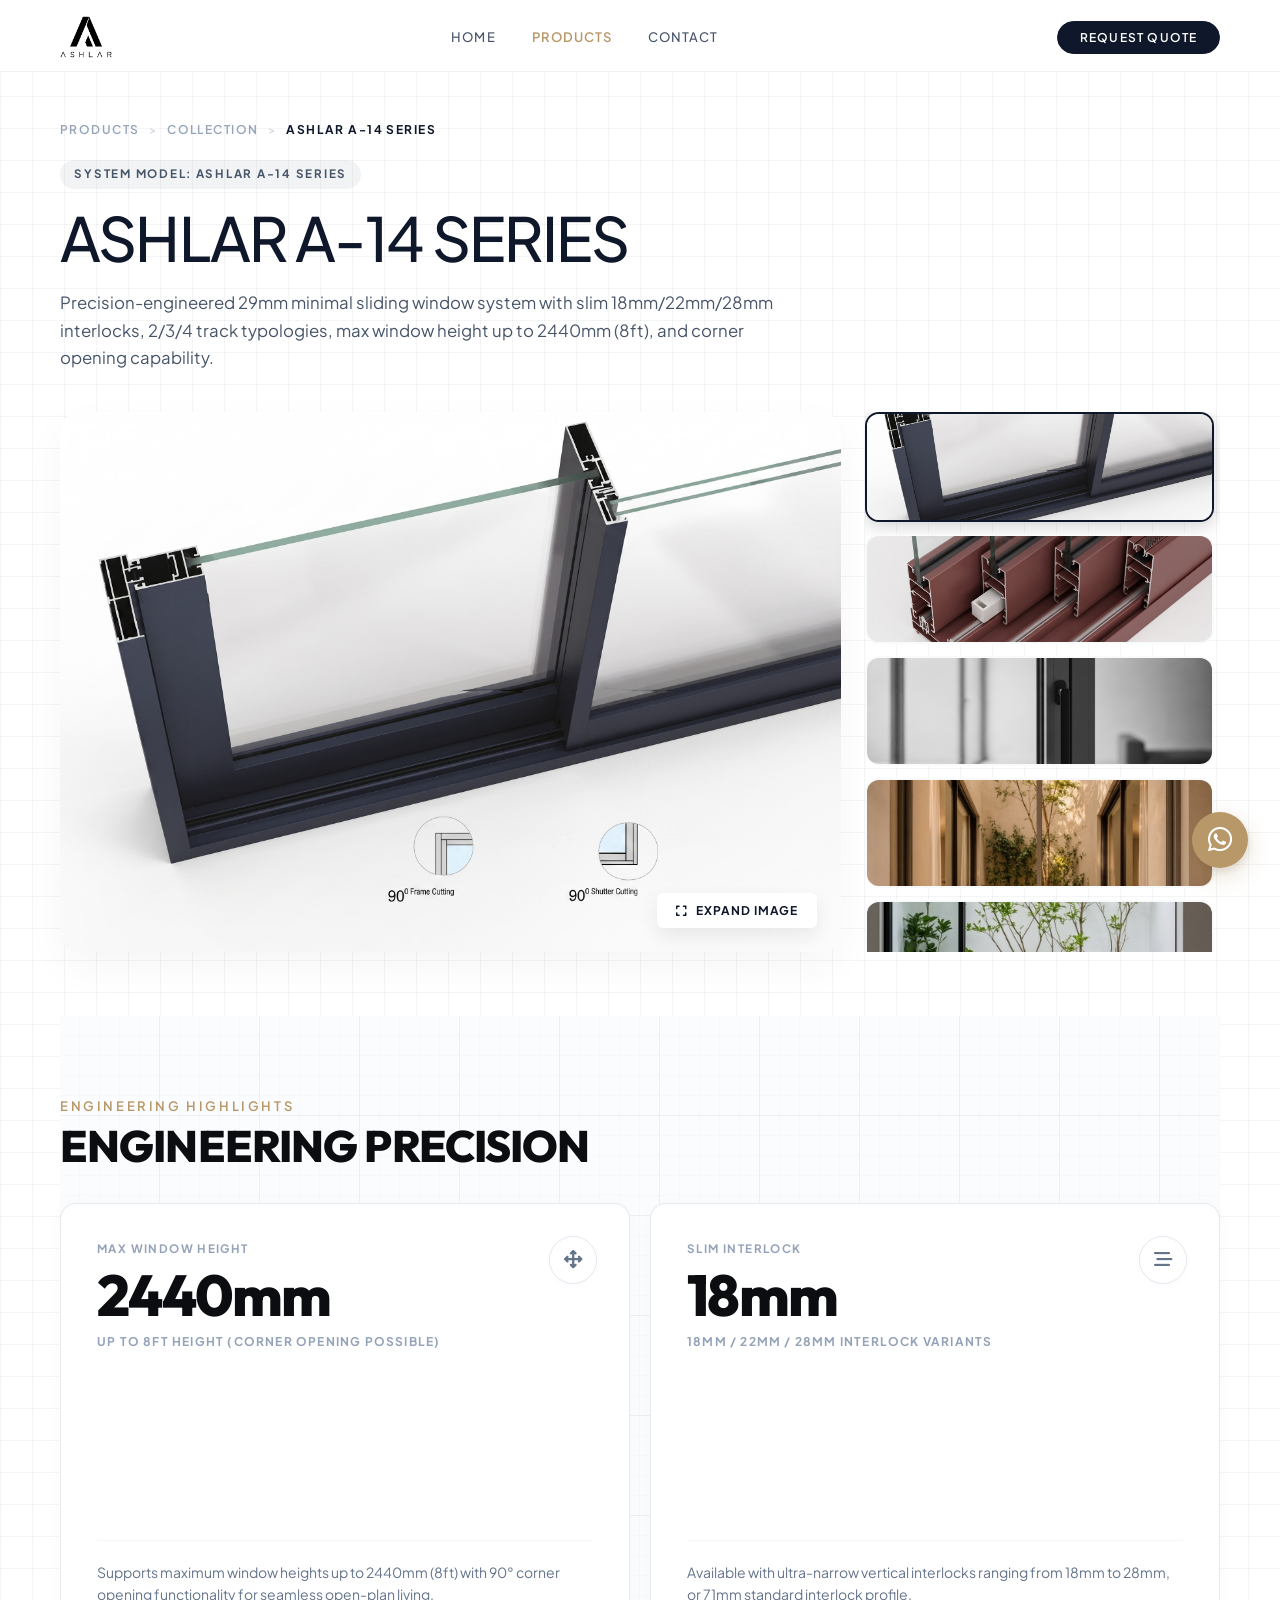
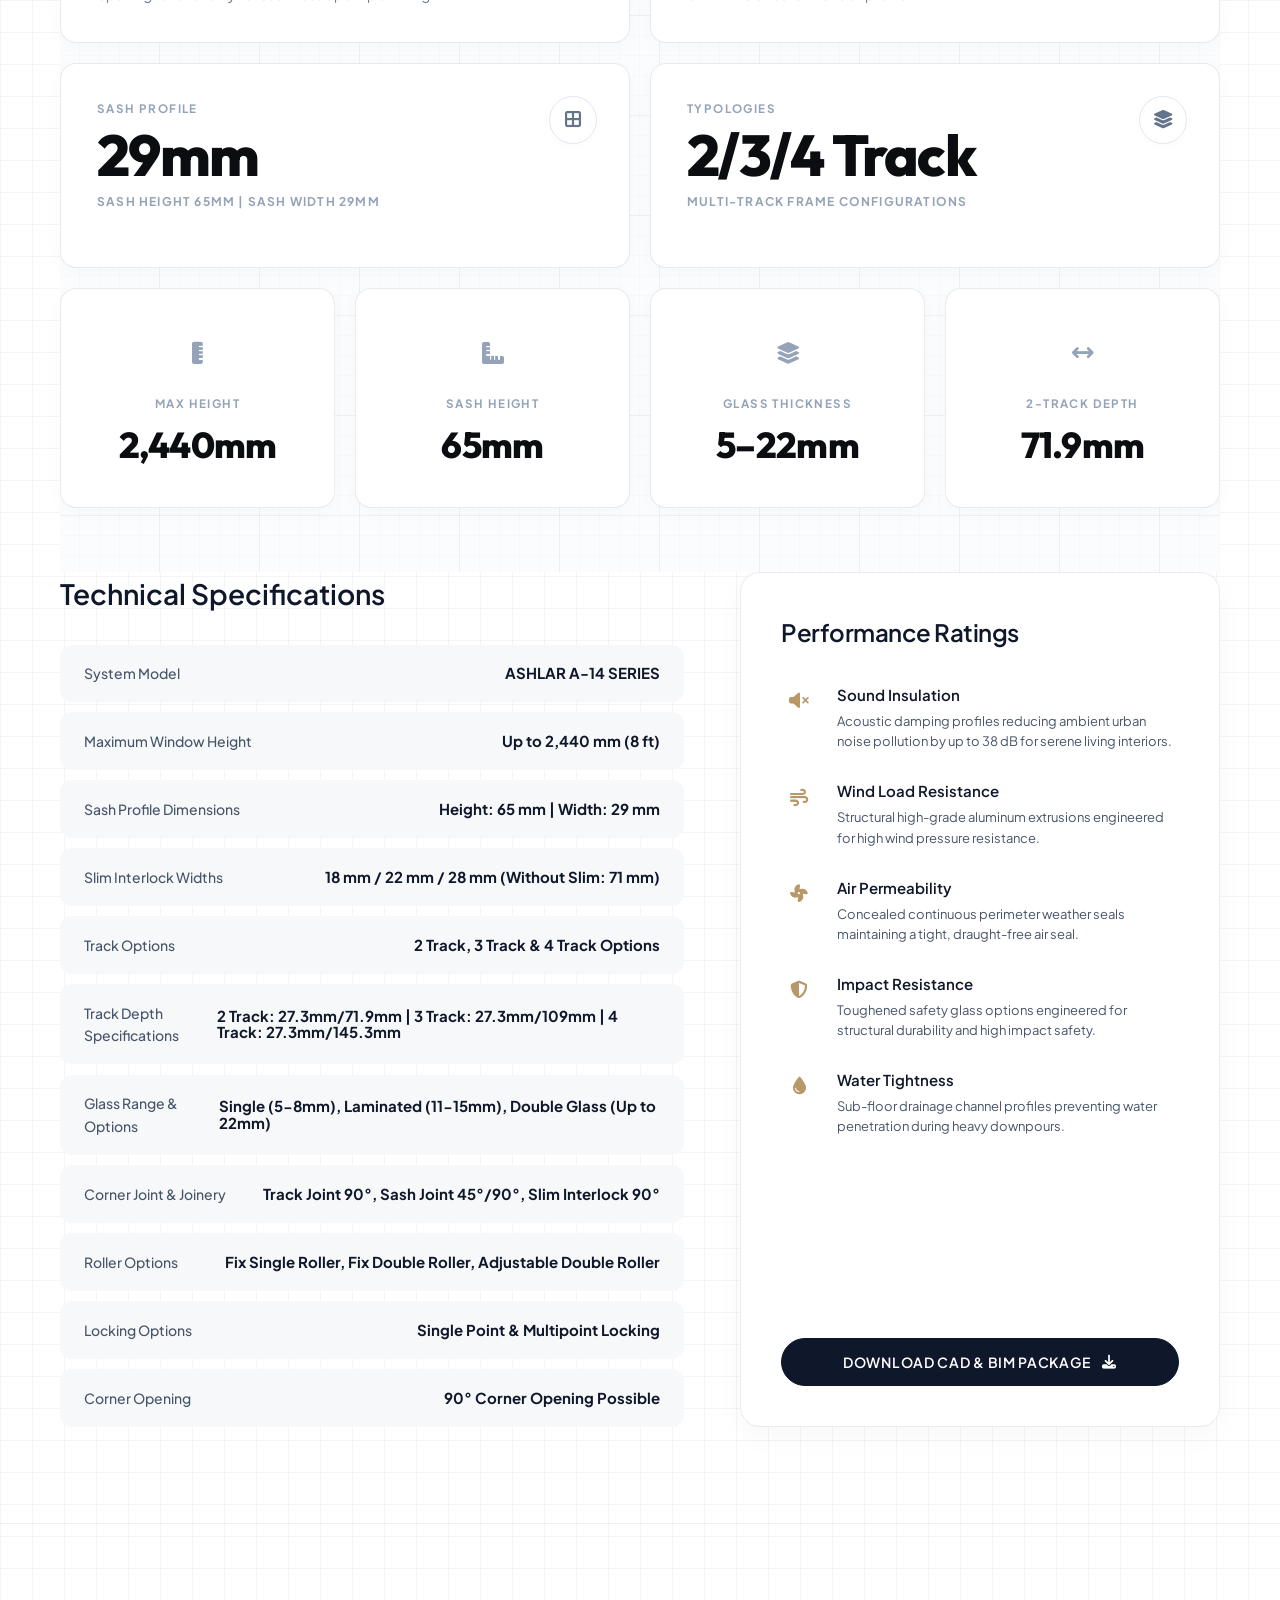
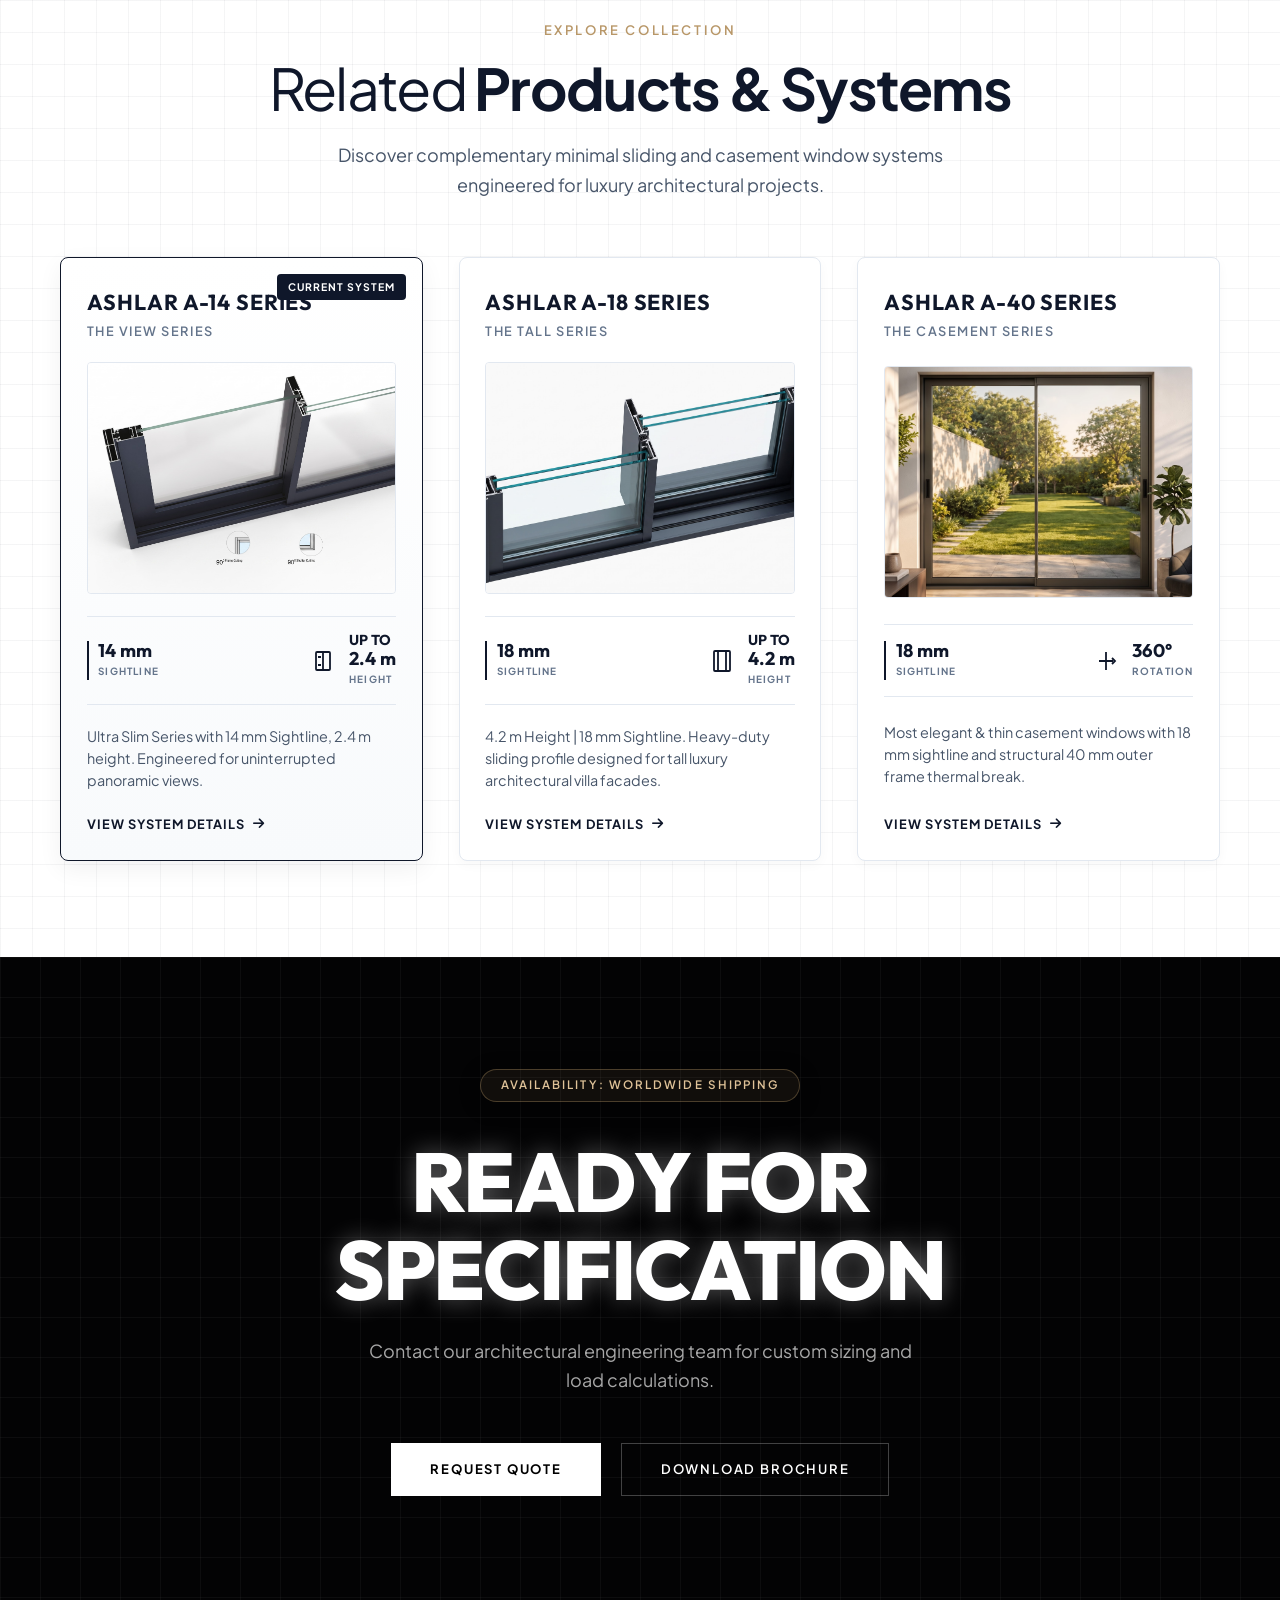
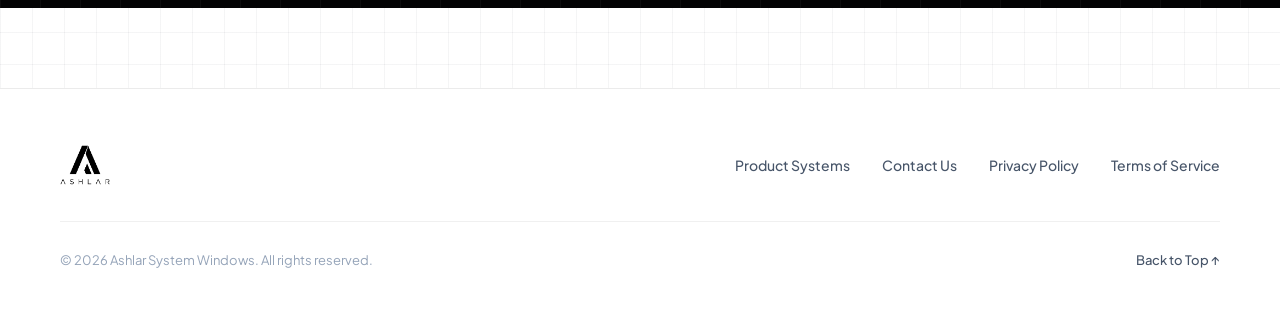
==== ashlar-a14-series.html @ 7fc57462 "More fixes" ====
<!DOCTYPE html>
<html lang="en">
<head>
  <meta charset="UTF-8">
  <meta name="viewport" content="width=device-width, initial-scale=1.0">
  <title>ASHLAR A-14 SERIES — Minimal Sliding Windows Technical Specifications</title>
  <meta name="description" content="Technical specifications, dimensions, glass options, track depths, and performance ratings for Ashlar A-14 Series minimal sliding windows.">
  <meta name="keywords" content="Ashlar A-14 Series, A14 series glass, 29mm sliding window, 18mm interlock, 2440mm max height, 2 track 3 track 4 track">
  <meta name="robots" content="index, follow, max-snippet:-1, max-image-preview:large, max-video-preview:-1">
  <link rel="canonical" href="https://ashlar.com/ashlar-a14-series.html">
  
  <!-- Open Graph / Facebook -->
  <meta property="og:type" content="product">
  <meta property="og:site_name" content="Ashlar System Windows">
  <meta property="og:url" content="https://ashlar.com/ashlar-a14-series.html">
  <meta property="og:title" content="ASHLAR A-14 SERIES — Minimal Sliding Windows Specifications">
  <meta property="og:description" content="Minimalist sliding window system engineered with slim 18mm interlocks, 2/3/4 tracks, up to 2440mm height, and single/double glazing up to 22mm.">
  <meta property="og:image" content="https://ashlar.com/aseets/a-14-frame.jpeg">

  <!-- Twitter -->
  <meta property="twitter:card" content="summary_large_image">
  <meta property="twitter:url" content="https://ashlar.com/ashlar-a14-series.html">
  <meta property="twitter:title" content="ASHLAR A-14 SERIES — Minimal Sliding Windows Specifications">
  <meta property="twitter:description" content="Minimalist sliding window system engineered with slim 18mm interlocks, 2/3/4 tracks, up to 2440mm height, and single/double glazing up to 22mm.">
  <meta property="twitter:image" content="https://ashlar.com/aseets/a-14-frame.jpeg">
  
  <!-- Structured Data (JSON-LD) -->
  <script type="application/ld+json">
  {
    "@context": "https://schema.org",
    "@graph": [
      {
        "@type": "BreadcrumbList",
        "itemListElement": [
          {
            "@type": "ListItem",
            "position": 1,
            "name": "Home",
            "item": "https://ashlar.com/index.html"
          },
          {
            "@type": "ListItem",
            "position": 2,
            "name": "Products",
            "item": "https://ashlar.com/products.html"
          },
          {
            "@type": "ListItem",
            "position": 3,
            "name": "ASHLAR A-14 SERIES",
            "item": "https://ashlar.com/ashlar-a14-series.html"
          }
        ]
      },
      {
        "@type": "Product",
        "name": "ASHLAR A-14 SERIES",
        "image": [
          "https://ashlar.com/aseets/a-14-frame.jpeg",
          "https://ashlar.com/aseets/a-14-frame-2.jpeg",
          "https://ashlar.com/aseets/glass-frame-7.png",
          "https://ashlar.com/aseets/glass-frame-1.jpg",
          "https://ashlar.com/aseets/glass-frame-14.jpeg",
          "https://ashlar.com/aseets/glass-frame-15.jpeg",
          "https://ashlar.com/aseets/glass-frame-16.jpeg"
        ],
        "description": "Minimalist sliding window system engineered with slim 18mm interlocks, 2/3/4 track typologies, 2440mm height capacity, and single, laminated & double glazing options.",
        "sku": "ASW-A14-SERIES",
        "brand": {
          "@type": "Brand",
          "name": "Ashlar System Windows"
        }
      }
    ]
  }
  </script>

  <!-- Google Fonts & FontAwesome -->
  <link rel="preconnect" href="https://fonts.googleapis.com">
  <link rel="preconnect" href="https://fonts.gstatic.com" crossorigin>
  <link href="https://fonts.googleapis.com/css2?family=Cinzel:wght@400;500;600&family=Plus+Jakarta+Sans:ital,wght@0,300;0,400;0,500;0,600;0,700;1,400&family=Syne:wght@400;500;600;700;800&display=swap" rel="stylesheet">
  <link rel="stylesheet" href="https://cdnjs.cloudflare.com/ajax/libs/font-awesome/6.4.0/css/all.min.css">
  
  <!-- Lenis & GSAP Libraries -->
  <script src="https://cdn.jsdelivr.net/npm/@studio-freight/lenis@1.0.39/dist/lenis.min.js"></script>
  <script src="https://cdnjs.cloudflare.com/ajax/libs/gsap/3.12.2/gsap.min.js"></script>
  <script src="https://cdnjs.cloudflare.com/ajax/libs/gsap/3.12.2/ScrollTrigger.min.js"></script>
  
  <!-- Favicon -->
  <link rel="icon" type="image/png" href="aseets/favicon.png">

  <!-- Stylesheets -->
  <link rel="stylesheet" href="css/styles.css">
</head>
<body class="pdp-grid-bg">

  <!-- PRELOADER -->
  <div id="preloader" class="preloader" aria-label="Loading Ashlar System Windows">
    <div class="preloader-backdrop"></div>
    <div class="preloader-content">
      <div class="preloader-logo-card">
        <div class="preloader-logo-wrapper">
          <img src="aseets/preloader.png" alt="Ashlar System Windows Logo" class="preloader-logo">
          <div class="glass-shine-sweep"></div>
        </div>
      </div>
      <div class="preloader-line-track">
        <div class="preloader-line-fill"></div>
      </div>
    </div>
  </div>

  <!-- NAVIGATION HEADER -->
  <header class="header">
    <div class="container container-wide">
      <div class="header-inner">
        <a href="index.html" class="logo" aria-label="Ashlar System Windows Logo">
          <img src="aseets/logo.png" alt="Ashlar System Windows Logo" class="logo-img">
        </a>

        <nav class="nav-menu">
          <a href="index.html" class="nav-link">Home</a>
          <a href="products.html" class="nav-link active">Products</a>
          <a href="contact.html" class="nav-link">Contact</a>
        </nav>

        <div class="header-actions">
          <button class="btn-header-clean" onclick="openQuoteModal()">Request Quote</button>
          <button class="mobile-toggle" aria-label="Toggle navigation menu">
            <span></span>
            <span></span>
            <span></span>
          </button>
        </div>
      </div>
    </div>
  </header>

  <!-- MOBILE NAVIGATION DRAWER -->
  <div class="mobile-drawer" id="mobile-drawer">
    <div class="mobile-drawer-header">
      <a href="index.html" class="logo" aria-label="Ashlar System Windows Logo">
        <img src="aseets/logo.png" alt="Ashlar System Windows Logo" class="logo-img">
      </a>
      <button class="mobile-drawer-close" aria-label="Close navigation menu">
        <i class="fa-solid fa-xmark"></i>
      </button>
    </div>

    <div class="mobile-nav-links">
      <a href="index.html" class="mobile-nav-item">
        <span class="num">01</span>
        <span class="label">Home</span>
      </a>
      <a href="products.html" class="mobile-nav-item active">
        <span class="num">02</span>
        <span class="label">Products & Systems</span>
      </a>
      <a href="contact.html" class="mobile-nav-item">
        <span class="num">03</span>
        <span class="label">Contact Us</span>
      </a>
    </div>

    <div class="mobile-drawer-footer">
      <button class="btn btn-bw-minimal" style="width: 100%; margin-bottom: 1.5rem;" onclick="openQuoteModal()">
        Request Specification <i class="fa-solid fa-arrow-right"></i>
      </button>

      <div class="mobile-drawer-contact">
        <div><i class="fa-solid fa-phone"></i> +91 98956 52725</div>
        <div><i class="fa-solid fa-envelope"></i> info@ashlar.com</div>
      </div>
    </div>
  </div>

  <!-- MAIN PRODUCT SECTION -->
  <main style="padding-top: 120px;">
    <div class="container">
      
      <!-- BREADCRUMB TRAIL -->
      <div class="breadcrumb-trail reveal-up">
        <a href="products.html">PRODUCTS</a>
        <span class="sep">></span>
        <a href="products.html">COLLECTION</a>
        <span class="sep">></span>
        <span class="active">ASHLAR A-14 SERIES</span>
      </div>

      <!-- TITLE & SUBTITLE -->
      <div style="margin-bottom: 2.5rem;" class="reveal-up">
        <div style="display: inline-flex; align-items: center; gap: 0.5rem; background: rgba(15,23,42,0.05); padding: 0.35rem 0.9rem; border-radius: var(--radius-pill); font-size: 0.725rem; font-weight: 700; letter-spacing: 0.15em; text-text-transform: uppercase; color: var(--text-secondary); margin-bottom: 0.85rem; max-width: 100%; flex-wrap: wrap;">
          SYSTEM MODEL: ASHLAR A-14 SERIES
        </div>
        <h1 class="section-title" style="font-size: clamp(1.85rem, 5vw, 3.8rem); font-weight: 500; margin-bottom: 1rem; color: var(--text-primary); line-height: 1.15;">ASHLAR A-14 SERIES</h1>
        <p class="section-desc" style="max-width: 720px; font-size: clamp(0.95rem, 1.8vw, 1.05rem); color: var(--text-secondary); line-height: 1.65;">
          Precision-engineered 29mm minimal sliding window system with slim 18mm/22mm/28mm interlocks, 2/3/4 track typologies, max window height up to 2440mm (8ft), and corner opening capability.
        </p>
      </div>

      <!-- ASYMMETRIC GALLERY GRID -->
      <div class="gallery-asymmetric reveal-up">
        <!-- Main Feature Image -->
        <div class="gallery-main-container">
          <img src="aseets/a-14-frame.jpeg" alt="Ashlar A-14 Series Slim Sliding Frame" id="main-gallery-img" fetchpriority="high">
          <button class="gallery-expand-floating trigger-lightbox" data-img="aseets/a-14-frame.jpeg">
            <i class="fa-solid fa-expand"></i> Expand Image
          </button>
        </div>

        <!-- Vertical Thumbnail Column -->
        <div class="gallery-thumb-col" data-lenis-prevent="true">
          <div class="gallery-thumb-card active" data-fullsrc="aseets/a-14-frame.jpeg" title="Ashlar A-14 Series Profile View">
            <img src="aseets/a-14-frame.jpeg" alt="Ashlar A-14 Series Profile View">
          </div>
          <div class="gallery-thumb-card" data-fullsrc="aseets/a-14-frame-2.jpeg" title="Ashlar A-14 Series Architectural View">
            <img src="aseets/a-14-frame-2.jpeg" alt="Ashlar A-14 Series Architectural View">
          </div>
          <div class="gallery-thumb-card" data-fullsrc="aseets/glass-frame-7.png" title="Ashlar A-14 Series Installed Villa View">
            <img src="aseets/glass-frame-7.png" alt="Ashlar A-14 Series Installed Villa View">
          </div>
          <div class="gallery-thumb-card" data-fullsrc="aseets/glass-frame-1.jpg" title="A-14 Slim Interlock Detail">
            <img src="aseets/glass-frame-1.jpg" alt="A-14 Slim Interlock Detail">
          </div>
          <div class="gallery-thumb-card" data-fullsrc="aseets/glass-frame-3.jpg" title="A-14 Multi-Track Sub-Floor Frame">
            <img src="aseets/glass-frame-3.jpg" alt="A-14 Multi-Track Sub-Floor Frame">
          </div>
          <div class="gallery-thumb-card" data-fullsrc="aseets/glass-frame-5.jpg" title="A-14 Glass Corner Joint">
            <img src="aseets/glass-frame-5.jpg" alt="A-14 Glass Corner Joint">
          </div>
          <div class="gallery-thumb-card" data-fullsrc="aseets/glass-frame-9.jpg" title="A-14 Interlock Edge View">
            <img src="aseets/glass-frame-9.jpg" alt="A-14 Interlock Edge View">
          </div>
          <div class="gallery-thumb-card" data-fullsrc="aseets/glass-frame-10.jpg" title="A-14 Flush Track Detail">
            <img src="aseets/glass-frame-10.jpg" alt="A-14 Flush Track Detail">
          </div>
          <div class="gallery-thumb-card" data-fullsrc="aseets/glass-frame-14.jpeg" title="A-14 Gasket & Corner Seal Detail">
            <img src="aseets/glass-frame-14.jpeg" alt="A-14 Gasket & Corner Seal Detail">
          </div>
          <div class="gallery-thumb-card" data-fullsrc="aseets/glass-frame-15.jpeg" title="A-14 Glazing Pocket Profile">
            <img src="aseets/glass-frame-15.jpeg" alt="A-14 Glazing Pocket Profile">
          </div>
          <div class="gallery-thumb-card" data-fullsrc="aseets/glass-frame-16.jpeg" title="A-14 Thermal Break & Interlock Core">
            <img src="aseets/glass-frame-16.jpeg" alt="A-14 Thermal Break & Interlock Core">
          </div>
        </div>
      </div>

      <!-- SYSTEMS & ENGINEERING BENTO SECTION -->
      <section class="eng-bento-section" id="featured">
        <div class="">
          <!-- Section Header -->
          <div class="eng-bento-header reveal-up">
            <div class="eng-bento-title-wrap">
              <span class="section-tag" style="margin-bottom: 0.35rem;">ENGINEERING HIGHLIGHTS</span>
              <h2 class="eng-bento-section-title">ENGINEERING PRECISION</h2>
            </div>
          </div>

          <!-- Upper Bento Grid -->
          <div class="eng-bento-grid reveal-up">
            <!-- Card 1: Structural Integrity -->
            <div class="eng-card eng-card-tall">
              <div class="eng-circle-badge">
                <i class="fa-solid fa-arrows-up-down-left-right"></i>
              </div>
              <div>
                <span class="eng-card-tag">MAX WINDOW HEIGHT</span>
                <div class="eng-hero-val">2440mm</div>
                <div class="eng-hero-val-sub">UP TO 8FT HEIGHT (CORNER OPENING POSSIBLE)</div>
              </div>
              <div class="eng-card-desc-wrap">
                <p class="eng-card-desc">
                  Supports maximum window heights up to 2440mm (8ft) with 90° corner opening functionality for seamless open-plan living.
                </p>
              </div>
            </div>

            <!-- Card 2: Sash Performance -->
            <div class="eng-card eng-card-tall">
              <div class="eng-circle-badge">
                <i class="fa-solid fa-bars-staggered"></i>
              </div>
              <div>
                <span class="eng-card-tag">SLIM INTERLOCK</span>
                <div class="eng-hero-val">18mm</div>
                <div class="eng-hero-val-sub">18MM / 22MM / 28MM INTERLOCK VARIANTS</div>
              </div>
              <div class="eng-card-desc-wrap">
                <p class="eng-card-desc">
                  Available with ultra-narrow vertical interlocks ranging from 18mm to 28mm, or 71mm standard interlock profile.
                </p>
              </div>
            </div>

            <!-- Card 3: Profile Precision -->
            <div class="eng-card eng-card-wide">
              <div class="eng-circle-badge">
                <i class="fa-solid fa-border-all"></i>
              </div>
              <div>
                <span class="eng-card-tag">SASH PROFILE</span>
                <div class="eng-hero-val">29mm</div>
                <div class="eng-hero-val-sub">SASH HEIGHT 65MM | SASH WIDTH 29MM</div>
              </div>
            </div>

            <!-- Card 4: Track Options -->
            <div class="eng-card eng-card-wide">
              <div class="eng-circle-badge">
                <i class="fa-solid fa-layer-group"></i>
              </div>
              <div>
                <span class="eng-card-tag">TYPOLOGIES</span>
                <div class="eng-hero-val">2/3/4 Track</div>
                <div class="eng-hero-val-sub">MULTI-TRACK FRAME CONFIGURATIONS</div>
              </div>
            </div>

            <!-- Card 5: Max Height -->
            <div class="eng-card eng-card-square">
              <div class="eng-square-icon-wrap">
                <i class="fa-solid fa-ruler-vertical"></i>
              </div>
              <span class="eng-card-tag">MAX HEIGHT</span>
              <div class="eng-square-val">2,440mm</div>
            </div>

            <!-- Card 6: Sash Height -->
            <div class="eng-card eng-card-square">
              <div class="eng-square-icon-wrap">
                <i class="fa-solid fa-ruler-combined"></i>
              </div>
              <span class="eng-card-tag">SASH HEIGHT</span>
              <div class="eng-square-val">65mm</div>
            </div>

            <!-- Card 7: Glass Range -->
            <div class="eng-card eng-card-square">
              <div class="eng-square-icon-wrap">
                <i class="fa-solid fa-layer-group"></i>
              </div>
              <span class="eng-card-tag">GLASS THICKNESS</span>
              <div class="eng-square-val">5–22mm</div>
            </div>

            <!-- Card 8: Track Depth -->
            <div class="eng-card eng-card-square">
              <div class="eng-square-icon-wrap">
                <i class="fa-solid fa-arrows-left-right"></i>
              </div>
              <span class="eng-card-tag">2-TRACK DEPTH</span>
              <div class="eng-square-val">71.9mm</div>
            </div>
          </div>

        </div>
      </section>

    </div>
  </main>

  <!-- TECHNICAL SPECIFICATIONS & CERTIFIED PERFORMANCE SECTION -->
  <section class="section-padding" style="padding-top: 0;">
    <div class="container">
      <div class="specs-advantages-grid reveal-up">
        <!-- Left: Technical Specifications Table -->
        <div>
          <h2 style="font-size: 1.75rem; font-weight: 600; margin-bottom: 1.75rem; color: var(--text-primary);">Technical Specifications</h2>
          <div class="spec-pill-table">
            <div class="spec-pill-row">
              <span class="spec-name">System Model</span>
              <span class="spec-val">ASHLAR A-14 SERIES</span>
            </div>
            <div class="spec-pill-row">
              <span class="spec-name">Maximum Window Height</span>
              <span class="spec-val">Up to 2,440 mm (8 ft)</span>
            </div>
            <div class="spec-pill-row">
              <span class="spec-name">Sash Profile Dimensions</span>
              <span class="spec-val">Height: 65 mm | Width: 29 mm</span>
            </div>
            <div class="spec-pill-row">
              <span class="spec-name">Slim Interlock Widths</span>
              <span class="spec-val">18 mm / 22 mm / 28 mm (Without Slim: 71 mm)</span>
            </div>
            <div class="spec-pill-row">
              <span class="spec-name">Track Options</span>
              <span class="spec-val">2 Track, 3 Track & 4 Track Options</span>
            </div>
            <div class="spec-pill-row">
              <span class="spec-name">Track Depth Specifications</span>
              <span class="spec-val">2 Track: 27.3mm/71.9mm | 3 Track: 27.3mm/109mm | 4 Track: 27.3mm/145.3mm</span>
            </div>
            <div class="spec-pill-row">
              <span class="spec-name">Glass Range & Options</span>
              <span class="spec-val">Single (5-8mm), Laminated (11-15mm), Double Glass (Up to 22mm)</span>
            </div>
            <div class="spec-pill-row">
              <span class="spec-name">Corner Joint & Joinery</span>
              <span class="spec-val">Track Joint 90°, Sash Joint 45°/90°, Slim Interlock 90°</span>
            </div>
            <div class="spec-pill-row">
              <span class="spec-name">Roller Options</span>
              <span class="spec-val">Fix Single Roller, Fix Double Roller, Adjustable Double Roller</span>
            </div>
            <div class="spec-pill-row">
              <span class="spec-name">Locking Options</span>
              <span class="spec-val">Single Point & Multipoint Locking</span>
            </div>
            <div class="spec-pill-row">
              <span class="spec-name">Corner Opening</span>
              <span class="spec-val">90° Corner Opening Possible</span>
            </div>
          </div>
        </div>

        <!-- Right: Certified Performance Card -->
        <div class="advantages-card" style="background: #ffffff; border: 1px solid rgba(15,23,42,0.08); box-shadow: 0 10px 30px rgba(0,0,0,0.03);">
          <div>
            <h3 class="advantages-card-title" style="color: var(--text-primary);">Performance Ratings</h3>
            <div class="advantage-list">
              <div class="advantage-item">
                <div class="advantage-icon">
                  <i class="fa-solid fa-volume-xmark"></i>
                </div>
                <div class="advantage-text">
                  <strong>Sound Insulation</strong>
                  <p>Acoustic damping profiles reducing ambient urban noise pollution by up to 38 dB for serene living interiors.</p>
                </div>
              </div>

              <div class="advantage-item">
                <div class="advantage-icon">
                  <i class="fa-solid fa-wind"></i>
                </div>
                <div class="advantage-text">
                  <strong>Wind Load Resistance</strong>
                  <p>Structural high-grade aluminum extrusions engineered for high wind pressure resistance.</p>
                </div>
              </div>

              <div class="advantage-item">
                <div class="advantage-icon">
                  <i class="fa-solid fa-fan"></i>
                </div>
                <div class="advantage-text">
                  <strong>Air Permeability</strong>
                  <p>Concealed continuous perimeter weather seals maintaining a tight, draught-free air seal.</p>
                </div>
              </div>

              <div class="advantage-item">
                <div class="advantage-icon">
                  <i class="fa-solid fa-shield-halved"></i>
                </div>
                <div class="advantage-text">
                  <strong>Impact Resistance</strong>
                  <p>Toughened safety glass options engineered for structural durability and high impact safety.</p>
                </div>
              </div>

              <div class="advantage-item">
                <div class="advantage-icon">
                  <i class="fa-solid fa-droplet"></i>
                </div>
                <div class="advantage-text">
                  <strong>Water Tightness</strong>
                  <p>Sub-floor drainage channel profiles preventing water penetration during heavy downpours.</p>
                </div>
              </div>
            </div>
          </div>
          <button class="btn btn-primary" style="width: 100%; margin-top: 1.5rem;" onclick="openQuoteModal('Hello Ashlar, I would like to request CAD DWG sections and specifications for Ashlar A-14 Series.')">
            Download CAD & BIM Package <i class="fa-solid fa-download"></i>
          </button>
        </div>
      </div>
    </div>
  </section>

  <!-- RELATED PRODUCTS SECTION -->
  <section class="section-padding related-products-section" style="border-top: 1px solid rgba(15,23,42,0.06);">
    <div class="container">
      <div style="margin-bottom: 3.5rem; text-align: center;" class="reveal-up">
        <span class="section-tag">EXPLORE COLLECTION</span>
        <h2 class="section-title">Related <strong>Products & Systems</strong></h2>
        <p class="section-desc" style="margin: 0 auto; max-width: 640px;">
          Discover complementary minimal sliding and casement window systems engineered for luxury architectural projects.
        </p>
      </div>

      <div class="related-products-grid reveal-up">

        <!-- PRODUCT CARD 1: ASHLAR A-14 SERIES (CURRENT) -->
        <a href="ashlar-a14-series.html" class="product-card-ref current-product">
          <span class="current-product-badge">Current System</span>
          <div class="card-ref-header">
            <h3 class="card-ref-title">ASHLAR A-14 SERIES</h3>
            <div class="card-ref-subtitle">THE VIEW SERIES</div>
          </div>

          <div class="card-ref-img-wrapper">
            <img src="aseets/a-14-frame.jpeg" alt="Ashlar A-14 Series minimal sliding glass window system" loading="lazy">
          </div>

          <div class="card-ref-specs">
            <div class="card-ref-spec-item sightline-spec">
              <div class="spec-val-box">
                <span class="spec-val">14 mm</span>
                <span class="spec-lbl">SIGHTLINE</span>
              </div>
            </div>

            <div class="card-ref-spec-item">
              <div class="spec-diagram-icon">
                <svg width="24" height="24" viewBox="0 0 24 24" fill="none" stroke="currentColor" stroke-width="1.8">
                  <rect x="5" y="3" width="14" height="18" rx="1"/>
                  <line x1="12" y1="3" x2="12" y2="21"/>
                  <path d="M7 8h3M7 16h3"/>
                </svg>
              </div>
              <div class="spec-val-box">
                <span class="spec-val" style="font-size: 0.9rem;">UP TO</span>
                <span class="spec-val">2.4 m</span>
                <span class="spec-lbl">HEIGHT</span>
              </div>
            </div>
          </div>

          <p class="card-ref-desc">
            Ultra Slim Series with 14 mm Sightline, 2.4 m height. Engineered for uninterrupted panoramic views.
          </p>

          <div class="card-ref-cta">
            View System Details <i class="fa-solid fa-arrow-right"></i>
          </div>
        </a>

        <!-- PRODUCT CARD 2: ASHLAR A-18 SERIES -->
        <a href="ashlar-a18-series.html" class="product-card-ref">
          <div class="card-ref-header">
            <h3 class="card-ref-title">ASHLAR A-18 SERIES</h3>
            <div class="card-ref-subtitle">THE TALL SERIES</div>
          </div>

          <div class="card-ref-img-wrapper">
            <img src="aseets/a-18-frame-1.jpeg" alt="Ashlar A-18 Series high floor to ceiling sliding doors" loading="lazy">
          </div>

          <div class="card-ref-specs">
            <div class="card-ref-spec-item sightline-spec">
              <div class="spec-val-box">
                <span class="spec-val">18 mm</span>
                <span class="spec-lbl">SIGHTLINE</span>
              </div>
            </div>

            <div class="card-ref-spec-item">
              <div class="spec-diagram-icon">
                <svg width="24" height="24" viewBox="0 0 24 24" fill="none" stroke="currentColor" stroke-width="1.8">
                  <rect x="4" y="2" width="16" height="20" rx="1"/>
                  <line x1="8" y1="2" x2="8" y2="22"/>
                  <line x1="16" y1="2" x2="16" y2="22"/>
                </svg>
              </div>
              <div class="spec-val-box">
                <span class="spec-val" style="font-size: 0.9rem;">UP TO</span>
                <span class="spec-val">4.2 m</span>
                <span class="spec-lbl">HEIGHT</span>
              </div>
            </div>
          </div>

          <p class="card-ref-desc">
            4.2 m Height | 18 mm Sightline. Heavy-duty sliding profile designed for tall luxury architectural villa facades.
          </p>

          <div class="card-ref-cta">
            View System Details <i class="fa-solid fa-arrow-right"></i>
          </div>
        </a>

        <!-- PRODUCT CARD 3: ASHLAR A-40 SERIES -->
        <a href="ashlar-a40-series.html" class="product-card-ref">
          <div class="card-ref-header">
            <h3 class="card-ref-title">ASHLAR A-40 SERIES</h3>
            <div class="card-ref-subtitle">THE CASEMENT SERIES</div>
          </div>

          <div class="card-ref-img-wrapper">
            <img src="aseets/glass-frame-17.jpeg" alt="Ashlar A-40 Series elegant casement and window systems" loading="lazy">
          </div>

          <div class="card-ref-specs">
            <div class="card-ref-spec-item sightline-spec">
              <div class="spec-val-box">
                <span class="spec-val">18 mm</span>
                <span class="spec-lbl">SIGHTLINE</span>
              </div>
            </div>

            <div class="card-ref-spec-item">
              <div class="spec-diagram-icon">
                <svg width="24" height="24" viewBox="0 0 24 24" fill="none" stroke="currentColor" stroke-width="1.8">
                  <path d="M12 3v18M5 12h14"/>
                  <path d="M18 9l3 3-3 3"/>
                </svg>
              </div>
              <div class="spec-val-box">
                <span class="spec-val">360°</span>
                <span class="spec-lbl">ROTATION</span>
              </div>
            </div>
          </div>

          <p class="card-ref-desc">
            Most elegant & thin casement windows with 18 mm sightline and structural 40 mm outer frame thermal break.
          </p>

          <div class="card-ref-cta">
            View System Details <i class="fa-solid fa-arrow-right"></i>
          </div>
        </a>

      </div>
    </div>
  </section>

  <!-- READY FOR SPECIFICATION SECTION -->
  <section class="spec-cta-section">
    <div class="spec-cta-container reveal-up">
      <div class="spec-cta-pill">AVAILABILITY: WORLDWIDE SHIPPING</div>
      <h2 class="spec-cta-title">
        READY FOR<br>
        SPECIFICATION
      </h2>
      <p class="spec-cta-desc">
        Contact our architectural engineering team for custom sizing and load calculations.
      </p>
      <div class="spec-cta-actions">
        <button class="btn-spec-primary" onclick="openQuoteModal('Hello Ashlar, I would like to request a specification quote for Ashlar A-14 Series.')">
          REQUEST QUOTE
        </button>
        <button class="btn-spec-outline" onclick="downloadBrochure()">
          DOWNLOAD BROCHURE
        </button>
      </div>
    </div>
  </section>

  <!-- MINIMAL CLEAN FOOTER -->
  <footer class="site-footer-minimal-clean">
    <div class="container">
      <div class="footer-minimal-top">
        <a href="index.html" class="footer-minimal-logo" aria-label="Ashlar System Windows Logo">
          <img src="aseets/logo.png" alt="Ashlar System Windows Logo" class="footer-logo-img">
        </a>
        <div class="footer-minimal-links">
          <a href="products.html">Product Systems</a>
          <a href="contact.html">Contact Us</a>
          <a href="#">Privacy Policy</a>
          <a href="#">Terms of Service</a>
        </div>
      </div>
      <div class="footer-minimal-bottom">
        <div>© 2026 Ashlar System Windows. All rights reserved.</div>
        <button type="button" class="footer-back-to-top-minimal" aria-label="Back to Top">
          <span>Back to Top ↑</span>
        </button>
      </div>
    </div>
  </footer>

  <!-- LIGHTBOX MODAL -->
  <div class="modal" id="lightbox-modal">
    <button class="modal-close" aria-label="Close modal"><i class="fa-solid fa-xmark"></i></button>
    <div class="lightbox-img-container">
      <button class="lightbox-nav-btn lightbox-prev" aria-label="Previous Image"><i class="fa-solid fa-chevron-left"></i></button>
      <img id="lightbox-img" src="" alt="Architectural Glass Full Screen Preview">
      <button class="lightbox-nav-btn lightbox-next" aria-label="Next Image"><i class="fa-solid fa-chevron-right"></i></button>
      <div class="lightbox-caption"></div>
    </div>
  </div>

  <!-- Floating WhatsApp Button -->
  <a href="https://wa.me/919895652725?text=Hello%20Ashlar%2C%20I%20would%20like%20to%20request%20a%20quote%20for%20Ashlar%20A-14%20Series." class="floating-whatsapp" target="_blank" onclick="if(typeof openQuoteModal === 'function') { openQuoteModal('Ashlar A-14 Series Inquiry'); return false; }" aria-label="Chat on WhatsApp">
    <i class="fa-brands fa-whatsapp"></i>
  </a>

  <!-- Scripts -->
  <script src="js/main.js"></script>
</body>
</html>
---- css/styles.css ----
/* ==========================================================================
   ASHLAR ARCHITECTURAL GLASS SYSTEMS - CORE DESIGN SYSTEM & STYLES
   ========================================================================== */

@import url('https://fonts.googleapis.com/css2?family=Cormorant+Garamond:ital,wght@0,400;0,600;1,400;1,600&family=Outfit:wght@300;400;500;600;700;800;900&family=Plus+Jakarta+Sans:ital,wght@0,300;0,400;0,500;0,600;0,700;1,400&display=swap');

:root {
  /* Color Palette - Ultra Light Modern Minimalist */
  --bg-main: #ffffff;
  --bg-surface: #ffffff;
  --bg-subtle: #f8fafc;
  --bg-card: #f8fafc;
  --bg-dark: #0f172a;
  
  --text-primary: #0f172a;
  --text-secondary: #475569;
  --text-muted: #94a3b8;
  --text-inverse: #ffffff;
  
  --accent-bronze: #b89768;
  --accent-bronze-light: #dfc298;
  --accent-hover: #9c7c4f;
  
  --border-light: rgba(15, 23, 42, 0.08);
  --border-medium: rgba(15, 23, 42, 0.15);
  --border-dark: rgba(255, 255, 255, 0.12);
  
  --radius-sm: 8px;
  --radius-md: 16px;
  --radius-lg: 24px;
  --radius-xl: 32px;
  --radius-pill: 9999px;
  
  --glass-bg: rgba(255, 255, 255, 0.85);
  --glass-border: rgba(15, 23, 42, 0.08);
  --glass-shadow: 0 30px 60px rgba(0, 0, 0, 0.06);
  --card-shadow: 0 10px 30px rgba(0, 0, 0, 0.03);
  --hover-shadow: 0 20px 40px rgba(0, 0, 0, 0.08);
  
  /* Typography */
  --font-sans: 'Plus Jakarta Sans', -apple-system, BlinkMacSystemFont, sans-serif;
  --font-display: 'Outfit', 'Plus Jakarta Sans', sans-serif;
  --font-serif: 'Cormorant Garamond', serif;
  
  /* Transitions */
  --ease-out-expo: cubic-bezier(0.16, 1, 0.3, 1);
  --ease-in-out-smooth: cubic-bezier(0.4, 0, 0.2, 1);
  --transition-fast: 0.2s var(--ease-in-out-smooth);
  --transition-normal: 0.4s var(--ease-out-expo);
  --transition-slow: 0.8s var(--ease-out-expo);
  
  /* Spacing */
  --container-width: 1440px;
  --container-padding: 2rem;
  --header-height: 72px;
  --radius-sm: 6px;
  --radius-md: 12px;
  --radius-lg: 24px;
  --radius-pill: 9999px;
}

/* Base & Reset */
*, *::before, *::after {
  box-sizing: border-box;
  margin: 0;
  padding: 0;
}

html {
  font-size: 16px;
  scroll-behavior: auto; /* Lenis handles smooth scrolling */
  -webkit-font-smoothing: antialiased;
  -moz-osx-font-smoothing: grayscale;
}

body {
  font-family: var(--font-sans);
  background-color: var(--bg-main);
  color: var(--text-primary);
  line-height: 1.6;
  overflow-x: hidden;
  selection-background-color: #111;
  selection-color: #fff;
}

::selection {
  background: var(--text-primary);
  color: var(--bg-main);
}

img, video {
  max-width: 100%;
  height: auto;
  display: block;
}

a {
  color: inherit;
  text-decoration: none;
  transition: var(--transition-fast);
}

button, input, textarea, select {
  font-family: inherit;
  font-size: inherit;
  border: none;
  outline: none;
  background: none;
}

button {
  cursor: pointer;
}

ul, ol {
  list-style: none;
}

/* Custom Scrollbar */
::-webkit-scrollbar {
  width: 8px;
}

::-webkit-scrollbar-track {
  background: var(--bg-main);
}

::-webkit-scrollbar-thumb {
  background: #d0d4dc;
  border-radius: 4px;
}

::-webkit-scrollbar-thumb:hover {
  background: #a0a6b5;
}

/* Layout Container */
.container {
  width: 100%;
  max-width: var(--container-width);
  margin: 0 auto;
  padding: 0 var(--container-padding);
}

.container-wide {
  width: 100%;
  max-width: 1700px;
  margin: 0 auto;
  padding: 0 var(--container-padding);
}

@media (max-width: 640px) {
  :root {
    --container-padding: 1.25rem;
  }
}

@media (min-width: 1024px) {
  :root {
    --container-padding: 3rem;
  }
}

@media (min-width: 1280px) {
  :root {
    --container-padding: 3.75rem;
  }
}

@media (min-width: 1536px) {
  :root {
    --container-padding: 4.5rem;
  }
}

/* Header & Navigation */
.header {
  position: fixed;
  top: 0;
  left: 0;
  width: 100%;
  height: var(--header-height);
  z-index: 1000;
  transition: background 0.3s ease, border-color 0.3s ease, box-shadow 0.3s ease;
  border-bottom: 1px solid rgba(0, 0, 0, 0.05);
  background: rgba(255, 255, 255, 0.88);
  backdrop-filter: blur(16px);
  -webkit-backdrop-filter: blur(16px);
}

.header.scrolled {
  background: rgba(255, 255, 255, 0.95);
  border-bottom: 1px solid rgba(0, 0, 0, 0.08);
  box-shadow: 0 4px 20px rgba(0, 0, 0, 0.03);
}

/* Dark Hero Page Header Contrast (e.g. index.html) */
body.has-dark-hero .header:not(.scrolled) {
  background: rgba(8, 9, 11, 0.35);
  border-bottom-color: rgba(255, 255, 255, 0.1);
}

body.has-dark-hero .header:not(.scrolled) .logo-img {
  filter: brightness(0) invert(1);
}

body.has-dark-hero .header:not(.scrolled) .nav-link {
  color: rgba(255, 255, 255, 0.75);
}

body.has-dark-hero .header:not(.scrolled) .nav-link:hover,
body.has-dark-hero .header:not(.scrolled) .nav-link.active {
  color: #ffffff;
}

body.has-dark-hero .header:not(.scrolled) .btn-header-clean {
  background: #ffffff;
  color: #0b0c0e;
  border-color: #ffffff;
}

body.has-dark-hero .header:not(.scrolled) .btn-header-clean:hover {
  background: rgba(255, 255, 255, 0.85);
}

body.has-dark-hero .header:not(.scrolled) .mobile-toggle span {
  background-color: #ffffff;
}

.header-inner {
  display: flex;
  align-items: center;
  justify-content: space-between;
  height: 100%;
  padding-top: 1rem;
}

.logo {
  display: inline-flex;
  align-items: center;
  text-decoration: none;
  transition: opacity 0.25s ease, transform 0.25s ease;
}

.logo:hover {
  opacity: 0.85;
  transform: translateY(-1px);
}

.logo-img {
  height: 42px;
  width: auto;
  max-width: 100%;
  object-fit: contain;
  display: block;
  transition: filter 0.3s ease, opacity 0.3s ease;
}

.nav-menu {
  display: flex;
  align-items: center;
  gap: 2.25rem;
}

.nav-link {
  font-size: 0.8125rem;
  font-weight: 500;
  letter-spacing: 0.08em;
  text-transform: uppercase;
  color: var(--text-secondary);
  position: relative;
  padding: 0.4rem 0;
  transition: color 0.25s ease;
}

.nav-link:hover,
.nav-link.active {
  color: var(--accent-bronze);
  font-weight: 600;
}

.header-actions {
  display: flex;
  align-items: center;
  gap: 1.25rem;
}

.btn-header-clean {
  background: var(--text-primary);
  color: #ffffff;
  border: 1px solid var(--text-primary);
  border-radius: var(--radius-pill);
  padding: 0.5rem 1.35rem;
  font-size: 0.75rem;
  font-weight: 600;
  letter-spacing: 0.1em;
  text-transform: uppercase;
  cursor: pointer;
  transition: all 0.25s ease;
}

.btn-header-clean:hover {
  background: var(--bg-dark);
  border-color: var(--accent-bronze);
  color: var(--accent-bronze-light);
  transform: translateY(-1px);
}

.header-actions {
  display: flex;
  align-items: center;
  gap: 1.5rem;
}

/* Modern Minimalist Buttons */
.btn {
  display: inline-flex;
  align-items: center;
  justify-content: center;
  gap: 0.75rem;
  padding: 0.85rem 1.8rem;
  border-radius: var(--radius-pill);
  font-size: 0.875rem;
  font-weight: 600;
  letter-spacing: 0.05em;
  text-transform: uppercase;
  transition: all var(--transition-normal);
  position: relative;
  overflow: hidden;
  z-index: 1;
}

.btn-primary {
  background-color: var(--text-primary);
  color: var(--bg-surface);
  border: 1px solid var(--text-primary);
}

.btn-primary:hover {
  background-color: var(--accent-hover);
  border-color: var(--accent-hover);
  transform: translateY(-2px);
  box-shadow: 0 10px 25px rgba(0, 0, 0, 0.15);
}

.btn-secondary {
  background-color: transparent;
  color: var(--text-primary);
  border: 1px solid var(--border-medium);
}

.btn-secondary:hover {
  background-color: var(--text-primary);
  color: var(--bg-surface);
  border-color: var(--accent-bronze);
  transform: translateY(-2px);
}

.btn-glass {
  background: var(--glass-bg);
  backdrop-filter: blur(12px);
  -webkit-backdrop-filter: blur(12px);
  border: 1px solid var(--glass-border);
  color: var(--text-primary);
}

.btn-glass:hover {
  background: #ffffff;
  box-shadow: 0 15px 30px rgba(0, 0, 0, 0.08);
  transform: translateY(-2px);
}

.btn-icon-circle {
  width: 44px;
  height: 44px;
  border-radius: 50%;
  display: grid;
  place-items: center;
  border: 1px solid var(--border-medium);
  transition: var(--transition-normal);
}

.btn-icon-circle:hover {
  background: var(--text-primary);
  color: var(--accent-bronze-light);
  border-color: var(--accent-bronze);
}

/* Responsive Header Controls */
@media (max-width: 992px) {
  .nav-menu {
    display: none !important;
  }
  .mobile-toggle {
    display: flex !important;
  }
}

/* Mobile Toggle Icon & Animations */
.mobile-toggle {
  display: none;
  flex-direction: column;
  justify-content: center;
  gap: 6px;
  width: 32px;
  height: 32px;
  background: none;
  border: none;
  cursor: pointer;
  z-index: 1100;
  padding: 4px;
}

.mobile-toggle span {
  width: 100%;
  height: 2px;
  background-color: var(--text-primary);
  border-radius: 2px;
  transition: transform 0.35s var(--ease-out-expo), opacity 0.25s ease, background-color 0.3s ease;
  transform-origin: center;
}

.mobile-toggle.active span:nth-child(1) {
  transform: translateY(8px) rotate(45deg);
  background-color: #ffffff;
}

.mobile-toggle.active span:nth-child(2) {
  opacity: 0;
}

.mobile-toggle.active span:nth-child(3) {
  transform: translateY(-8px) rotate(-45deg);
  background-color: #ffffff;
}

/* Mobile Drawer Overlay - Minimalist Black & White Theme */
.mobile-drawer {
  position: fixed;
  inset: 0;
  width: 100vw;
  height: 100vh;
  background: #000000;
  color: #ffffff;
  z-index: 1050;
  padding: 2rem 2rem 2.5rem 2.5rem;
  display: flex;
  flex-direction: column;
  justify-content: space-between;
  opacity: 0;
  visibility: hidden;
  transform: translateY(-10px);
  transition: opacity 0.35s ease, visibility 0.35s ease, transform 0.35s cubic-bezier(0.16, 1, 0.3, 1);
  overflow-y: auto;
}

.mobile-drawer.open {
  opacity: 1;
  visibility: visible;
  transform: translateY(0);
}

.mobile-drawer-header {
  display: flex;
  justify-content: space-between;
  align-items: center;
  padding-bottom: 1.5rem;
  border-bottom: 1px solid rgba(255, 255, 255, 0.12);
}

.mobile-drawer-header .logo {
  text-decoration: none;
}

.mobile-drawer-header .logo-img {
  height: 38px;
  filter: brightness(0) invert(1);
}

.mobile-drawer-close {
  background: rgba(255, 255, 255, 0.05);
  border: 1px solid rgba(255, 255, 255, 0.2);
  color: #ffffff;
  width: 44px;
  height: 44px;
  border-radius: 50%;
  display: flex;
  align-items: center;
  justify-content: center;
  font-size: 1.15rem;
  cursor: pointer;
  transition: all 0.3s cubic-bezier(0.16, 1, 0.3, 1);
}

.mobile-drawer-close:hover,
.mobile-drawer-close:focus-visible {
  background: #ffffff;
  color: #000000;
  border-color: #ffffff;
  transform: rotate(90deg) scale(1.05);
}

.mobile-nav-links {
  display: flex;
  flex-direction: column;
  gap: 0.75rem;
  margin: 2.5rem 0;
}

.mobile-nav-item {
  display: flex;
  align-items: center;
  gap: 1.25rem;
  padding: 1.1rem 1.25rem;
  text-decoration: none;
  border-radius: 8px;
  border-bottom: 1px solid rgba(255, 255, 255, 0.06);
  background: transparent;
  transition: all 0.3s ease;
}

.mobile-nav-item .num {
  font-family: var(--font-body, monospace, sans-serif);
  font-size: 0.8rem;
  font-weight: 600;
  letter-spacing: 0.15em;
  color: #a1a1aa;
  transition: color 0.3s ease;
}

.mobile-nav-item .label {
  font-family: var(--font-display, 'Syne', sans-serif);
  font-size: clamp(1.6rem, 4.5vw, 2.1rem);
  font-weight: 600;
  color: #ffffff;
  letter-spacing: -0.02em;
  transition: transform 0.3s ease, color 0.3s ease;
}

.mobile-nav-item:hover,
.mobile-nav-item:focus-visible {
  background: rgba(255, 255, 255, 0.06);
  transform: translateX(6px);
}

.mobile-nav-item:hover .num,
.mobile-nav-item.active .num {
  color: var(--accent-bronze);
}

.mobile-nav-item:hover .label,
.mobile-nav-item.active .label {
  color: var(--accent-bronze-light);
}

.mobile-drawer-footer {
  border-top: 1px solid rgba(255, 255, 255, 0.12);
  padding-top: 2rem;
}

/* High contrast Black & White minimal button */
.btn-bw-minimal {
  display: inline-flex;
  align-items: center;
  justify-content: center;
  gap: 0.75rem;
  background: #ffffff;
  color: #000000;
  border: 1px solid #ffffff;
  font-weight: 600;
  font-size: 0.9375rem;
  padding: 0.9rem 1.5rem;
  border-radius: 8px;
  cursor: pointer;
  transition: all 0.3s cubic-bezier(0.16, 1, 0.3, 1);
  text-decoration: none;
}

.btn-bw-minimal:hover {
  background: #000000;
  color: #ffffff;
  border-color: #ffffff;
  box-shadow: 0 0 20px rgba(255, 255, 255, 0.15);
  transform: translateY(-2px);
}

.mobile-drawer-contact {
  display: flex;
  gap: 1.5rem;
  font-size: 0.85rem;
  color: #a1a1aa;
  flex-wrap: wrap;
}

.mobile-drawer-contact div {
  display: flex;
  align-items: center;
  gap: 0.5rem;
  transition: color 0.3s ease;
}

.mobile-drawer-contact div i {
  color: var(--accent-bronze);
}

.mobile-drawer-contact div:hover {
  color: #ffffff;
}

/* Badge & Category Pills */
.badge {
  display: inline-flex;
  align-items: center;
  gap: 0.5rem;
  padding: 0.4rem 1rem;
  border-radius: var(--radius-pill);
  background: rgba(184, 151, 104, 0.06);
  border: 1px solid rgba(184, 151, 104, 0.25);
  font-size: 0.75rem;
  font-weight: 600;
  letter-spacing: 0.12em;
  text-transform: uppercase;
  color: var(--text-secondary);
}

.badge-dot {
  width: 6px;
  height: 6px;
  border-radius: 50%;
  background-color: var(--accent-bronze);
}

/* Section Header Typography */
.section-tag {
  font-size: 0.8125rem;
  font-weight: 600;
  letter-spacing: 0.2em;
  text-transform: uppercase;
  color: var(--accent-bronze);
  margin-bottom: 1rem;
  display: block;
}

.section-title {
  font-size: clamp(2.25rem, 4.5vw, 3.75rem);
  font-weight: 400;
  line-height: 1.1;
  letter-spacing: -0.03em;
  color: var(--text-primary);
  margin-bottom: 1.25rem;
}

.section-title strong,
.section-title span.bold {
  font-weight: 700;
}

.section-desc {
  font-size: 1.125rem;
  color: var(--text-secondary);
  max-width: 620px;
  font-weight: 400;
  line-height: 1.7;
}

.text-gradient {
  background: linear-gradient(135deg, #111111 0%, #666666 100%);
  -webkit-background-clip: text;
  -webkit-text-fill-color: transparent;
}

/* Dynamic Grid Systems */
.grid-2 {
  display: grid;
  grid-template-columns: repeat(2, 1fr);
  gap: 3rem;
}

.grid-3 {
  display: grid;
  grid-template-columns: repeat(3, 1fr);
  gap: 2.5rem;
}

.grid-4 {
  display: grid;
  grid-template-columns: repeat(4, 1fr);
  gap: 2rem;
}

.grid-12 {
  display: grid;
  grid-template-columns: repeat(12, 1fr);
  gap: 2rem;
}

/* Section Layout Base */
.section-padding {
  padding: 6rem 0;
}

.section-padding-sm {
  padding: 5rem 0;
}

/* ==========================================================================
   PAGE SPECIFIC: HOME HERO SECTION
   ========================================================================== */
.hero {
  position: relative;
  width: 100%;
  height: 100vh;
  min-height: 750px;
  display: flex;
  align-items: center;
  justify-content: center;
  overflow: hidden;
  background: #08090b;
}

.hero-media {
  position: absolute;
  top: 0;
  left: 0;
  width: 100%;
  height: 100%;
  z-index: 1;
}

.hero-video {
  width: 100%;
  height: 100%;
  object-fit: cover;
  opacity: 0.72;
  filter: brightness(0.92) contrast(1.08) saturate(1.05);
  transform: scale(1.03);
  transition: transform 12s cubic-bezier(0.25, 1, 0.5, 1);
}

.hero:hover .hero-video {
  transform: scale(1.06);
}

.hero-editorial-overlay {
  position: absolute;
  top: 0;
  left: 0;
  width: 100%;
  height: 100%;
  background: 
    linear-gradient(180deg, rgba(8, 9, 11, 0.4) 0%, rgba(8, 9, 11, 0.2) 40%, rgba(8, 9, 11, 0.85) 100%),
    radial-gradient(ellipse at center, rgba(8, 9, 11, 0.1) 0%, rgba(8, 9, 11, 0.6) 100%);
  z-index: 2;
}

.hero-editorial-content {
  max-width: 1100px;
  margin-top: -2rem;
}

.hero-editorial-badge {
  display: inline-flex;
  align-items: center;
  gap: 0.75rem;
  padding: 0.5rem 1.4rem;
  border-radius: var(--radius-pill);
  background: rgba(255, 255, 255, 0.1);
  backdrop-filter: blur(16px);
  -webkit-backdrop-filter: blur(16px);
  border: 1px solid rgba(255, 255, 255, 0.2);
  font-size: 0.725rem;
  font-weight: 600;
  letter-spacing: 0.24em;
  text-transform: uppercase;
  color: rgba(255, 255, 255, 0.92);
  margin-bottom: 2.25rem;
  box-shadow: 0 4px 20px rgba(0, 0, 0, 0.15);
}

.hero-editorial-title {
  font-family: var(--font-display);
  font-size: clamp(3.5rem, 7.8vw, 6.5rem);
  font-weight: 800;
  line-height: 1.02;
  letter-spacing: -0.035em;
  text-transform: uppercase;
  color: #ffffff;
  margin-bottom: 1.75rem;
  text-shadow: 0 10px 40px rgba(0, 0, 0, 0.3);
}

.hero-editorial-subtitle {
  font-size: clamp(1.05rem, 1.8vw, 1.25rem);
  font-weight: 400;
  color: rgba(255, 255, 255, 0.85);
  max-width: 640px;
  line-height: 1.65;
  margin-bottom: 2.75rem;
  letter-spacing: 0.01em;
}

.hero-editorial-actions {
  display: flex;
  align-items: center;
  gap: 1.25rem;
}

.btn-editorial-primary {
  display: inline-flex;
  align-items: center;
  gap: 0.85rem;
  background: #ffffff;
  color: #0b0c0e;
  border-radius: var(--radius-pill);
  padding: 1.05rem 2.25rem;
  font-size: 0.875rem;
  font-weight: 700;
  letter-spacing: 0.08em;
  text-transform: uppercase;
  text-decoration: none;
  box-shadow: 0 10px 30px rgba(255, 255, 255, 0.2);
  transition: all 0.3s var(--ease-out-expo);
}

.btn-editorial-primary:hover {
  background: #f0f2f5;
  transform: translateY(-2px);
  box-shadow: 0 14px 40px rgba(255, 255, 255, 0.3);
  color: #0b0c0e;
}

.btn-editorial-secondary {
  display: inline-flex;
  align-items: center;
  gap: 0.75rem;
  background: rgba(255, 255, 255, 0.12);
  backdrop-filter: blur(16px);
  -webkit-backdrop-filter: blur(16px);
  color: #ffffff;
  border: 1px solid rgba(255, 255, 255, 0.3);
  border-radius: var(--radius-pill);
  padding: 1.05rem 2.25rem;
  font-size: 0.875rem;
  font-weight: 600;
  letter-spacing: 0.08em;
  text-transform: uppercase;
  cursor: pointer;
  transition: all 0.3s var(--ease-out-expo);
}

.btn-editorial-secondary:hover {
  background: rgba(255, 255, 255, 0.25);
  border-color: rgba(255, 255, 255, 0.5);
  transform: translateY(-2px);
}

.hero-content {
  position: relative;
  z-index: 10;
  color: #ffffff;
  text-align: center;
  max-width: 1080px;
  padding: 0 1.5rem;
  margin-top: 1rem;
  display: flex;
  flex-direction: column;
  align-items: center;
}

.hero-badge {
  display: inline-flex;
  align-items: center;
  gap: 0.65rem;
  padding: 0.45rem 1.35rem;
  border-radius: var(--radius-pill);
  background: rgba(255, 255, 255, 0.08);
  backdrop-filter: blur(16px);
  -webkit-backdrop-filter: blur(16px);
  border: 1px solid rgba(255, 255, 255, 0.18);
  font-size: 0.725rem;
  font-weight: 600;
  letter-spacing: 0.22em;
  text-transform: uppercase;
  color: rgba(255, 255, 255, 0.95);
  margin-bottom: 2rem;
  box-shadow: 0 4px 20px rgba(0, 0, 0, 0.15);
  transition: all 0.3s ease;
}

.hero-badge:hover {
  background: rgba(255, 255, 255, 0.14);
  border-color: rgba(255, 255, 255, 0.35);
  transform: translateY(-1px);
}

.badge-dot {
  width: 7px;
  height: 7px;
  border-radius: 50%;
  background-color: #34d399;
  box-shadow: 0 0 10px #34d399;
}

.hero-title {
  font-family: var(--font-display);
  font-size: clamp(3rem, 6.8vw, 5.8rem);
  font-weight: 700;
  line-height: 1.02;
  letter-spacing: -0.035em;
  margin-bottom: 1.75rem;
  text-transform: uppercase;
  background: linear-gradient(180deg, #FFFFFF 0%, rgba(255, 255, 255, 0.9) 100%);
  -webkit-background-clip: text;
  -webkit-text-fill-color: transparent;
  text-shadow: 0 10px 40px rgba(0, 0, 0, 0.35);
}

.hero-title-sub {
  font-family: var(--font-sans);
  font-weight: 300;
  font-style: normal;
  display: block;
  font-size: clamp(2.2rem, 5.2vw, 4.2rem);
  letter-spacing: -0.025em;
  text-transform: none;
  background: linear-gradient(180deg, rgba(255, 255, 255, 0.92) 0%, rgba(255, 255, 255, 0.65) 100%);
  -webkit-background-clip: text;
  -webkit-text-fill-color: transparent;
  margin-top: 0.3rem;
}

.hero-subtitle {
  font-size: clamp(1.05rem, 1.8vw, 1.25rem);
  font-weight: 300;
  color: rgba(255, 255, 255, 0.78);
  max-width: 660px;
  margin: 0 auto 2.5rem;
  line-height: 1.65;
  letter-spacing: -0.01em;
}

.hero-actions {
  display: flex;
  align-items: center;
  justify-content: center;
  gap: 1.25rem;
}

.hero-actions .btn-primary {
  background: #ffffff;
  color: #08090b;
  border-color: #ffffff;
  font-weight: 600;
  letter-spacing: 0.08em;
  box-shadow: 0 10px 30px rgba(255, 255, 255, 0.15);
  transition: all 0.3s var(--ease-out-expo);
}

.hero-actions .btn-primary:hover {
  background: #f0f0f4;
  border-color: #f0f0f4;
  transform: translateY(-3px) scale(1.02);
  box-shadow: 0 15px 35px rgba(255, 255, 255, 0.25);
}

.hero-actions .btn-primary i {
  transition: transform 0.3s ease;
}

.hero-actions .btn-primary:hover i {
  transform: translateX(5px);
}

.hero-actions .btn-secondary {
  color: #ffffff;
  background: rgba(255, 255, 255, 0.06);
  backdrop-filter: blur(12px);
  -webkit-backdrop-filter: blur(12px);
  border: 1px solid rgba(255, 255, 255, 0.22);
  font-weight: 500;
  letter-spacing: 0.08em;
  transition: all 0.3s var(--ease-out-expo);
}

.hero-actions .btn-secondary:hover {
  background: rgba(255, 255, 255, 0.95);
  color: #08090b;
  border-color: #ffffff;
  transform: translateY(-3px) scale(1.02);
  box-shadow: 0 15px 35px rgba(0, 0, 0, 0.2);
}

/* Metrics & Performance Section */
.metrics-section {
  background: var(--bg-surface);
  padding: 4rem 0;
  border-bottom: 1px solid rgba(0, 0, 0, 0.05);
}

.metrics-grid {
  display: grid;
  grid-template-columns: repeat(4, 1fr);
  gap: 1.5rem;
}

@media (max-width: 900px) {
  .metrics-grid {
    grid-template-columns: repeat(2, 1fr);
  }
}

@media (max-width: 500px) {
  .metrics-grid {
    grid-template-columns: 1fr;
  }
}

.metric-card {
  background: var(--bg-subtle);
  padding: 2rem;
  border-radius: 16px;
  display: flex;
  align-items: center;
  gap: 1.5rem;
  transition: transform 0.3s ease, box-shadow 0.3s ease;
  border: 1px solid rgba(0, 0, 0, 0.04);
}

.metric-card:hover {
  transform: translateY(-4px);
  box-shadow: 0 12px 24px rgba(0, 0, 0, 0.06);
}

.metric-icon {
  width: 54px;
  height: 54px;
  background: var(--text-primary);
  color: #fff;
  border-radius: 50%;
  display: flex;
  align-items: center;
  justify-content: center;
  font-size: 1.25rem;
  flex-shrink: 0;
}

.stat-number {
  font-family: var(--font-display);
  font-size: clamp(1.75rem, 2.5vw, 2.25rem);
  font-weight: 700;
  color: var(--text-primary);
  letter-spacing: -0.02em;
  line-height: 1.1;
}

.stat-label {
  font-size: 0.75rem;
  font-weight: 600;
  letter-spacing: 0.1em;
  text-transform: uppercase;
  color: var(--text-secondary);
  margin-top: 0.2rem;
}

/* Scroll Indicator */
.scroll-indicator {
  position: absolute;
  bottom: 6.2rem;
  left: 50%;
  transform: translateX(-50%);
  z-index: 10;
  display: flex;
  flex-direction: column;
  align-items: center;
  gap: 0.6rem;
  color: rgba(255, 255, 255, 0.6);
  font-size: 0.7rem;
  letter-spacing: 0.22em;
  text-transform: uppercase;
  font-weight: 500;
  pointer-events: none;
}

.scroll-line {
  width: 1px;
  height: 36px;
  background: rgba(255, 255, 255, 0.2);
  position: relative;
  overflow: hidden;
}

.scroll-line::after {
  content: '';
  position: absolute;
  top: 0;
  left: 0;
  width: 100%;
  height: 50%;
  background: #ffffff;
  animation: scrollAnim 2s infinite ease-in-out;
}

@keyframes scrollAnim {
  0% { transform: translateY(-100%); }
  100% { transform: translateY(200%); }
}

@keyframes scrollAnim {
  0% { transform: translateY(-100%); }
  100% { transform: translateY(200%); }
}

/* ==========================================================================
   FEATURED PRODUCT SHOWCASE
   ========================================================================== */
.showcase-card {
  background: var(--bg-surface);
  border-radius: var(--radius-lg);
  border: 1px solid var(--border-light);
  overflow: hidden;
  box-shadow: var(--glass-shadow);
  transition: transform 0.5s var(--ease-out-expo), box-shadow 0.5s var(--ease-out-expo);
}

.showcase-grid {
  display: grid;
  grid-template-columns: 1.2fr 1fr;
  align-items: center;
}

.showcase-media {
  position: relative;
  overflow: hidden;
  height: 100%;
  min-height: 520px;
}

.showcase-img {
  width: 100%;
  height: 100%;
  object-fit: cover;
  transition: transform 0.8s var(--ease-out-expo);
}

.showcase-card:hover .showcase-img {
  transform: scale(1.04);
}

.showcase-info {
  padding: 4rem 3.5rem;
}

@media (max-width: 992px) {
  .showcase-grid {
    grid-template-columns: 1fr;
  }
  .showcase-media {
    min-height: 320px;
  }
  .showcase-info {
    padding: 2.5rem 1.5rem;
  }
}

.showcase-pills {
  display: flex;
  flex-wrap: wrap;
  gap: 0.5rem;
  margin: 1.5rem 0 2rem;
}

.pill {
  padding: 0.35rem 0.85rem;
  border-radius: var(--radius-pill);
  background: var(--bg-subtle);
  font-size: 0.8125rem;
  font-weight: 500;
  color: var(--text-secondary);
}

.spec-highlights {
  display: grid;
  grid-template-columns: repeat(2, 1fr);
  gap: 1.5rem;
  margin-bottom: 2.5rem;
  padding: 1.5rem;
  background: var(--bg-subtle);
  border-radius: var(--radius-md);
}

.spec-box .val {
  font-size: 1.5rem;
  font-weight: 700;
  color: var(--text-primary);
}

.spec-box .lbl {
  font-size: 0.8125rem;
  color: var(--text-muted);
}

/* Hotspot Overlay Markers */
.hotspot {
  position: absolute;
  width: 24px;
  height: 24px;
  border-radius: 50%;
  background: rgba(255, 255, 255, 0.85);
  border: 2px solid #ffffff;
  box-shadow: 0 0 0 6px rgba(0, 0, 0, 0.15);
  cursor: pointer;
  z-index: 5;
  transition: transform 0.3s ease;
}

.hotspot::after {
  content: '';
  position: absolute;
  top: 50%;
  left: 50%;
  transform: translate(-50%, -50%);
  width: 8px;
  height: 8px;
  border-radius: 50%;
  background: var(--text-primary);
}

.hotspot:hover {
  transform: scale(1.2);
}

.hotspot-tooltip {
  position: absolute;
  bottom: 35px;
  left: 50%;
  transform: translateX(-50%) translateY(10px);
  background: var(--text-primary);
  color: #ffffff;
  padding: 0.6rem 1rem;
  border-radius: var(--radius-sm);
  font-size: 0.75rem;
  white-space: nowrap;
  opacity: 0;
  pointer-events: none;
  transition: all 0.3s var(--ease-out-expo);
  box-shadow: 0 10px 20px rgba(0,0,0,0.2);
}

.hotspot:hover .hotspot-tooltip {
  opacity: 1;
  transform: translateX(-50%) translateY(0);
}

/* ==========================================================================
   APPLICATIONS & ARCHITECTURAL TYPOLOGIES
   ========================================================================== */
.app-card {
  position: relative;
  border-radius: var(--radius-md);
  overflow: hidden;
  height: 480px;
  background: #000;
  cursor: pointer;
}

.app-img {
  width: 100%;
  height: 100%;
  object-fit: cover;
  opacity: 0.82;
  transition: transform 0.8s var(--ease-out-expo), opacity 0.8s ease;
}

.app-card:hover .app-img {
  transform: scale(1.06);
  opacity: 0.95;
}

.app-overlay {
  position: absolute;
  inset: 0;
  background: linear-gradient(180deg, rgba(0, 0, 0, 0) 40%, rgba(0, 0, 0, 0.85) 100%);
  display: flex;
  flex-direction: column;
  justify-content: flex-end;
  padding: 2.5rem 2rem;
  color: #ffffff;
  transition: var(--transition-normal);
}

.app-cat {
  font-size: 0.75rem;
  font-weight: 600;
  letter-spacing: 0.15em;
  text-transform: uppercase;
  color: rgba(255, 255, 255, 0.7);
  margin-bottom: 0.5rem;
}

.app-title {
  font-size: 1.75rem;
  font-weight: 600;
  line-height: 1.2;
}

.app-arrow {
  margin-top: 1rem;
  display: inline-flex;
  align-items: center;
  gap: 0.5rem;
  font-size: 0.875rem;
  font-weight: 600;
  color: #ffffff;
  opacity: 0;
  transform: translateY(10px);
  transition: all 0.4s var(--ease-out-expo);
}

.app-card:hover .app-arrow {
  opacity: 1;
  transform: translateY(0);
}

/* ==========================================================================
   CRAFTSMANSHIP & PROCESS TIMELINE
   ========================================================================== */
.craft-grid {
  display: grid;
  grid-template-columns: 1fr 1fr;
  gap: 5rem;
  align-items: center;
}

.feature-list {
  display: flex;
  flex-direction: column;
  gap: 2rem;
  margin-top: 2.5rem;
}

.feature-item {
  display: flex;
  gap: 1.5rem;
}

.feature-num {
  font-size: 1.25rem;
  font-weight: 700;
  font-family: var(--font-sans);
  color: var(--text-primary);
  width: 44px;
  height: 44px;
  border-radius: 50%;
  background: var(--bg-subtle);
  display: grid;
  place-items: center;
  flex-shrink: 0;
}

.feature-item h4 {
  font-size: 1.25rem;
  font-weight: 600;
  margin-bottom: 0.4rem;
}

.feature-item p {
  color: var(--text-secondary);
  font-size: 0.95rem;
}

/* Process Horizontal / Grid */
.process-grid {
  display: grid;
  grid-template-columns: repeat(4, 1fr);
  gap: 2rem;
  position: relative;
}

.process-card {
  background: var(--bg-surface);
  padding: 2.5rem 2rem;
  border-radius: var(--radius-md);
  border: 1px solid var(--border-light);
  box-shadow: var(--card-shadow);
  position: relative;
  transition: transform 0.4s var(--ease-out-expo), border-color 0.4s ease;
}

.process-card:hover {
  transform: translateY(-8px);
  border-color: var(--border-medium);
  box-shadow: var(--hover-shadow);
}

.process-step-num {
  font-size: 3rem;
  font-weight: 300;
  color: var(--border-medium);
  line-height: 1;
  margin-bottom: 1.5rem;
  font-family: var(--font-sans);
}

.process-card h3 {
  font-size: 1.25rem;
  font-weight: 600;
  margin-bottom: 0.75rem;
}

.process-card p {
  font-size: 0.9375rem;
  color: var(--text-secondary);
  line-height: 1.6;
}

/* ==========================================================================
   FAQ ACCORDION
   ========================================================================== */
.faq-container {
  max-width: 900px;
  margin: 0 auto;
}

.accordion-item {
  border-bottom: 1px solid var(--border-light);
}

.accordion-header {
  width: 100%;
  padding: 1.8rem 0;
  display: flex;
  align-items: center;
  justify-content: space-between;
  text-align: left;
  font-size: 1.25rem;
  font-weight: 600;
  color: var(--text-primary);
  transition: color 0.3s ease;
}

.accordion-header:hover {
  color: var(--accent-bronze);
}

.accordion-icon {
  width: 32px;
  height: 32px;
  border-radius: 50%;
  border: 1px solid var(--border-medium);
  display: grid;
  place-items: center;
  flex-shrink: 0;
  transition: transform 0.4s var(--ease-out-expo), background 0.3s ease, color 0.3s ease;
}

.accordion-item.active {
  /* border-left: 3px solid var(--accent-bronze); */
}

.accordion-item.active .accordion-icon {
  transform: rotate(45deg);
  background: var(--accent-bronze);
  color: #ffffff;
  border-color: var(--accent-bronze);
}

.accordion-body {
  max-height: 0;
  overflow: hidden;
  transition: max-height 0.4s var(--ease-out-expo);
}

.accordion-content {
  padding-bottom: 2rem;
  color: var(--text-secondary);
  font-size: 1.05rem;
  line-height: 1.7;
}

/* ==========================================================================
   CALL TO ACTION BANNER (FULL WIDTH LUXURY DARK / OFF WHITE)
   ========================================================================== */
.cta-banner {
  background: var(--bg-dark);
  color: #ffffff;
  border-radius: var(--radius-lg);
  padding: 6rem 4rem;
  text-align: center;
  position: relative;
  overflow: hidden;
}

.cta-banner::before {
  content: '';
  position: absolute;
  top: -50%;
  left: -50%;
  width: 200%;
  height: 200%;
  background: radial-gradient(circle, rgba(255,255,255,0.06) 0%, transparent 60%);
  pointer-events: none;
}

.cta-title {
  font-size: clamp(2.25rem, 5vw, 4rem);
  font-weight: 300;
  line-height: 1.1;
  margin-bottom: 1.5rem;
}

.cta-title span {
  font-weight: 700;
}

.cta-desc {
  font-size: 1.2rem;
  color: rgba(255, 255, 255, 0.7);
  max-width: 600px;
  margin: 0 auto 3rem;
}

.cta-banner .btn-primary {
  background: #ffffff;
  color: #0b0c0e;
  border-color: #ffffff;
  padding: 1.1rem 2.5rem;
  font-size: 0.95rem;
}

.cta-banner .btn-primary:hover {
  background: #e1e4ea;
}

/* ==========================================================================
   PAGE SPECIFIC: PRODUCT DETAILS
   ========================================================================== */
.product-hero {
  padding-top: calc(var(--header-height) + 4rem);
  padding-bottom: 4rem;
}

.product-gallery-container {
  position: relative;
}

.product-main-view {
  width: 100%;
  height: 580px;
  border-radius: var(--radius-lg);
  overflow: hidden;
  background: #eef0f4;
  position: relative;
  box-shadow: var(--glass-shadow);
}

.product-main-img {
  width: 100%;
  height: 100%;
  object-fit: cover;
  transition: opacity 0.4s ease, transform 0.6s var(--ease-out-expo);
}

.gallery-expand-btn {
  position: absolute;
  bottom: 1.5rem;
  right: 1.5rem;
  background: rgba(255, 255, 255, 0.85);
  backdrop-filter: blur(12px);
  -webkit-backdrop-filter: blur(12px);
  padding: 0.75rem 1.25rem;
  border-radius: var(--radius-pill);
  font-size: 0.8125rem;
  font-weight: 600;
  display: flex;
  align-items: center;
  gap: 0.5rem;
  box-shadow: 0 10px 20px rgba(0,0,0,0.1);
}

.product-thumbnails {
  display: flex;
  gap: 1rem;
  margin-top: 1.25rem;
}

.thumb-item {
  width: 110px;
  height: 80px;
  border-radius: var(--radius-md);
  overflow: hidden;
  cursor: pointer;
  border: 2px solid transparent;
  opacity: 0.6;
  transition: all 0.3s ease;
}

.thumb-item img {
  width: 100%;
  height: 100%;
  object-fit: cover;
}

.thumb-item.active,
.thumb-item:hover {
  opacity: 1;
  border-color: var(--text-primary);
}

/* Finish & Spec Configurator Tool */
.config-panel {
  background: var(--bg-surface);
  padding: 3rem;
  border-radius: var(--radius-lg);
  border: 1px solid var(--border-light);
  box-shadow: var(--card-shadow);
}

.finish-selector {
  margin: 2rem 0;
}

.finish-label {
  font-size: 0.875rem;
  font-weight: 600;
  letter-spacing: 0.1em;
  text-transform: uppercase;
  margin-bottom: 1rem;
  display: block;
}

.finish-options {
  display: flex;
  gap: 1rem;
  flex-wrap: wrap;
}

.swatch {
  width: 44px;
  height: 44px;
  border-radius: 50%;
  border: 2px solid var(--bg-surface);
  outline: 1px solid var(--border-medium);
  cursor: pointer;
  position: relative;
  transition: transform 0.2s ease, outline-color 0.2s ease;
}

.swatch:hover {
  transform: scale(1.1);
}

.swatch.active {
  outline: 2px solid var(--text-primary);
  outline-offset: 2px;
}

.swatch-black { background: #1a1a1a; }
.swatch-silver { background: #d0d4db; }
.swatch-bronze { background: #73593b; }
.swatch-champagne { background: #c5b497; }
.swatch-white { background: #f0f0f0; }

.finish-name {
  font-size: 0.9375rem;
  font-weight: 600;
  color: var(--text-primary);
  margin-top: 0.75rem;
}

/* Technical Specification Table */
.spec-table-container {
  background: var(--bg-surface);
  border-radius: var(--radius-lg);
  border: 1px solid var(--border-light);
  overflow: hidden;
  box-shadow: var(--card-shadow);
}

.spec-table {
  width: 100%;
  border-collapse: collapse;
}

.spec-table th,
.spec-table td {
  padding: 1.25rem 2rem;
  text-align: left;
  border-bottom: 1px solid var(--border-light);
}

.spec-table th {
  background: var(--bg-subtle);
  font-size: 0.8125rem;
  font-weight: 700;
  letter-spacing: 0.1em;
  text-transform: uppercase;
  color: var(--text-secondary);
}

.spec-table td:first-child {
  font-weight: 600;
  color: var(--text-primary);
  width: 35%;
}

.spec-table td:last-child {
  color: var(--text-secondary);
}

.spec-table tr:last-child td {
  border-bottom: none;
}

/* Architectural Schematic View */
.schematic-box {
  background: var(--bg-subtle);
  border-radius: var(--radius-lg);
  padding: 3.5rem;
  text-align: center;
  border: 1px dashed var(--border-medium);
  position: relative;
}

.schematic-diagram {
  max-width: 500px;
  margin: 0 auto 2rem;
}

/* ==========================================================================
   PAGE SPECIFIC: CONTACT US
   ========================================================================== */
.contact-hero {
  padding-top: calc(var(--header-height) + 4rem);
  padding-bottom: 3rem;
}

.contact-wrapper {
  display: grid;
  grid-template-columns: 1.1fr 1fr;
  gap: 5rem;
  align-items: start;
}

.contact-advisory-card {
  background: var(--bg-surface);
  border: 1px solid var(--border-light);
  padding: 3.5rem;
  border-radius: 20px;
  box-shadow: var(--card-shadow);
  height: 100%;
  display: flex;
  flex-direction: column;
  justify-content: space-between;
}

.badge-whatsapp {
  background: rgba(37, 211, 102, 0.1);
  color: #25D366;
  border-color: rgba(37, 211, 102, 0.3);
  margin-bottom: 1.25rem;
}

.contact-card-title {
  font-size: clamp(1.4rem, 3.5vw, 1.85rem);
  font-weight: 700;
  margin-bottom: 0.75rem;
  color: var(--text-primary);
  line-height: 1.25;
}

.contact-card-desc {
  color: var(--text-secondary);
  font-size: clamp(0.875rem, 2vw, 0.95rem);
  line-height: 1.65;
}

.contact-whatsapp-box {
  padding: 1.5rem;
  background: var(--bg-subtle);
  border-radius: 14px;
  margin-bottom: 2.5rem;
  display: flex;
  align-items: center;
  gap: 1.25rem;
}

.whatsapp-icon-circle {
  width: 52px;
  height: 52px;
  border-radius: 50%;
  background: #25D366;
  display: grid;
  place-items: center;
  color: #ffffff;
  font-size: 1.6rem;
  flex-shrink: 0;
  box-shadow: 0 6px 15px rgba(37, 211, 102, 0.3);
}

.whatsapp-box-label {
  font-size: 0.75rem;
  color: var(--text-muted);
  font-weight: 600;
  text-transform: uppercase;
  letter-spacing: 0.1em;
}

.whatsapp-box-number {
  font-size: clamp(1.1rem, 3.5vw, 1.25rem);
  font-weight: 700;
  color: var(--text-primary);
  margin-top: 0.15rem;
  word-break: break-word;
}

.btn-whatsapp-full {
  width: 100%;
  padding: 1.15rem;
  font-size: 0.9375rem;
}

.contact-studio-header {
  margin-bottom: 2rem;
}

.contact-studio-title {
  font-size: clamp(1.35rem, 3.2vw, 1.75rem);
  font-weight: 700;
  line-height: 1.3;
}

.contact-studio-desc {
  color: var(--text-secondary);
  font-size: 0.9375rem;
  margin-top: 0.5rem;
  line-height: 1.6;
}

.showroom-preview-box {
  border-radius: var(--radius-md);
  overflow: hidden;
  margin-bottom: 1.5rem;
  height: 180px;
  box-shadow: var(--card-shadow);
}

.showroom-preview-box img {
  width: 100%;
  height: 100%;
  object-fit: cover;
}

.location-city-name {
  font-size: 1.35rem;
  font-weight: 700;
}

.location-badge {
  font-size: 0.725rem;
  background: rgba(184, 151, 104, 0.08);
  border: 1px solid rgba(184, 151, 104, 0.25);
  color: var(--accent-bronze);
  padding: 0.25rem 0.75rem;
  border-radius: var(--radius-pill);
  font-weight: 600;
  white-space: nowrap;
}

.specifier-box-title {
  font-weight: 700;
  font-size: 1rem;
}

.specifier-box-desc {
  font-size: 0.875rem;
  color: var(--text-secondary);
}

.btn-specifier {
  background: var(--bg-surface);
  white-space: nowrap;
}

.contact-specifier-box {
  margin-top: 2rem;
  padding: 1.75rem;
  background: var(--bg-subtle);
  border-radius: var(--radius-md);
  display: flex;
  align-items: center;
  justify-content: space-between;
  gap: 1.25rem;
}

.contact-gallery-grid {
  display: grid;
  grid-template-columns: repeat(4, 1fr);
  gap: 1.25rem;
}

/* Contact Page Responsiveness */
@media (max-width: 992px) {
  .contact-wrapper {
    grid-template-columns: 1fr;
    gap: 2.5rem;
  }

  .contact-advisory-card {
    padding: 2.5rem 2rem;
  }

  .contact-gallery-grid {
    grid-template-columns: repeat(2, 1fr);
    gap: 1rem;
  }

  .location-card {
    padding: 2rem 1.5rem;
  }

  .map-box {
    height: 350px;
  }
}

@media (max-width: 640px) {
  .contact-hero {
    padding-top: calc(var(--header-height) + 2rem);
    padding-bottom: 1.5rem;
  }

  .contact-advisory-card {
    padding: 1.5rem 1.25rem;
    border-radius: 16px;
  }

  .contact-whatsapp-box {
    padding: 1.15rem;
    margin-bottom: 1.75rem;
    gap: 1rem;
  }

  .contact-studio-header {
    margin-bottom: 1.5rem;
  }

  .showroom-preview-box {
    height: 150px;
    margin-bottom: 1.25rem;
  }

  .location-card {
    padding: 1.5rem 1.25rem;
    margin-bottom: 1.25rem;
  }

  .location-city {
    flex-direction: column;
    align-items: flex-start;
    gap: 0.5rem;
  }

  .location-city-name {
    font-size: 1.2rem;
  }

  .map-box {
    height: 280px;
    border-radius: var(--radius-md);
  }

  .contact-specifier-box {
    flex-direction: column;
    align-items: stretch;
    padding: 1.25rem;
    gap: 1rem;
    margin-top: 1.5rem;
  }

  .contact-specifier-box .btn {
    width: 100%;
    text-align: center;
    justify-content: center;
  }

  .contact-gallery-grid {
    grid-template-columns: repeat(2, 1fr);
    gap: 0.75rem;
  }

  .cta-actions-group {
    flex-direction: column;
    width: 100%;
  }

  .cta-actions-group .btn {
    width: 100%;
  }
}

@media (max-width: 480px) {
  .contact-advisory-card {
    padding: 1.25rem 1rem;
  }

  .contact-whatsapp-box {
    padding: 1rem;
    gap: 0.85rem;
  }

  .whatsapp-icon-circle {
    width: 44px;
    height: 44px;
    font-size: 1.35rem;
  }

  .whatsapp-box-number {
    font-size: 1.05rem;
  }

  .btn-whatsapp-full {
    padding: 1rem;
    font-size: 0.875rem;
  }

  .location-card {
    padding: 1.25rem 1rem;
  }

  .map-box {
    height: 240px;
  }

  .spec-cta-section {
    padding: 4rem 1rem;
  }
}

.form-group {
  margin-bottom: 1.75rem;
  position: relative;
}

.form-label {
  display: block;
  font-size: 0.8125rem;
  font-weight: 600;
  letter-spacing: 0.08em;
  text-transform: uppercase;
  color: var(--text-secondary);
  margin-bottom: 0.5rem;
}

.form-control {
  width: 100%;
  padding: 1.1rem 1.25rem;
  background: var(--bg-surface);
  border: 1px solid var(--border-medium);
  border-radius: var(--radius-md);
  font-size: 1rem;
  color: var(--text-primary);
  transition: border-color 0.3s ease, box-shadow 0.3s ease;
}

.form-control:focus {
  border-color: var(--accent-bronze);
  box-shadow: 0 0 0 4px rgba(184, 151, 104, 0.15);
  outline: none;
}

textarea.form-control {
  resize: vertical;
  min-height: 140px;
}

/* Range Slider Input Styling */
.range-container {
  display: flex;
  align-items: center;
  gap: 1.5rem;
}

.range-slider {
  flex: 1;
  accent-color: var(--text-primary);
}

.range-val {
  font-weight: 700;
  font-size: 1.1rem;
  min-width: 70px;
}

/* Showroom Tabs */
.location-card {
  background: var(--bg-surface);
  padding: 2.5rem;
  border-radius: var(--radius-md);
  border: 1px solid var(--border-light);
  box-shadow: var(--card-shadow);
  margin-bottom: 1.5rem;
}

.location-city {
  font-size: 1.5rem;
  font-weight: 700;
  margin-bottom: 0.75rem;
  display: flex;
  align-items: center;
  justify-content: space-between;
}

.location-address {
  color: var(--text-secondary);
  line-height: 1.6;
  margin-bottom: 1rem;
}

.location-contact {
  font-size: 0.9375rem;
  font-weight: 500;
  display: flex;
  flex-direction: column;
  gap: 0.35rem;
}

/* Map Embed Container */
.map-box {
  width: 100%;
  height: 450px;
  border-radius: var(--radius-lg);
  overflow: hidden;
  border: 1px solid var(--border-light);
  box-shadow: var(--card-shadow);
}

.map-box iframe {
  width: 100%;
  height: 100%;
  border: 0;
  filter: grayscale(100%) invert(90%) contrast(1.2);
}

/* ==========================================================================
   FOOTER
   ========================================================================== */
.footer {
  background: var(--bg-dark);
  color: #ffffff;
  padding: 6rem 0 3rem;
  margin-top: 6rem;
  border-top: 1px solid var(--border-dark);
}

.footer-grid {
  display: grid;
  grid-template-columns: 2fr repeat(3, 1fr);
  gap: 4rem;
  padding-bottom: 4rem;
  border-bottom: 1px solid rgba(255, 255, 255, 0.1);
}

.footer-brand .logo {
  color: #ffffff;
}

.footer-brand .logo-mark {
  border-color: #ffffff;
}

.footer-brand .logo-mark::after {
  border-color: #ffffff;
}

.footer-desc {
  color: rgba(255, 255, 255, 0.6);
  font-size: 0.9375rem;
  margin-top: 1.25rem;
  max-width: 340px;
  line-height: 1.7;
}

.footer-heading {
  font-size: 0.8125rem;
  font-weight: 700;
  letter-spacing: 0.15em;
  text-transform: uppercase;
  color: #ffffff;
  margin-bottom: 1.75rem;
}

.footer-links {
  display: flex;
  flex-direction: column;
  gap: 0.85rem;
}

.footer-links a {
  color: rgba(255, 255, 255, 0.65);
  font-size: 0.9375rem;
}

.footer-links a:hover {
  color: #ffffff;
  padding-left: 4px;
}

.footer-bottom {
  display: flex;
  align-items: center;
  justify-content: space-between;
  padding-top: 2.5rem;
  font-size: 0.8125rem;
  color: rgba(255, 255, 255, 0.45);
}

.footer-socials {
  display: flex;
  gap: 1.25rem;
}

.footer-socials a {
  color: rgba(255, 255, 255, 0.65);
  font-size: 1.1rem;
}

.footer-socials a:hover {
  color: #ffffff;
}

/* ==========================================================================
   MODALS & LIGHTBOXES & TOASTS
   ========================================================================== */
.modal {
  position: fixed;
  inset: 0;
  background: rgba(10, 11, 14, 0.85);
  backdrop-filter: blur(16px);
  -webkit-backdrop-filter: blur(16px);
  z-index: 2000;
  display: flex;
  align-items: center;
  justify-content: center;
  padding: 2rem;
  opacity: 0;
  pointer-events: none;
  transition: opacity 0.4s var(--ease-out-expo);
}

.modal.active {
  opacity: 1;
  pointer-events: all;
}

.modal-card {
  background: var(--bg-surface);
  width: 100%;
  max-width: 650px;
  border-radius: var(--radius-lg);
  padding: 3.5rem;
  position: relative;
  transform: translateY(20px);
  transition: transform 0.4s var(--ease-out-expo);
  box-shadow: 0 30px 80px rgba(0,0,0,0.3);
}

.modal.active .modal-card {
  transform: translateY(0);
}

.modal-close {
  position: absolute;
  top: 1.5rem;
  right: 1.5rem;
  width: 36px;
  height: 36px;
  border-radius: 50%;
  border: 1px solid var(--border-medium);
  display: grid;
  place-items: center;
  font-size: 1.25rem;
  cursor: pointer;
  transition: var(--transition-fast);
}

.modal-close:hover {
  background: var(--text-primary);
  color: var(--bg-surface);
}

.toast {
  position: fixed;
  bottom: 6.5rem;
  right: 2rem;
  background: var(--text-primary);
  color: #ffffff;
  padding: 1rem 1.75rem;
  border-radius: var(--radius-pill);
  box-shadow: 0 15px 30px rgba(0,0,0,0.2);
  z-index: 3000;
  display: flex;
  align-items: center;
  gap: 0.75rem;
  font-size: 0.9375rem;
  font-weight: 500;
  transform: translateY(100px);
  opacity: 0;
  transition: all 0.4s var(--ease-out-expo);
}

.toast.show {
  transform: translateY(0);
  opacity: 1;
}

/* Lightbox Image Modal */
.lightbox-img-container {
  max-width: 90vw;
  max-height: 85vh;
  position: relative;
  display: flex;
  flex-direction: column;
  align-items: center;
  justify-content: center;
}

.lightbox-img-container img {
  max-width: 100%;
  max-height: 80vh;
  border-radius: var(--radius-md);
  box-shadow: 0 30px 90px rgba(0, 0, 0, 0.7);
  object-fit: contain;
  transition: opacity 0.25s ease;
}

.lightbox-caption {
  margin-top: 1rem;
  font-size: 0.8125rem;
  font-weight: 600;
  letter-spacing: 0.08em;
  text-transform: uppercase;
  color: rgba(255, 255, 255, 0.9);
  background: rgba(0, 0, 0, 0.65);
  padding: 0.45rem 1.25rem;
  border-radius: 9999px;
  backdrop-filter: blur(10px);
  -webkit-backdrop-filter: blur(10px);
  border: 1px solid rgba(255, 255, 255, 0.15);
}

.lightbox-nav-btn {
  position: absolute;
  top: 50%;
  transform: translateY(-50%);
  width: 48px;
  height: 48px;
  border-radius: 50%;
  background: rgba(255, 255, 255, 0.15);
  backdrop-filter: blur(12px);
  -webkit-backdrop-filter: blur(12px);
  border: 1px solid rgba(255, 255, 255, 0.3);
  color: #ffffff;
  font-size: 1.125rem;
  display: grid;
  place-items: center;
  cursor: pointer;
  z-index: 10;
  transition: all 0.25s ease;
}

.lightbox-nav-btn:hover {
  background: rgba(255, 255, 255, 0.35);
  transform: translateY(-50%) scale(1.08);
}

.lightbox-prev {
  left: -4rem;
}

.lightbox-next {
  right: -4rem;
}

@media (max-width: 768px) {
  .lightbox-prev { left: 0.5rem; }
  .lightbox-next { right: 0.5rem; }
}

/* ==========================================================================
   ASHLAR DESIGN SYSTEM COMPONENTS (REFERENCE OVERHAUL)
   ========================================================================== */

/* Breadcrumb Trail */
.breadcrumb-trail {
  display: flex;
  align-items: center;
  gap: 0.6rem;
  font-size: 0.75rem;
  font-weight: 600;
  letter-spacing: 0.12em;
  text-transform: uppercase;
  color: var(--text-muted);
  margin-bottom: 1.25rem;
}

.breadcrumb-trail a {
  color: var(--text-muted);
  transition: color 0.2s ease;
}

.breadcrumb-trail a:hover {
  color: var(--text-primary);
}

.breadcrumb-trail .sep {
  opacity: 0.4;
  font-size: 0.7rem;
}

.breadcrumb-trail .active {
  color: var(--text-primary);
  font-weight: 700;
}

/* Asymmetric Product Gallery (70 / 30 Split) */
.gallery-asymmetric {
  display: grid;
  grid-template-columns: 2.2fr 1fr;
  gap: 1.5rem;
  margin-bottom: 4rem;
}

.gallery-main-container {
  position: relative;
  width: 100%;
  height: 540px;
  border-radius: 20px;
  overflow: hidden;
  box-shadow: 0 15px 40px rgba(0, 0, 0, 0.04);
  background: var(--bg-subtle);
  cursor: pointer;
}

.gallery-main-container img {
  width: 100%;
  height: 100%;
  object-fit: cover;
  transition: opacity 0.3s ease, transform 0.6s var(--ease-out-expo);
}

.gallery-main-container:hover img {
  transform: scale(1.02);
}

.gallery-expand-floating {
  position: absolute;
  bottom: 1.5rem;
  right: 1.5rem;
  background: rgba(255, 255, 255, 0.88);
  backdrop-filter: blur(16px);
  -webkit-backdrop-filter: blur(16px);
  border: 1px solid rgba(255, 255, 255, 0.7);
  padding: 0.55rem 1.1rem;
  border-radius: var(--radius-sm);
  font-size: 0.75rem;
  font-weight: 700;
  letter-spacing: 0.08em;
  text-transform: uppercase;
  color: var(--text-primary);
  display: inline-flex;
  align-items: center;
  gap: 0.5rem;
  cursor: pointer;
  box-shadow: 0 8px 20px rgba(0, 0, 0, 0.08);
  transition: all 0.3s ease;
  z-index: 3;
}

.gallery-expand-floating:hover {
  background: #ffffff;
  transform: translateY(-2px);
  box-shadow: 0 12px 25px rgba(0, 0, 0, 0.15);
}

.gallery-thumb-col {
  display: flex;
  flex-direction: column;
  gap: 0.75rem;
  height: 540px;
  max-height: 540px;
  overflow-y: auto;
  overscroll-behavior: contain;
  -webkit-overflow-scrolling: touch;
  padding-right: 6px;
}

.gallery-thumb-col::-webkit-scrollbar {
  width: 5px;
  height: 5px;
}

.gallery-thumb-col::-webkit-scrollbar-track {
  background: rgba(0, 0, 0, 0.04);
  border-radius: 4px;
}

.gallery-thumb-col::-webkit-scrollbar-thumb {
  background: rgba(0, 0, 0, 0.2);
  border-radius: 4px;
}

.gallery-thumb-card {
  height: 110px;
  flex-shrink: 0;
  border-radius: 14px;
  overflow: hidden;
  position: relative;
  cursor: pointer;
  border: 2px solid transparent;
  background: var(--bg-subtle);
  transition: all 0.3s var(--ease-out-expo);
}

.gallery-thumb-card img {
  width: 100%;
  height: 100%;
  object-fit: cover;
  transition: transform 0.5s ease;
}

.gallery-thumb-card:hover {
  border-color: rgba(15, 23, 42, 0.3);
}

.gallery-thumb-card:hover img {
  transform: scale(1.08);
}

.gallery-thumb-card.active {
  border-color: var(--text-primary);
  box-shadow: 0 4px 18px rgba(0, 0, 0, 0.18);
}

/* Macro Details Grid & Cards */
.macro-details-grid {
  display: grid;
  grid-template-columns: repeat(4, 1fr);
  gap: 1.5rem;
}

@media (max-width: 1024px) {
  .macro-details-grid {
    grid-template-columns: repeat(2, 1fr);
  }
}

@media (max-width: 640px) {
  .macro-details-grid {
    grid-template-columns: 1fr;
  }
}

.macro-card {
  background: var(--bg-surface, #ffffff);
  border-radius: 20px;
  overflow: hidden;
  border: 1px solid rgba(0, 0, 0, 0.06);
  box-shadow: 0 8px 24px rgba(0, 0, 0, 0.04);
  transition: all 0.35s var(--ease-out-expo, ease);
  display: flex;
  flex-direction: column;
}

.macro-card:hover {
  transform: translateY(-5px);
  box-shadow: 0 16px 36px rgba(0, 0, 0, 0.1);
  border-color: rgba(0, 0, 0, 0.12);
}

.macro-card-img {
  position: relative;
  height: 220px;
  overflow: hidden;
  background: #f0f2f5;
}

.macro-card-img img {
  width: 100%;
  height: 100%;
  object-fit: cover;
  transition: transform 0.6s cubic-bezier(0.16, 1, 0.3, 1);
}

.macro-card:hover .macro-card-img img {
  transform: scale(1.06);
}

.macro-zoom-icon {
  position: absolute;
  top: 1rem;
  right: 1rem;
  width: 36px;
  height: 36px;
  border-radius: 50%;
  background: rgba(255, 255, 255, 0.85);
  backdrop-filter: blur(8px);
  display: flex;
  align-items: center;
  justify-content: center;
  color: var(--text-primary);
  font-size: 0.875rem;
  opacity: 0.85;
  transition: all 0.3s ease;
}

.macro-card:hover .macro-zoom-icon {
  opacity: 1;
  background: #ffffff;
  transform: scale(1.1);
}

.macro-card-body {
  padding: 1.5rem;
  display: flex;
  flex-direction: column;
  flex: 1;
}

.macro-tag {
  font-size: 0.7rem;
  font-weight: 700;
  letter-spacing: 0.1em;
  text-transform: uppercase;
  color: var(--text-muted);
  margin-bottom: 0.5rem;
}

.macro-card-body h4 {
  font-size: 1.05rem;
  font-weight: 600;
  color: var(--text-primary);
  margin-bottom: 0.5rem;
  line-height: 1.35;
}

.macro-card-body p {
  font-size: 0.875rem;
  color: var(--text-secondary);
  line-height: 1.55;
  margin: 0;
}

/* Technical Specifications Pill Table & Core Advantages Grid */
.specs-advantages-grid {
  display: grid;
  grid-template-columns: 1.3fr 1fr;
  gap: 3.5rem;
  align-items: start;
}

.spec-pill-table {
  display: flex;
  flex-direction: column;
  gap: 0.65rem;
}

.spec-pill-row {
  background: #f7f8fa;
  border-radius: 12px;
  padding: 1.1rem 1.5rem;
  display: flex;
  justify-content: space-between;
  align-items: center;
  transition: background 0.2s ease;
}

.spec-pill-row:hover {
  background: #f0f2f6;
}

.spec-pill-row .spec-name {
  font-size: 0.875rem;
  font-weight: 500;
  color: var(--text-secondary);
}

.spec-pill-row .spec-val {
  font-size: 0.9375rem;
  font-weight: 700;
  color: var(--text-primary);
  font-family: var(--font-sans);
}

/* Floating Advantages Card */
.advantages-card {
  background: #ffffff;
  border: 1px solid rgba(0, 0, 0, 0.08);
  border-radius: 20px;
  padding: 2.5rem;
  box-shadow: 0 15px 40px rgba(0, 0, 0, 0.03);
  display: flex;
  flex-direction: column;
  justify-content: space-between;
  height: 100%;
}

.advantages-card-title {
  font-size: 1.5rem;
  font-weight: 600;
  letter-spacing: -0.02em;
  color: var(--text-primary);
  margin-bottom: 2rem;
}

.advantage-list {
  display: flex;
  flex-direction: column;
  gap: 1.75rem;
}

.advantage-item {
  display: flex;
  align-items: flex-start;
  gap: 1.25rem;
}

.advantage-icon {
  width: 36px;
  height: 36px;
  display: grid;
  place-items: center;
  font-size: 1.1rem;
  color: var(--accent-bronze);
  flex-shrink: 0;
}

.advantage-text strong {
  display: block;
  font-size: 0.9375rem;
  font-weight: 600;
  color: var(--text-primary);
  margin-bottom: 0.25rem;
}

.advantage-text p {
  font-size: 0.8125rem;
  color: var(--text-secondary);
  line-height: 1.55;
}

/* Sharp Rectangular Button */
.btn-black-rect {
  background: #0d0f12;
  color: #ffffff;
  border: 1px solid #0d0f12;
  border-radius: 4px;
  padding: 0.9rem 1.5rem;
  font-size: 0.8125rem;
  font-weight: 600;
  letter-spacing: 0.08em;
  text-transform: uppercase;
  text-align: center;
  width: 100%;
  margin-top: 2rem;
  cursor: pointer;
  transition: all 0.3s ease;
}

.btn-black-rect:hover {
  background: #2b2e36;
  border-color: #2b2e36;
}

/* Related Systems Showcase Grid */
.related-header {
  display: flex;
  justify-content: space-between;
  align-items: flex-end;
  margin-bottom: 2.5rem;
}

.related-header .view-all-link {
  font-size: 0.75rem;
  font-weight: 700;
  letter-spacing: 0.15em;
  text-transform: uppercase;
  color: var(--text-primary);
  display: inline-flex;
  align-items: center;
  gap: 0.4rem;
}

.related-card {
  position: relative;
  border-radius: 20px;
  overflow: hidden;
  height: 380px;
  background: var(--bg-subtle);
  box-shadow: 0 10px 30px rgba(0,0,0,0.03);
  cursor: pointer;
}

.related-card img {
  width: 100%;
  height: 100%;
  object-fit: cover;
  transition: transform 0.6s var(--ease-out-expo);
}

.related-card:hover img {
  transform: scale(1.05);
}

.related-glass-badge {
  position: absolute;
  bottom: 1.5rem;
  left: 1.5rem;
  right: 1.5rem;
  background: rgba(255, 255, 255, 0.78);
  backdrop-filter: blur(20px);
  -webkit-backdrop-filter: blur(20px);
  border: 1px solid rgba(255, 255, 255, 0.9);
  padding: 1.15rem 1.5rem;
  border-radius: 12px;
  transition: background 0.3s ease;
}

.related-card:hover .related-glass-badge {
  background: rgba(255, 255, 255, 0.92);
}

.related-glass-badge .title {
  font-size: 1.05rem;
  font-weight: 700;
  color: var(--text-primary);
}

.related-glass-badge .desc {
  font-size: 0.8125rem;
  color: var(--text-secondary);
  margin-top: 0.2rem;
}

/* Minimal Clean Footer */
.site-footer-minimal-clean {
  background: #ffffff;
  border-top: 1px solid rgba(0, 0, 0, 0.08);
  padding: 3.5rem 0 2.5rem;
  margin-top: 5rem;
}

.footer-minimal-top {
  display: flex;
  justify-content: space-between;
  align-items: center;
  padding-bottom: 2.25rem;
  border-bottom: 1px solid rgba(0, 0, 0, 0.06);
}

.footer-minimal-logo img {
  height: 40px;
  width: auto;
  object-fit: contain;
  display: block;
  transition: opacity 0.25s ease;
}

.footer-minimal-logo img:hover {
  opacity: 0.8;
}

.footer-minimal-links {
  display: flex;
  align-items: center;
  gap: 2rem;
}

.footer-minimal-links a {
  font-size: 0.875rem;
  font-weight: 500;
  color: var(--text-secondary);
  text-decoration: none;
  transition: color 0.2s ease;
}

.footer-minimal-links a:hover {
  color: var(--accent-bronze);
}

.footer-minimal-bottom {
  padding-top: 1.75rem;
  display: flex;
  justify-content: space-between;
  align-items: center;
  font-size: 0.8125rem;
  color: var(--text-muted);
}

.footer-back-to-top-minimal {
  background: transparent;
  border: none;
  color: var(--text-secondary);
  font-size: 0.8125rem;
  font-weight: 500;
  cursor: pointer;
  padding: 0;
  transition: color 0.2s ease;
}

.footer-back-to-top-minimal:hover {
  color: var(--accent-bronze);
}

@media (max-width: 768px) {
  .footer-minimal-top {
    flex-direction: column;
    align-items: flex-start;
    gap: 1.5rem;
  }
  .footer-minimal-links {
    flex-wrap: wrap;
    gap: 1rem 1.5rem;
  }
  .footer-minimal-bottom {
    flex-direction: column;
    align-items: flex-start;
    gap: 1rem;
  }
}

/* WhatsApp Action Buttons */
.btn-whatsapp {
  display: inline-flex;
  align-items: center;
  justify-content: center;
  gap: 0.75rem;
  background: #25D366;
  color: #ffffff;
  border: 1px solid #25D366;
  border-radius: var(--radius-pill);
  padding: 0.85rem 1.8rem;
  font-size: 0.875rem;
  font-weight: 600;
  letter-spacing: 0.05em;
  text-transform: uppercase;
  text-decoration: none;
  cursor: pointer;
  box-shadow: 0 8px 25px rgba(37, 211, 102, 0.25);
  transition: all 0.3s var(--ease-out-expo);
}

.btn-whatsapp:hover {
  background: #20ba5a;
  border-color: #20ba5a;
  color: #ffffff;
  transform: translateY(-2px);
  box-shadow: 0 12px 30px rgba(37, 211, 102, 0.35);
}

/* Endless Applications Section Styles (Reference UI) */
.endless-app-grid {
  display: grid;
  grid-template-columns: repeat(3, 1fr);
  gap: clamp(1.25rem, 2vw, 2rem);
  align-items: center;
}

.endless-app-card {
  position: relative;
  height: 520px;
  border-radius: 32px;
  overflow: hidden;
  box-shadow: 0 16px 40px rgba(0, 0, 0, 0.06);
  cursor: pointer;
  transition: transform 0.4s var(--ease-out-expo), box-shadow 0.4s var(--ease-out-expo);
}

.endless-app-card.featured-card {
  height: 570px;
}

.endless-app-card img {
  width: 100%;
  height: 100%;
  object-fit: cover;
  transition: transform 0.6s var(--ease-out-expo);
}

.endless-app-card:hover {
  transform: translateY(-6px);
  box-shadow: 0 24px 50px rgba(0, 0, 0, 0.12);
}

.endless-app-card:hover img {
  transform: scale(1.05);
}

.app-glass-pill {
  position: absolute;
  bottom: 1.75rem;
  left: 1.5rem;
  right: 1.5rem;
  background: rgba(255, 255, 255, 0.76);
  backdrop-filter: blur(20px);
  -webkit-backdrop-filter: blur(20px);
  border: 1px solid rgba(255, 255, 255, 0.6);
  border-radius: var(--radius-pill);
  padding: 1.1rem 1.75rem;
  display: flex;
  align-items: center;
  justify-content: space-between;
  gap: 0.75rem;
  box-shadow: 0 10px 30px rgba(0, 0, 0, 0.08);
  transition: background 0.3s ease, transform 0.3s ease, border-color 0.3s ease;
}

.endless-app-card:hover .app-glass-pill {
  background: rgba(255, 255, 255, 0.92);
  border-color: rgba(255, 255, 255, 0.9);
  transform: translateY(-2px);
}

.app-glass-pill .pill-text {
  font-size: 0.8125rem;
  font-weight: 700;
  letter-spacing: 0.16em;
  text-transform: uppercase;
  color: #11141a;
  min-width: 0;
  white-space: nowrap;
  overflow: hidden;
  text-overflow: ellipsis;
}

.app-glass-pill .pill-arrow {
  font-size: 1rem;
  color: #11141a;
  flex-shrink: 0;
  transition: transform 0.3s ease;
}

.endless-app-card:hover .app-glass-pill .pill-arrow {
  transform: translateX(4px);
}

/* Endless Applications Responsive Rules */
@media (max-width: 1200px) {
  .app-glass-pill {
    padding: 1rem 1.25rem;
    left: 1.1rem;
    right: 1.1rem;
  }
  .app-glass-pill .pill-text {
    font-size: 0.75rem;
    letter-spacing: 0.12em;
  }
}

@media (max-width: 992px) {
  .endless-app-grid {
    grid-template-columns: repeat(2, 1fr);
    gap: 1.5rem;
    align-items: stretch;
  }
  .endless-app-card,
  .endless-app-card.featured-card {
    height: 440px;
  }
  .endless-app-card:last-child {
    grid-column: 1 / -1;
    height: 380px;
  }
  .app-glass-pill {
    bottom: 1.5rem;
    left: 1.25rem;
    right: 1.25rem;
    padding: 1rem 1.5rem;
  }
  .app-glass-pill .pill-text {
    font-size: 0.8125rem;
    letter-spacing: 0.14em;
  }
}

@media (max-width: 640px) {
  .endless-app-grid {
    grid-template-columns: 1fr;
    gap: 1.25rem;
  }
  .endless-app-card,
  .endless-app-card.featured-card,
  .endless-app-card:last-child {
    grid-column: auto;
    height: 380px;
    border-radius: 24px;
  }
  .app-glass-pill {
    bottom: 1.25rem;
    left: 1rem;
    right: 1rem;
    padding: 0.85rem 1.25rem;
  }
  .app-glass-pill .pill-text {
    font-size: 0.75rem;
    letter-spacing: 0.1em;
  }
  .app-glass-pill .pill-arrow {
    font-size: 0.875rem;
  }
}

@media (max-width: 480px) {
  .endless-app-card,
  .endless-app-card.featured-card,
  .endless-app-card:last-child {
    height: 340px;
    border-radius: 20px;
  }
  .app-glass-pill {
    bottom: 1rem;
    left: 0.75rem;
    right: 0.75rem;
    padding: 0.75rem 1rem;
    gap: 0.5rem;
  }
  .app-glass-pill .pill-text {
    font-size: 0.7rem;
    letter-spacing: 0.08em;
  }
}



/* ==========================================================================
   TREND 1: EDITORIAL HERO SECTION
   ========================================================================== */
.hero-editorial {
  position: relative;
  min-height: 92vh;
  display: flex;
  align-items: center;
  justify-content: flex-start;
  padding: 8rem 0 5rem;
  overflow: hidden;
  background: var(--bg-main);
  color: var(--text-primary);
}

.hero-editorial .hero-media {
  position: absolute;
  top: 0;
  left: 0;
  width: 100%;
  height: 100%;
  z-index: 1;
  overflow: hidden;
}

.hero-editorial .hero-video {
  width: 100%;
  height: 100%;
  object-fit: cover;
  filter: brightness(1.02) contrast(1.02);
  transform: scale(1.03);
  transition: transform 10s ease;
}

.hero-editorial-overlay {
  position: absolute;
  inset: 0;
  background: 
    linear-gradient(180deg, rgba(255, 255, 255, 0.78) 0%, rgba(248, 250, 252, 0.88) 100%),
    radial-gradient(circle at 85% 20%, rgba(184, 151, 104, 0.12) 0%, transparent 60%);
  z-index: 2;
}

.hero-editorial-inner {
  position: relative;
  z-index: 3;
  width: 100%;
  display: grid;
  grid-template-columns: 1.2fr 0.8fr;
  gap: 4rem;
  align-items: flex-end;
}

.hero-editorial-badge {
  display: inline-flex;
  align-items: center;
  gap: 0.75rem;
  padding: 0.5rem 1.25rem;
  background: rgba(255, 255, 255, 0.9);
  backdrop-filter: blur(20px);
  -webkit-backdrop-filter: blur(20px);
  border: 1px solid rgba(15, 23, 42, 0.1);
  border-radius: var(--radius-pill);
  font-family: var(--font-sans);
  font-size: 0.75rem;
  font-weight: 700;
  letter-spacing: 0.2em;
  text-transform: uppercase;
  color: var(--text-primary);
  box-shadow: 0 10px 25px rgba(0, 0, 0, 0.04);
  margin-bottom: 2rem;
}

.hero-editorial-badge .badge-dot {
  width: 7px;
  height: 7px;
  border-radius: 50%;
  background-color: var(--accent-bronze);
  box-shadow: 0 0 10px var(--accent-bronze);
  animation: pulse-dot 2s infinite;
}

@keyframes pulse-dot {
  0%, 100% { transform: scale(1); opacity: 1; }
  50% { transform: scale(1.4); opacity: 0.6; }
}

.hero-editorial-title {
  font-family: var(--font-serif);
  font-size: clamp(3rem, 6vw, 5.25rem);
  font-weight: 400;
  line-height: 1.05;
  letter-spacing: -0.02em;
  color: #0f172a;
  margin-bottom: 1.75rem;
}

.hero-editorial-title span.italic-accent {
  font-family: var(--font-serif);
  font-style: italic;
  font-weight: 400;
  color: var(--accent-bronze);
}

.hero-editorial-subtitle {
  font-size: clamp(1.05rem, 1.5vw, 1.25rem);
  color: #475569;
  font-weight: 400;
  line-height: 1.65;
  max-width: 620px;
  margin-bottom: 2.5rem;
}

.hero-editorial-actions {
  display: flex;
  align-items: center;
  gap: 1.25rem;
  flex-wrap: wrap;
}

.btn-editorial-primary {
  display: inline-flex;
  align-items: center;
  gap: 0.85rem;
  background: #0f172a;
  color: #ffffff;
  padding: 1.1rem 2.25rem;
  border-radius: var(--radius-pill);
  font-size: 0.875rem;
  font-weight: 700;
  letter-spacing: 0.1em;
  text-transform: uppercase;
  transition: all 0.3s var(--ease-out-expo);
  box-shadow: 0 12px 35px rgba(15, 23, 42, 0.15);
}

.btn-editorial-primary:hover {
  background: var(--accent-bronze);
  color: #ffffff;
  transform: translateY(-3px);
  box-shadow: 0 16px 40px rgba(184, 151, 104, 0.35);
}

.btn-editorial-secondary {
  display: inline-flex;
  align-items: center;
  gap: 0.75rem;
  background: rgba(255, 255, 255, 0.9);
  color: #0f172a;
  padding: 1.1rem 2.25rem;
  border-radius: var(--radius-pill);
  border: 1px solid rgba(15, 23, 42, 0.18);
  backdrop-filter: blur(12px);
  -webkit-backdrop-filter: blur(12px);
  font-size: 0.875rem;
  font-weight: 600;
  letter-spacing: 0.08em;
  text-transform: uppercase;
  cursor: pointer;
  transition: all 0.3s var(--ease-out-expo);
  box-shadow: 0 8px 20px rgba(0, 0, 0, 0.03);
}

.btn-editorial-secondary:hover {
  background: #0f172a;
  color: #ffffff;
  border-color: #0f172a;
  transform: translateY(-3px);
}

/* Floating Editorial Card */
.hero-editorial-sidebar {
  display: flex;
  flex-direction: column;
  gap: 1.5rem;
}

.editorial-glass-card {
  background: rgba(255, 255, 255, 0.92);
  backdrop-filter: blur(24px);
  -webkit-backdrop-filter: blur(24px);
  border: 1px solid rgba(15, 23, 42, 0.08);
  border-radius: 24px;
  padding: 2rem;
  color: #0f172a;
  box-shadow: 0 20px 50px rgba(15, 23, 42, 0.06);
}

.editorial-glass-card .card-issue-tag {
  font-size: 0.7rem;
  letter-spacing: 0.2em;
  text-transform: uppercase;
  color: var(--accent-bronze);
  font-weight: 700;
  margin-bottom: 0.75rem;
}

.editorial-glass-card h4 {
  font-family: var(--font-serif);
  font-size: 1.35rem;
  font-weight: 500;
  margin-bottom: 0.75rem;
  line-height: 1.3;
  color: #0f172a;
}

.editorial-glass-card p {
  font-size: 0.875rem;
  color: #475569;
  line-height: 1.6;
}

.editorial-spec-list {
  display: grid;
  grid-template-columns: repeat(2, 1fr);
  gap: 1rem;
  margin-top: 1.5rem;
  padding-top: 1.25rem;
  border-top: 1px solid rgba(15, 23, 42, 0.08);
}

.editorial-spec-item .value {
  font-family: var(--font-display);
  font-size: 1.25rem;
  font-weight: 700;
  color: #0f172a;
}

.editorial-spec-item .label {
  font-size: 0.75rem;
  color: #64748b;
  text-transform: uppercase;
  letter-spacing: 0.05em;
}

/* ==========================================================================
   ENGINEERING PRECISION BENTO SECTION (ATTACHMENT REDESIGN)
   ========================================================================== */
.eng-bento-section {
  position: relative;
  padding: 5rem 0 4rem 0;
  background-color: #fbfcfd;
  background-image: 
    linear-gradient(rgba(15, 23, 42, 0.04) 1px, transparent 1px),
    linear-gradient(90deg, rgba(15, 23, 42, 0.04) 1px, transparent 1px),
    linear-gradient(rgba(15, 23, 42, 0.015) 1px, transparent 1px),
    linear-gradient(90deg, rgba(15, 23, 42, 0.015) 1px, transparent 1px);
  background-size: 100px 100px, 100px 100px, 20px 20px, 20px 20px;
  background-position: -1px -1px;
}

.eng-bento-header {
  display: flex;
  justify-content: space-between;
  align-items: flex-end;
  margin-bottom: 2rem;
  flex-wrap: wrap;
  gap: 1rem;
}

.eng-bento-title-wrap {
  display: flex;
  flex-direction: column;
}

.eng-bento-section-title {
  font-family: var(--font-display);
  font-size: clamp(2rem, 3.5vw, 2.75rem);
  font-weight: 800;
  letter-spacing: -0.02em;
  text-transform: uppercase;
  color: #0b0d10;
  line-height: 1.1;
  margin: 0;
}



/* Engineering Bento Grid Layout */
.eng-bento-grid {
  display: grid;
  grid-template-columns: repeat(12, 1fr);
  gap: 1.25rem;
}

.eng-card {
  position: relative;
  background: #ffffff;
  border: 1px solid rgba(15, 23, 42, 0.09);
  border-radius: 16px;
  padding: 2.25rem;
  box-shadow: 0 4px 20px rgba(0, 0, 0, 0.025);
  transition: transform 0.35s ease, box-shadow 0.35s ease, border-color 0.35s ease;
  overflow: hidden;
}

.eng-card:hover {
  transform: translateY(-4px);
  box-shadow: 0 16px 36px rgba(0, 0, 0, 0.06);
  border-color: rgba(15, 23, 42, 0.18);
}

.eng-card-tall {
  grid-column: span 6;
  grid-row: span 2;
  display: flex;
  flex-direction: column;
  justify-content: space-between;
  min-height: 440px;
}

.eng-card-wide {
  grid-column: span 6;
  min-height: 205px;
  display: flex;
  flex-direction: column;
  justify-content: space-between;
}

.eng-card-square {
  grid-column: span 3;
  min-height: 220px;
  display: flex;
  flex-direction: column;
  align-items: center;
  justify-content: center;
  text-align: center;
  padding: 2rem 1.25rem;
}

.eng-card-tag {
  font-family: var(--font-body);
  font-size: 0.725rem;
  font-weight: 700;
  letter-spacing: 0.12em;
  text-transform: uppercase;
  color: #94a3b8;
  display: block;
  margin-bottom: 0.5rem;
}

.eng-circle-badge {
  position: absolute;
  top: 2rem;
  right: 2rem;
  width: 48px;
  height: 48px;
  border-radius: 50%;
  border: 1px solid #e2e8f0;
  display: flex;
  align-items: center;
  justify-content: center;
  color: #64748b;
  font-size: 1.15rem;
  background: #ffffff;
  box-shadow: 0 2px 8px rgba(0,0,0,0.02);
}

.eng-hero-val {
  font-family: var(--font-display);
  font-size: clamp(3.25rem, 4.5vw, 4.5rem);
  font-weight: 800;
  line-height: 1;
  color: #0b0d10;
  letter-spacing: -0.03em;
  margin-top: 0.25rem;
}

.eng-hero-val-sub {
  font-size: 0.75rem;
  font-weight: 700;
  letter-spacing: 0.1em;
  text-transform: uppercase;
  color: #94a3b8;
  margin-top: 0.5rem;
}

.eng-card-desc-wrap {
  border-top: 1px solid #f1f5f9;
  padding-top: 1.25rem;
  margin-top: auto;
}

.eng-card-desc {
  font-size: 0.875rem;
  line-height: 1.6;
  color: #64748b;
  margin: 0;
}

/* Square Card Content */
.eng-square-icon-wrap {
  width: 42px;
  height: 42px;
  display: flex;
  align-items: center;
  justify-content: center;
  color: #94a3b8;
  font-size: 1.35rem;
  margin-bottom: 1.25rem;
}

.eng-square-val {
  font-family: var(--font-display);
  font-size: 2.25rem;
  font-weight: 800;
  color: #0b0d10;
  line-height: 1;
  letter-spacing: -0.02em;
  margin-top: 0.35rem;
}

/* Standards Card (Lower Bento Row) */
.eng-standards-card {
  grid-column: span 12;
  margin-top: 1.25rem;
  padding: 3rem 2.75rem;
  display: grid;
  grid-template-columns: 1fr 1.25fr;
  gap: 3rem;
  align-items: center;
}

.eng-standards-content {
  display: flex;
  flex-direction: column;
}

.eng-standards-title {
  font-family: var(--font-display);
  font-size: clamp(1.75rem, 2.75vw, 2.35rem);
  font-weight: 800;
  line-height: 1.15;
  color: #0b0d10;
  text-transform: uppercase;
  letter-spacing: -0.01em;
  margin: 0.5rem 0 1rem 0;
}

.eng-standards-desc {
  font-size: 0.925rem;
  line-height: 1.65;
  color: #64748b;
  margin-bottom: 2rem;
}

.eng-features-grid {
  display: grid;
  grid-template-columns: repeat(2, 1fr);
  gap: 1.25rem 2rem;
  margin-bottom: 2rem;
}

.eng-feature-pill {
  display: flex;
  align-items: center;
  gap: 0.75rem;
  font-size: 0.75rem;
  font-weight: 700;
  letter-spacing: 0.1em;
  text-transform: uppercase;
  color: #1e293b;
}

.eng-feature-pill i {
  font-size: 1rem;
  color: #64748b;
  width: 20px;
}

.eng-track-options {
  display: flex;
  flex-direction: column;
  gap: 0.5rem;
  border-top: 1px solid #f1f5f9;
  padding-top: 1.5rem;
}

.eng-track-label {
  font-size: 0.8125rem;
  font-weight: 600;
  color: #475569;
}

.eng-track-badges {
  display: flex;
  gap: 0.5rem;
}

.eng-track-badge {
  background: #f1f5f9;
  color: #0f172a;
  font-family: var(--font-mono, monospace), monospace;
  font-size: 0.75rem;
  font-weight: 700;
  padding: 0.4rem 0.85rem;
  border-radius: 4px;
  letter-spacing: 0.05em;
  border: 1px solid #e2e8f0;
}

/* Responsive Breakdown */
@media (max-width: 991px) {
  .eng-bento-header {
    flex-direction: column;
    align-items: flex-start;
    gap: 1rem;
  }
  .eng-card-tall {
    grid-column: span 12;
    min-height: 340px;
  }
  .eng-card-wide {
    grid-column: span 12;
    min-height: 180px;
  }
  .eng-card-square {
    grid-column: span 6;
    min-height: 180px;
  }
  .eng-standards-card {
    grid-template-columns: 1fr;
    gap: 2rem;
    padding: 2.25rem 1.75rem;
  }
}

@media (max-width: 768px) {
  .eng-bento-section {
    padding: 3.5rem 0 2.5rem 0;
  }
  .eng-card {
    padding: 1.5rem 1.25rem;
    border-radius: 14px;
  }
  .eng-circle-badge {
    top: 1.25rem;
    right: 1.25rem;
    width: 40px;
    height: 40px;
    font-size: 1rem;
  }
  .eng-hero-val {
    font-size: clamp(2.35rem, 7.5vw, 3.25rem);
  }
  .eng-hero-val-sub {
    font-size: 0.7rem;
  }
  .eng-standards-card {
    padding: 1.5rem 1.25rem;
    margin-top: 1rem;
    border-radius: 14px;
  }
  .eng-standards-title {
    font-size: clamp(1.3rem, 5.2vw, 1.85rem);
    letter-spacing: -0.01em;
    overflow-wrap: break-word;
    word-break: break-word;
    hyphens: auto;
  }
  .eng-standards-desc {
    font-size: 0.875rem;
    margin-bottom: 1.5rem;
  }
}

@media (max-width: 576px) {
  .eng-bento-section-title {
    font-size: 1.6rem;
  }

  .eng-card-square {
    grid-column: span 12;
    min-height: auto;
    padding: 1.5rem 1rem;
  }
  .eng-square-icon-wrap {
    margin-bottom: 0.75rem;
  }
  .eng-square-val {
    font-size: 1.85rem;
  }
  .eng-features-grid {
    grid-template-columns: repeat(2, 1fr);
    gap: 1.1rem 0.5rem;
  }
  .eng-feature-pill {
    font-size: 0.6875rem;
    gap: 0.4rem;
    letter-spacing: 0.04em;
  }
  .eng-feature-pill i {
    font-size: 0.875rem;
    width: 16px;
  }
  .eng-standards-card {
    padding: 1.25rem 1rem;
  }
}

@media (max-width: 380px) {
  .eng-features-grid {
    grid-template-columns: 1fr;
  }
  .eng-standards-title {
    font-size: 1.2rem;
  }
}

.bento-section {
  padding: 6rem 0;
  background: var(--bg-main);
}

.bento-header {
  margin-bottom: 3.5rem;
}

.bento-grid {
  display: grid;
  grid-template-columns: repeat(12, 1fr);
  gap: 1.5rem;
}

.bento-card {
  position: relative;
  background: var(--bg-surface);
  border: 1px solid var(--border-light);
  border-radius: 28px;
  overflow: hidden;
  padding: 2.25rem;
  box-shadow: 0 10px 30px rgba(0, 0, 0, 0.03);
  transition: transform 0.4s var(--ease-out-expo), box-shadow 0.4s var(--ease-out-expo), border-color 0.4s var(--ease-out-expo);
  display: flex;
  flex-direction: column;
  justify-content: space-between;
}

.bento-card:hover {
  transform: translateY(-6px);
  box-shadow: 0 20px 45px rgba(0, 0, 0, 0.08);
  border-color: rgba(13, 15, 18, 0.18);
}

.bento-card.dark-theme {
  background: var(--bg-dark-surface);
  color: var(--text-inverse);
  border-color: rgba(255, 255, 255, 0.1);
}

.bento-card.dark-theme:hover {
  border-color: rgba(255, 255, 255, 0.25);
  box-shadow: 0 25px 50px rgba(0, 0, 0, 0.35);
}

/* Bento Column Spans */
.bento-col-12 { grid-column: span 12; }
.bento-col-8  { grid-column: span 8; }
.bento-col-7  { grid-column: span 7; }
.bento-col-6  { grid-column: span 6; }
.bento-col-5  { grid-column: span 5; }
.bento-col-4  { grid-column: span 4; }
.bento-col-3  { grid-column: span 3; }

.bento-row-2  { grid-row: span 2; }

/* Flagship System Hero Bento Card */
.bento-card-hero {
  min-height: 480px;
  padding: 0;
  display: grid;
  grid-template-columns: 1.1fr 0.9fr;
}

.bento-card-hero .bento-media {
  position: relative;
  height: 100%;
  min-height: 360px;
  overflow: hidden;
}

.bento-card-hero .bento-media img {
  width: 100%;
  height: 100%;
  object-fit: cover;
  transition: transform 0.7s var(--ease-out-expo);
}

.bento-card-hero:hover .bento-media img {
  transform: scale(1.04);
}

.bento-card-hero .bento-content {
  padding: 3rem 2.5rem;
  display: flex;
  flex-direction: column;
  justify-content: center;
}

.bento-tag {
  display: inline-block;
  font-size: 0.75rem;
  font-weight: 700;
  letter-spacing: 0.15em;
  text-transform: uppercase;
  color: var(--accent-bronze);
  margin-bottom: 1rem;
}

.bento-title {
  font-family: var(--font-display);
  font-size: clamp(1.75rem, 2.5vw, 2.25rem);
  font-weight: 700;
  line-height: 1.2;
  color: var(--text-primary);
  margin-bottom: 1rem;
}

.bento-card.dark-theme .bento-title {
  color: var(--text-inverse);
}

.bento-desc {
  font-size: 0.95rem;
  color: var(--text-secondary);
  line-height: 1.65;
  margin-bottom: 1.75rem;
}

.bento-card.dark-theme .bento-desc {
  color: rgba(255, 255, 255, 0.7);
}

/* Stat & Feature Pills inside Bento */
.bento-pills {
  display: flex;
  flex-wrap: wrap;
  gap: 0.6rem;
  margin-bottom: 2rem;
}

.bento-pill {
  font-size: 0.8125rem;
  font-weight: 600;
  padding: 0.4rem 1rem;
  border-radius: var(--radius-pill);
  background: var(--bg-subtle);
  color: var(--text-primary);
  display: flex;
  align-items: center;
  gap: 0.4rem;
}

.bento-card.dark-theme .bento-pill {
  background: rgba(255, 255, 255, 0.1);
  color: #ffffff;
}

/* Interactive Finish Switcher Bento Tile */
.bento-finish-card {
  min-height: 320px;
}

.bento-swatch-list {
  display: flex;
  gap: 0.75rem;
  margin: 1.25rem 0;
}

.bento-swatch {
  width: 36px;
  height: 36px;
  border-radius: 50%;
  cursor: pointer;
  border: 2px solid transparent;
  box-shadow: 0 4px 10px rgba(0, 0, 0, 0.1);
  transition: transform 0.2s ease, border-color 0.2s ease;
}

.bento-swatch:hover, .bento-swatch.active {
  transform: scale(1.15);
  border-color: var(--accent-bronze);
}

/* Stat Card Bento */
.bento-stat-card {
  text-align: left;
  min-height: 220px;
}

.bento-stat-icon {
  width: 48px;
  height: 48px;
  border-radius: 14px;
  background: var(--bg-subtle);
  color: var(--text-primary);
  display: flex;
  align-items: center;
  justify-content: center;
  font-size: 1.25rem;
  margin-bottom: 1.5rem;
}

.bento-card.dark-theme .bento-stat-icon {
  background: rgba(255, 255, 255, 0.1);
  color: var(--accent-bronze);
}

.bento-stat-val {
  font-family: var(--font-display);
  font-size: 2.75rem;
  font-weight: 800;
  line-height: 1;
  color: var(--text-primary);
  margin-bottom: 0.4rem;
}

.bento-card.dark-theme .bento-stat-val {
  color: #ffffff;
}

.bento-stat-label {
  font-size: 0.875rem;
  color: var(--text-secondary);
  font-weight: 500;
}

/* ==========================================================================
   TREND 3: SCROLL STORYTELLING (SCROLLYTELLING)
   ========================================================================== */
.scrollytelling-section {
  position: relative;
  padding: 7rem 0;
  background: var(--bg-dark);
  color: var(--text-primary);
  overflow: hidden;
}

.scrollytelling-layout {
  display: grid;
  grid-template-columns: 1fr 1fr;
  gap: 5rem;
  align-items: start;
}

.scrollytelling-sticky-media {
  position: sticky;
  top: 100px;
  height: 72vh;
  border-radius: 32px;
  overflow: hidden;
  box-shadow: 0 20px 50px rgba(15, 23, 42, 0.08);
  border: 1px solid rgba(15, 23, 42, 0.08);
  background: #f8fafc;
}

.scrolly-layer {
  position: absolute;
  inset: 0;
  width: 100%;
  height: 100%;
  object-fit: cover;
  opacity: 0;
  transform: scale(1.06);
  transition: opacity 0.8s var(--ease-out-expo), transform 0.8s var(--ease-out-expo);
}

.scrolly-layer.active {
  opacity: 1;
  transform: scale(1);
}

.scrolly-media-overlay {
  position: absolute;
  inset: 0;
  background: linear-gradient(180deg, rgba(255, 255, 255, 0.05) 0%, rgba(15, 23, 42, 0.25) 100%);
  z-index: 2;
}

.scrolly-media-badge {
  position: absolute;
  bottom: 2rem;
  left: 2rem;
  z-index: 3;
  background: rgba(255, 255, 255, 0.92);
  backdrop-filter: blur(20px);
  -webkit-backdrop-filter: blur(20px);
  padding: 0.85rem 1.5rem;
  border-radius: var(--radius-pill);
  border: 1px solid rgba(15, 23, 42, 0.1);
  font-size: 0.8125rem;
  font-weight: 700;
  letter-spacing: 0.1em;
  text-transform: uppercase;
  color: #0f172a;
  box-shadow: 0 10px 25px rgba(0, 0, 0, 0.04);
}

.scrollytelling-content {
  display: flex;
  flex-direction: column;
  gap: 12vh;
  padding: 10vh 0;
}

.story-step {
  opacity: 0.35;
  transform: translateY(20px);
  transition: opacity 0.6s ease, transform 0.6s ease;
  min-height: 55vh;
  display: flex;
  flex-direction: column;
  justify-content: center;
}

.story-step.active {
  opacity: 1;
  transform: translateY(0);
}

.story-step-num {
  font-family: var(--font-display);
  font-size: 1rem;
  font-weight: 800;
  letter-spacing: 0.2em;
  color: var(--accent-bronze);
  margin-bottom: 1rem;
  display: flex;
  align-items: center;
  gap: 0.75rem;
}

.story-step-num::after {
  content: '';
  display: block;
  width: 40px;
  height: 2px;
  background: var(--accent-bronze);
}

.story-step-title {
  font-family: var(--font-serif);
  font-size: clamp(2rem, 3.5vw, 2.75rem);
  font-weight: 500;
  line-height: 1.2;
  color: #0f172a;
  margin-bottom: 1.25rem;
}

.story-step-desc {
  font-size: 1.05rem;
  color: #475569;
  line-height: 1.75;
  margin-bottom: 1.75rem;
}

.story-step-specs {
  display: flex;
  gap: 1rem;
  flex-wrap: wrap;
}

.story-spec-tag {
  font-size: 0.8125rem;
  padding: 0.5rem 1.15rem;
  background: #ffffff;
  border: 1px solid rgba(15, 23, 42, 0.1);
  border-radius: var(--radius-pill);
  color: #0f172a;
  box-shadow: 0 4px 12px rgba(0, 0, 0, 0.02);
}

/* ==========================================================================
   TREND 4: FULL-WIDTH LIFESTYLE PHOTOGRAPHY
   ========================================================================== */
.fullwidth-lifestyle {
  position: relative;
  width: 100vw;
  margin-left: calc(50% - 50vw);
  margin-right: calc(50% - 50vw);
  min-height: 85vh;
  display: flex;
  align-items: center;
  justify-content: center;
  overflow: hidden;
  background: var(--bg-main);
}

.fullwidth-media-wrapper {
  position: absolute;
  inset: 0;
  width: 100%;
  height: 100%;
  z-index: 1;
}

.fullwidth-media-wrapper img {
  width: 100%;
  height: 100%;
  object-fit: cover;
  filter: brightness(0.98) contrast(1.02);
  transition: transform 0.3s ease-out;
}

.fullwidth-overlay {
  position: absolute;
  inset: 0;
  background: linear-gradient(180deg, rgba(15, 23, 42, 0.25) 0%, rgba(248, 250, 252, 0.6) 100%);
  z-index: 2;
}

.fullwidth-content {
  position: relative;
  z-index: 3;
  max-width: 1120px;
  width: 100%;
  padding: 5rem 1.5rem;
  margin: 0 auto;
}

.fullwidth-split-card {
  background: rgba(255, 255, 255, 0.94);
  backdrop-filter: blur(28px);
  -webkit-backdrop-filter: blur(28px);
  border: 1px solid rgba(15, 23, 42, 0.08);
  border-radius: 32px;
  padding: 3.5rem 3.5rem;
  box-shadow: 0 30px 70px rgba(15, 23, 42, 0.08);
  display: grid;
  grid-template-columns: 1.2fr 0.8fr;
  gap: 3.5rem;
  align-items: center;
}

.fullwidth-editorial-tag {
  font-size: 0.725rem;
  font-weight: 700;
  letter-spacing: 0.2em;
  text-transform: uppercase;
  color: var(--accent-bronze, #b89768);
  margin-bottom: 0.75rem;
  display: block;
}

.fullwidth-editorial-title {
  font-family: var(--font-display, 'Syne', sans-serif);
  font-size: clamp(2rem, 3.2vw, 2.75rem);
  font-weight: 500;
  line-height: 1.15;
  color: #0f172a;
  margin-bottom: 1.25rem;
  letter-spacing: -0.02em;
}

.fullwidth-editorial-title strong {
  font-weight: 800;
  color: #0f172a;
}

.fullwidth-editorial-desc {
  font-size: 0.975rem;
  color: #475569;
  line-height: 1.7;
  margin-bottom: 2rem;
}

.fullwidth-split-stats {
  display: flex;
  flex-direction: column;
  gap: 1rem;
}

.fullwidth-stat-box {
  background: rgba(15, 23, 42, 0.03);
  border: 1px solid rgba(15, 23, 42, 0.06);
  border-radius: 20px;
  padding: 1.25rem 1.5rem;
  display: flex;
  align-items: center;
  gap: 1.5rem;
  transition: transform 0.25s ease, background 0.25s ease;
}

.fullwidth-stat-box:hover {
  transform: translateX(4px);
  background: rgba(15, 23, 42, 0.05);
}

.fullwidth-stat-num {
  font-size: 2rem;
  font-weight: 800;
  font-family: var(--font-display, 'Syne', sans-serif);
  color: #0f172a;
  line-height: 1;
  min-width: 100px;
}

.fullwidth-stat-label {
  font-size: 0.725rem;
  font-weight: 700;
  letter-spacing: 0.12em;
  text-transform: uppercase;
  color: #64748b;
  line-height: 1.4;
}

/* Responsive adjustments */
@media (max-width: 992px) {
  .fullwidth-split-card {
    grid-template-columns: 1fr;
    gap: 2.5rem;
    padding: 2.5rem 2rem;
  }
}

/* Interactive Hotspots on Full-Width Lifestyle */
.lifestyle-hotspot {
  position: absolute;
  z-index: 4;
  width: 24px;
  height: 24px;
  cursor: pointer;
}

.lifestyle-hotspot-dot {
  width: 100%;
  height: 100%;
  border-radius: 50%;
  background: #ffffff;
  box-shadow: 0 0 0 6px rgba(255, 255, 255, 0.3);
  transition: transform 0.3s ease;
  animation: pulse-ring 2s infinite;
}

@keyframes pulse-ring {
  0% { box-shadow: 0 0 0 0 rgba(255, 255, 255, 0.6); }
  70% { box-shadow: 0 0 0 16px rgba(255, 255, 255, 0); }
  100% { box-shadow: 0 0 0 0 rgba(255, 255, 255, 0); }
}

.lifestyle-hotspot-card {
  position: absolute;
  bottom: 35px;
  left: 50%;
  transform: translateX(-50%) translateY(10px);
  width: 260px;
  background: rgba(255, 255, 255, 0.95);
  backdrop-filter: blur(16px);
  -webkit-backdrop-filter: blur(16px);
  border-radius: 16px;
  padding: 1.25rem;
  color: var(--text-primary);
  box-shadow: 0 20px 40px rgba(0, 0, 0, 0.2);
  opacity: 0;
  visibility: hidden;
  transition: all 0.3s var(--ease-out-expo);
  pointer-events: none;
}

.lifestyle-hotspot:hover .lifestyle-hotspot-card,
.lifestyle-hotspot.active .lifestyle-hotspot-card {
  opacity: 1;
  visibility: visible;
  transform: translateX(-50%) translateY(0);
  pointer-events: auto;
}

.lifestyle-hotspot-card .title {
  font-weight: 700;
  font-size: 0.95rem;
  margin-bottom: 0.3rem;
}

.lifestyle-hotspot-card .desc {
  font-size: 0.8125rem;
  color: var(--text-secondary);
  line-height: 1.5;
}

.bento-finish-inner {
  display: grid;
  grid-template-columns: 1.1fr 0.9fr;
  gap: 2rem;
  align-items: center;
  width: 100%;
}

/* Bento Grid Responsive Adjustments */
@media (max-width: 1024px) {
  .hero-editorial-inner { grid-template-columns: 1fr; gap: 2.5rem; }
  .scrollytelling-layout { grid-template-columns: 1fr; gap: 3rem; }
  .scrollytelling-sticky-media { position: relative; top: 0; height: 450px; margin-bottom: 2rem; }
  .scrollytelling-content { padding: 0; gap: 4rem; }
  .story-step { min-height: auto; }
  
  .bento-grid { grid-template-columns: repeat(6, 1fr); }
  .bento-col-12, .bento-col-8, .bento-col-7, .bento-col-6, .bento-col-5, .bento-col-4, .bento-col-3 {
    grid-column: span 6;
  }
  .bento-card-hero { grid-template-columns: 1fr; }
  .bento-finish-inner { grid-template-columns: 1fr; gap: 1.5rem; }
}

@media (max-width: 992px) {
  .specs-advantages-grid {
    grid-template-columns: 1fr;
    gap: 2.25rem;
  }

  .gallery-asymmetric {
    grid-template-columns: 1fr;
    gap: 1.25rem;
    margin-bottom: 3rem;
  }

  .gallery-main-container {
    height: clamp(300px, 50vw, 440px);
    border-radius: 16px;
  }

  .gallery-thumb-col {
    flex-direction: row;
    height: auto;
    max-height: none;
    overflow-x: auto;
    overflow-y: hidden;
    padding-right: 0;
    padding-bottom: 8px;
    gap: 0.75rem;
    scroll-snap-type: x mandatory;
    -webkit-overflow-scrolling: touch;
    scrollbar-width: thin;
  }

  .gallery-thumb-card {
    height: 90px;
    width: 130px;
    flex: 0 0 130px;
    scroll-snap-align: start;
  }
}

@media (max-width: 640px) {
  main { padding-top: 95px !important; }
  .breadcrumb-trail { flex-wrap: wrap; font-size: 0.7rem; gap: 0.4rem; }
  .bento-grid { grid-template-columns: 1fr; }
  .bento-col-12, .bento-col-8, .bento-col-7, .bento-col-6, .bento-col-5, .bento-col-4, .bento-col-3 {
    grid-column: span 1;
  }
  .hero-editorial-title { font-size: 2.5rem; }
  .fullwidth-quote-box { padding: 2rem 1.25rem; }
  .fullwidth-quote-text { font-size: 1.25rem; }

  /* PDP Responsive Polish */
  .gallery-asymmetric {
    margin-bottom: 2rem;
    gap: 0.85rem;
  }
  .gallery-main-container { height: clamp(230px, 58vw, 320px); border-radius: 14px; }
  .gallery-expand-floating { bottom: 0.75rem; right: 0.75rem; padding: 0.4rem 0.75rem; font-size: 0.7rem; gap: 0.35rem; }
  .gallery-thumb-col { gap: 0.6rem; padding-bottom: 6px; }
  .gallery-thumb-card { width: 105px; height: 75px; flex: 0 0 105px; border-radius: 10px; }
  .bento-card { padding: 1.5rem 1.25rem; border-radius: 16px; }
  .bento-card-hero .bento-media { min-height: 220px; height: 220px; }
  .bento-card-hero .bento-content { padding: 1.5rem 1.25rem; }
  .spec-pill-table { gap: 0.5rem; }
  .spec-pill-row { padding: 0.85rem 1rem; flex-direction: column; align-items: flex-start; gap: 0.35rem; }
  .spec-pill-row .spec-name { font-size: 0.8rem; }
  .spec-pill-row .spec-val { font-size: 0.875rem; text-align: left; }
  .advantages-card { padding: 1.5rem 1.25rem; border-radius: 16px; }
  .advantage-list { gap: 1.1rem; }
  .advantage-item { gap: 0.85rem; }
  .advantage-icon { width: 40px; height: 40px; font-size: 1rem; flex-shrink: 0; }
  .macro-details-grid { grid-template-columns: 1fr; gap: 1.25rem; }
  .macro-card-img { height: 200px; }
  .macro-card-body { padding: 1.25rem; }
  .eng-bento-grid { grid-template-columns: 1fr; gap: 1rem; }
  .eng-card-tall, .eng-card-wide, .eng-card-square { grid-column: span 1 !important; min-height: auto; }
}

@media (max-width: 480px) {
  .gallery-main-container { height: 240px; }
  .gallery-thumb-card { width: 92px; height: 66px; flex: 0 0 92px; }
  .spec-cta-section { padding: 4rem 1.25rem; }
  .spec-cta-pill { font-size: 0.65rem; padding: 0.3rem 0.8rem; margin-bottom: 1.25rem; letter-spacing: 0.12em; }
  .spec-cta-title { font-size: clamp(2rem, 8vw, 3rem); margin-bottom: 1rem; }
  .spec-cta-desc { font-size: 0.9rem; margin-bottom: 2rem; }
  .btn-spec-primary, .btn-spec-outline { width: 100%; min-width: 100%; padding: 0.95rem 1.25rem; }
}

/* --------------------------------------------------
   TECHNICAL ETHOS BENTO GRID (PDP LIGHT MINIMALIST)
   -------------------------------------------------- */
.ethos-section {
  padding: 3.5rem 0 5rem 0;
  background: var(--bg-main, #fafafd);
}

.ethos-header {
  margin-bottom: 2.25rem;
}

.ethos-tag {
  font-size: 0.725rem;
  font-weight: 700;
  letter-spacing: 0.2em;
  text-transform: uppercase;
  color: var(--text-muted, #64748b);
  margin-bottom: 0.5rem;
  display: block;
}

/* Grid Layout: 3 Columns on Desktop */
.ethos-grid {
  display: grid;
  grid-template-columns: 1.15fr 1fr 1fr;
  grid-template-rows: auto auto auto;
  gap: 1.25rem;
}

/* Base Card Styling */
.ethos-card {
  background: #ffffff;
  border-radius: 24px;
  padding: 2.25rem 2rem;
  border: 1px solid rgba(15, 23, 42, 0.06);
  box-shadow: 0 4px 25px rgba(0, 0, 0, 0.015);
  display: flex;
  flex-direction: column;
  justify-content: space-between;
  transition: transform 0.3s ease, box-shadow 0.3s ease;
}

.ethos-card:hover {
  transform: translateY(-2px);
  box-shadow: 0 12px 35px rgba(0, 0, 0, 0.04);
}

/* Tall Card Spanning Rows 1 & 2 */
.ethos-card-tall {
  grid-column: 1 / 2;
  grid-row: 1 / 3;
  padding: 2.75rem 2.25rem;
}

.ethos-card-icon {
  font-size: 1.75rem;
  color: var(--accent-bronze);
  margin-bottom: 1.5rem;
}

.ethos-card-title {
  font-size: 2.25rem;
  font-weight: 800;
  color: #0f172a;
  font-family: var(--font-display, 'Syne', sans-serif);
  line-height: 1.1;
  margin-bottom: 1rem;
  letter-spacing: -0.02em;
}

.ethos-card-desc {
  font-size: 0.925rem;
  color: #64748b;
  line-height: 1.6;
  margin-bottom: 2.5rem;
}

.ethos-card-divider {
  height: 1px;
  background: rgba(15, 23, 42, 0.07);
  margin-bottom: 2.25rem;
  width: 100%;
}

.ethos-card-bigstat {
  font-size: 4.5rem;
  font-weight: 800;
  font-family: var(--font-display, 'Syne', sans-serif);
  line-height: 1;
  color: #0f172a;
  letter-spacing: -0.03em;
  margin-bottom: 0.5rem;
}

.ethos-card-statlabel {
  font-size: 0.7rem;
  font-weight: 700;
  letter-spacing: 0.15em;
  text-transform: uppercase;
  color: #94a3b8;
}

/* Medium Metric Cards */
.ethos-card-stat {
  grid-column: span 1;
}

.ethos-stat-num {
  font-size: 2.25rem;
  font-weight: 800;
  font-family: var(--font-display, 'Syne', sans-serif);
  color: #0f172a;
  line-height: 1.1;
  margin: 0.5rem 0 0.75rem 0;
}

/* Wide Middle Card */
.ethos-card-wide {
  grid-column: 2 / 4;
  grid-row: 2 / 3;
  flex-direction: row;
  align-items: center;
  justify-content: space-between;
  gap: 2rem;
  padding: 2rem 2.5rem;
}

.ethos-impact-badge {
  width: 105px;
  height: 105px;
  border-radius: 50%;
  border: 1px solid var(--accent-bronze);
  display: flex;
  align-items: center;
  justify-content: center;
  text-align: center;
  font-size: 0.65rem;
  font-weight: 800;
  letter-spacing: 0.12em;
  text-transform: uppercase;
  color: var(--accent-bronze);
  padding: 0.5rem;
  flex-shrink: 0;
  line-height: 1.3;
  transition: border-color 0.3s ease, background 0.3s ease;
}

.ethos-card-wide:hover .ethos-impact-badge {
  border-color: var(--accent-bronze-light);
  background: rgba(184, 151, 104, 0.08);
}

/* Bottom Row Cards */
.ethos-card-max {
  grid-column: 1 / 2;
  grid-row: 3 / 4;
}

.ethos-card-dark {
  grid-column: 2 / 3;
  grid-row: 3 / 4;
  background: linear-gradient(145deg, #2a2d34 0%, #111317 100%);
  color: #ffffff;
  border: none;
  cursor: pointer;
  justify-content: center;
  align-items: center;
  min-height: 170px;
  text-decoration: none;
}

.ethos-card-dark .ethos-dark-icon {
  font-size: 1.5rem;
  color: #ffffff;
  margin-bottom: 0.85rem;
  transition: transform 0.3s ease;
}

.ethos-card-dark:hover .ethos-dark-icon {
  transform: translateY(3px);
}

.ethos-card-dark .ethos-dark-label {
  font-size: 0.75rem;
  font-weight: 800;
  letter-spacing: 0.2em;
  text-transform: uppercase;
  color: #ffffff;
}

/* Responsive adjustments */
@media (max-width: 992px) {
  .ethos-grid {
    grid-template-columns: 1fr 1fr;
  }
  .ethos-card-tall {
    grid-column: 1 / 3;
    grid-row: auto;
  }
  .ethos-card-wide {
    grid-column: 1 / 3;
    grid-row: auto;
  }
  .ethos-card-max {
    grid-column: 1 / 2;
    grid-row: auto;
  }
  .ethos-card-dark {
    grid-column: 2 / 3;
    grid-row: auto;
  }
}

@media (max-width: 640px) {
  .ethos-grid {
    grid-template-columns: 1fr;
  }
  .ethos-card-tall, .ethos-card-wide, .ethos-card-max, .ethos-card-dark {
    grid-column: span 1;
    grid-row: auto;
  }
  .ethos-card-wide {
    flex-direction: column;
    align-items: flex-start;
  }
  .ethos-impact-badge {
    align-self: flex-end;
  }
}

/* ==========================================================================
   ABOUT US SECTION
   ========================================================================== */
.about-grid {
  display: grid;
  grid-template-columns: 1fr 1fr;
  gap: 4rem;
  align-items: center;
}

.about-metrics-row {
  display: grid;
  grid-template-columns: repeat(3, 1fr);
  gap: 1.5rem;
  border-top: 1px solid var(--border-light);
  padding-top: 1.75rem;
  margin-bottom: 2rem;
}

.about-img-container {
  border-radius: 28px;
  overflow: hidden;
  border: 1px solid var(--border-light);
  box-shadow: 0 25px 50px rgba(15, 23, 42, 0.06);
  height: 480px;
  position: relative;
}

.about-img-container img {
  width: 100%;
  height: 100%;
  object-fit: cover;
  transition: transform 0.6s var(--ease-out-expo);
}

.about-img-container:hover img {
  transform: scale(1.03);
}

.about-glass-badge {
  position: absolute;
  bottom: -24px;
  left: -24px;
  background: rgba(255, 255, 255, 0.94);
  backdrop-filter: blur(20px);
  -webkit-backdrop-filter: blur(20px);
  border: 1px solid rgba(15, 23, 42, 0.08);
  border-radius: 20px;
  padding: 1.35rem 1.6rem;
  box-shadow: 0 20px 40px rgba(15, 23, 42, 0.1);
  max-width: 290px;
  z-index: 2;
}

@media (max-width: 992px) {
  .about-grid {
    grid-template-columns: 1fr;
    gap: 3rem;
  }
  .about-glass-badge {
    bottom: 16px;
    left: 16px;
  }
}

@media (max-width: 480px) {
  .about-metrics-row {
    grid-template-columns: repeat(2, 1fr);
  }
}

/* Minimalist Stats Strip */
.minimal-stats-strip {
  background: var(--bg-main);
  padding: 3rem 0;
  border-top: 1px solid var(--border-light);
  border-bottom: 1px solid var(--border-light);
}

.minimal-stats-grid {
  display: grid;
  grid-template-columns: repeat(4, 1fr);
  gap: 2rem;
  text-align: center;
}

.minimal-stat-item {
  position: relative;
  padding: 0 1rem;
}

.minimal-stat-item:not(:last-child)::after {
  content: '';
  position: absolute;
  right: 0;
  top: 15%;
  height: 70%;
  width: 1px;
  background: var(--border-light);
}

.minimal-stat-num {
  font-family: var(--font-display);
  font-size: clamp(2.1rem, 3.8vw, 3.2rem);
  font-weight: 600;
  color: var(--text-primary);
  letter-spacing: -0.03em;
  line-height: 1;
  margin-bottom: 0.5rem;
}

.minimal-stat-num.accent {
  color: var(--accent-bronze);
}

.minimal-stat-label {
  font-size: 0.725rem;
  font-weight: 700;
  letter-spacing: 0.18em;
  text-transform: uppercase;
  color: var(--text-muted);
}

@media (max-width: 768px) {
  .minimal-stats-grid {
    grid-template-columns: repeat(2, 1fr);
    gap: 2rem 1rem;
  }
  .minimal-stat-item:not(:last-child)::after {
    display: none;
  }
}

/* ==========================================================================
   50/50 SPLIT HERO REDESIGN (INSPIRED BY REFERENCE)
   ========================================================================== */
.hero-split-redesign {
  position: relative;
  width: 100%;
  min-height: calc(100vh - 80px);
  display: grid;
  grid-template-columns: 1.05fr 0.95fr;
  background: #fcfcfc;
  overflow: hidden;
  margin-top: 80px;
}

.hero-split-media {
  position: relative;
  width: 100%;
  height: 100%;
  min-height: 560px;
  background: #f1f1f1;
  overflow: hidden;
}

.hero-split-media video,
.hero-split-media img {
  width: 100%;
  height: 100%;
  object-fit: cover;
  display: block;
}

.hero-split-insight-card {
  position: absolute;
  bottom: 2.5rem;
  left: 2.5rem;
  background: rgba(245, 245, 247, 0.92);
  backdrop-filter: blur(20px);
  -webkit-backdrop-filter: blur(20px);
  padding: 2rem 2.25rem;
  border-radius: 4px;
  max-width: 330px;
  border: 1px solid rgba(255, 255, 255, 0.7);
  box-shadow: 0 15px 35px rgba(0, 0, 0, 0.05);
  z-index: 5;
}

.hero-split-insight-tag {
  font-size: 0.685rem;
  font-weight: 700;
  letter-spacing: 0.15em;
  text-transform: uppercase;
  color: var(--accent-bronze);
  margin-bottom: 0.6rem;
  display: block;
}

.hero-split-insight-title {
  font-family: var(--font-body, 'Plus Jakarta Sans', sans-serif);
  font-size: 1.45rem;
  font-weight: 800;
  line-height: 1.25;
  color: #0f172a;
  margin: 0;
  letter-spacing: -0.02em;
}

.hero-split-content {
  display: flex;
  flex-direction: column;
  justify-content: center;
  padding: 6rem 5rem 6rem 6rem;
  background: #ffffff;
}

.hero-split-tag {
  font-size: 0.725rem;
  font-weight: 700;
  letter-spacing: 0.22em;
  text-transform: uppercase;
  color: var(--accent-bronze);
  margin-bottom: 1.75rem;
  display: block;
}

.hero-split-title {
  font-family: var(--font-display, 'Outfit', sans-serif);
  font-size: clamp(2.4rem, 5.5vw, 4.8rem);
  font-weight: 800;
  line-height: 1.04;
  letter-spacing: -0.03em;
  color: #0f172a;
  margin-bottom: 2rem;
  overflow-wrap: break-word;
}

.hero-split-subtitle {
  font-size: 1.1rem;
  line-height: 1.65;
  color: #475569;
  max-width: 480px;
  margin-bottom: 2.5rem;
  font-weight: 400;
}

.hero-split-actions {
  display: flex;
  gap: 1.25rem;
  align-items: center;
  flex-wrap: wrap;
}

@media (max-width: 992px) {
  .hero-split-redesign {
    grid-template-columns: 1fr;
    min-height: auto;
    margin-top: 0px;
  }
  .hero-split-media {
    min-height: 380px;
    height: 55vh;
    max-height: 480px;
  }
  .hero-split-content {
    padding: 3.5rem 1.75rem;
  }
  .hero-split-insight-card {
    bottom: 1.25rem;
    left: 1.25rem;
    right: 1.25rem;
    max-width: none;
    padding: 1.25rem 1.5rem;
    box-sizing: border-box;
  }
  .hero-split-insight-title {
    font-size: 1.2rem;
    line-height: 1.3;
    overflow-wrap: break-word;
  }
  .hero-split-title {
    font-size: clamp(2.1rem, 7.5vw, 3.4rem);
    line-height: 1.08;
    overflow-wrap: break-word;
    word-break: normal;
  }
  .hero-split-subtitle {
    font-size: 1rem;
    margin-bottom: 2rem;
  }
  .hero-split-actions {
    width: 100%;
    flex-direction: column;
    align-items: stretch;
  }
  .hero-split-actions .btn,
  .hero-split-actions button,
  .hero-split-actions a {
    width: 100%;
    text-align: center;
    justify-content: center;
  }
}

@media (max-width: 640px) {
  .header-actions {
    gap: 0.75rem;
  }
  .btn-header-clean {
    display: none; /* Hide top-bar button on small mobile screens; request button is present in mobile drawer */
  }
  .hero-split-media {
    min-height: 320px;
    height: 48vh;
  }
  .hero-split-content {
    padding: 2.5rem 1.25rem;
  }
}

/* ==========================================================================
   MONOLITHIC TRANSPARENCY & INTEGRATION SECTION
   ========================================================================== */
.integration-section {
  background: #fafafa;
  padding: 5rem 0;
  border-bottom: 1px solid rgba(15, 23, 42, 0.06);
}

.integration-grid {
  display: grid;
  grid-template-columns: 1.05fr 0.95fr;
  gap: 5rem;
  align-items: center;
  justify-content: center;
  max-width: 1140px;
  margin: 0 auto;
}

.integration-media-wrapper {
  position: relative;
  width: 100%;
  max-width: 520px;
  margin: 0 auto;
}

.integration-img-box {
  width: 100%;
  max-width: 520px;
  height: 580px;
  border-radius: 4px;
  overflow: hidden;
  box-shadow: 0 25px 60px rgba(15, 23, 42, 0.08);
}

.integration-img-box img {
  width: 100%;
  height: 100%;
  object-fit: cover;
  filter: grayscale(100%) contrast(1.05) brightness(0.95);
  transition: transform 0.7s var(--ease-out-expo), filter 0.7s ease;
}

.integration-media-wrapper:hover .integration-img-box img {
  transform: scale(1.03);
  filter: grayscale(70%) contrast(1.05) brightness(0.98);
}

.integration-glass-card {
  position: absolute;
  bottom: -2.5rem;
  right: -1rem;
  width: 330px;
  background: rgba(255, 255, 255, 0.78);
  backdrop-filter: blur(28px);
  -webkit-backdrop-filter: blur(28px);
  border: 1px solid rgba(255, 255, 255, 0.9);
  box-shadow: 0 25px 50px rgba(15, 23, 42, 0.12);
  border-radius: 4px;
  padding: 2.25rem;
  z-index: 5;
}

.integration-card-title {
  font-family: var(--font-display, 'Syne', sans-serif);
  font-size: 1.75rem;
  font-weight: 800;
  line-height: 1.15;
  color: #0f172a;
  margin-bottom: 0.85rem;
  letter-spacing: -0.02em;
}

.integration-card-desc {
  font-size: 0.9rem;
  color: #475569;
  line-height: 1.55;
  margin-bottom: 1.75rem;
}

.integration-card-link {
  display: inline-flex;
  align-items: center;
  gap: 0.75rem;
  font-size: 0.75rem;
  font-weight: 700;
  letter-spacing: 0.15em;
  text-transform: uppercase;
  color: #0f172a;
  text-decoration: none;
  transition: color 0.3s ease, gap 0.3s ease;
}

.integration-card-link:hover {
  color: var(--accent-bronze, #b89768);
  gap: 1rem;
}

/* Right Content Column */
.integration-content {
  padding-left: 0;
  display: flex;
  flex-direction: column;
  align-items: center;
  text-align: center;
  max-width: 480px;
  margin: 0 auto;
}

.integration-tag {
  font-size: 1.35rem;
  font-weight: 700;
  letter-spacing: 0.15em;
  text-transform: uppercase;
  color: #94a3b8;
  margin-bottom: 2rem;
  display: block;
  text-align: center;
}

.integration-quote {
  font-family: var(--font-body, 'Plus Jakarta Sans', sans-serif);
  font-size: 1.2rem;
  font-style: italic;
  font-weight: 500;
  line-height: 1.65;
  color: #1e293b;
  margin-bottom: 1.75rem;
  max-width: 440px;
  text-align: center;
  margin-left: auto;
  margin-right: auto;
}

.integration-divider {
  width: 42px;
  height: 1.5px;
  background: #475569;
  margin-bottom: 1.75rem;
  margin-left: auto;
  margin-right: auto;
}

.integration-narrative {
  font-size: 0.95rem;
  line-height: 1.7;
  color: #475569;
  max-width: 440px;
  text-align: center;
  margin-left: auto;
  margin-right: auto;
}

@media (max-width: 992px) {
  .integration-grid {
    grid-template-columns: 1fr;
    gap: 4rem;
  }
  .integration-glass-card {
    position: relative;
    bottom: auto;
    right: auto;
    width: 100%;
    margin-top: 1.5rem;
  }
  .integration-content {
    padding-left: 0;
  }
}

/* ==========================================================================
   READY FOR SPECIFICATION CTA SECTION (DARK GRID DESIGN)
   ========================================================================== */
.spec-cta-section {
  position: relative;
  background-color: #030304;
  background-image: 
    linear-gradient(to right, rgba(255, 255, 255, 0.04) 1px, transparent 1px),
    linear-gradient(to bottom, rgba(255, 255, 255, 0.04) 1px, transparent 1px);
  background-size: 40px 40px;
  padding: 7rem 1.5rem;
  color: #ffffff;
  overflow: hidden;
  text-align: center;
  isolation: isolate;
  contain: paint;
  transform: translateZ(0);
}

.spec-cta-container {
  max-width: 900px;
  margin: 0 auto;
  display: flex;
  flex-direction: column;
  align-items: center;
  position: relative;
  z-index: 2;
  backface-visibility: hidden;
  -webkit-backface-visibility: hidden;
}

.spec-cta-pill {
  display: inline-flex;
  align-items: center;
  gap: 0.5rem;
  padding: 0.4rem 1.25rem;
  border-radius: 9999px;
  background: rgba(184, 151, 104, 0.08);
  border: 1px solid rgba(184, 151, 104, 0.35);
  font-size: 0.725rem;
  font-weight: 600;
  letter-spacing: 0.18em;
  text-transform: uppercase;
  color: var(--accent-bronze-light);
  margin-bottom: 2.25rem;
  box-shadow: 0 4px 20px rgba(0, 0, 0, 0.4);
}

.spec-cta-title {
  font-family: var(--font-display, 'Syne', sans-serif);
  font-size: clamp(2.6rem, 6.5vw, 5.2rem);
  font-weight: 800;
  line-height: 1.05;
  letter-spacing: -0.02em;
  text-transform: uppercase;
  color: #ffffff;
  margin-bottom: 1.5rem;
  text-shadow: 0 0 24px rgba(255, 255, 255, 0.35);
  backface-visibility: hidden;
  -webkit-backface-visibility: hidden;
}

.spec-cta-desc {
  font-size: clamp(0.95rem, 1.6vw, 1.125rem);
  color: rgba(255, 255, 255, 0.65);
  max-width: 580px;
  line-height: 1.6;
  margin-bottom: 3rem;
  font-weight: 400;
}

.spec-cta-actions {
  display: flex;
  align-items: center;
  justify-content: center;
  gap: 1.25rem;
  flex-wrap: wrap;
  width: 100%;
}

.btn-spec-primary {
  display: inline-flex;
  align-items: center;
  justify-content: center;
  background: #ffffff;
  color: #000000;
  border: 1px solid #ffffff;
  border-radius: 0px;
  padding: 1.1rem 2.4rem;
  font-size: 0.8125rem;
  font-weight: 700;
  letter-spacing: 0.14em;
  text-transform: uppercase;
  cursor: pointer;
  transition: all 0.3s cubic-bezier(0.16, 1, 0.3, 1);
  text-decoration: none;
  min-width: 190px;
}

.btn-spec-primary:hover {
  background: #e2e8f0;
  border-color: #e2e8f0;
  transform: translateY(-2px);
  box-shadow: 0 10px 25px rgba(255, 255, 255, 0.15);
}

.btn-spec-outline {
  display: inline-flex;
  align-items: center;
  justify-content: center;
  background: transparent;
  color: #ffffff;
  border: 1px solid rgba(255, 255, 255, 0.25);
  border-radius: 0px;
  padding: 1.1rem 2.4rem;
  font-size: 0.8125rem;
  font-weight: 600;
  letter-spacing: 0.14em;
  text-transform: uppercase;
  cursor: pointer;
  transition: all 0.3s cubic-bezier(0.16, 1, 0.3, 1);
  text-decoration: none;
  min-width: 220px;
}

.btn-spec-outline:hover {
  background: rgba(255, 255, 255, 0.08);
  border-color: #ffffff;
  transform: translateY(-2px);
  box-shadow: 0 10px 25px rgba(0, 0, 0, 0.3);
}

@media (max-width: 640px) {
  .spec-cta-section {
    padding: 5rem 1.25rem;
  }
  .btn-spec-primary, .btn-spec-outline {
    width: 100%;
    min-width: unset;
    padding: 1rem 1.5rem;
  }
}

/* Technical CAD Light Grid Background for PDP Page */
body.pdp-grid-bg {
  background-color: #ffffff;
  background-image: 
    linear-gradient(to right, rgba(15, 23, 42, 0.045) 1px, transparent 1px),
    linear-gradient(to bottom, rgba(15, 23, 42, 0.045) 1px, transparent 1px);
  background-size: 32px 32px;
}

/* ==========================================================================
   PERFORMANCE & ARCHITECTURAL STANDARDS SECTION (ASHLAR SYSTEM WINDOWS SECTION)
   ========================================================================== */
.performance-standards-section {
  position: relative;
  background-color: #f8fafc;
  background-image: 
    linear-gradient(to right, rgba(0, 0, 0, 0.045) 1px, transparent 1px),
    linear-gradient(to bottom, rgba(0, 0, 0, 0.045) 1px, transparent 1px);
  background-size: 32px 32px;
  padding: 6.5rem 0;
  border-top: 1px solid rgba(15, 23, 42, 0.08);
  border-bottom: 1px solid rgba(15, 23, 42, 0.08);
  overflow: hidden;
}

.perf-standards-grid {
  display: grid;
  grid-template-columns: 1.05fr 1fr;
  gap: 5rem;
  align-items: center;
}

/* Right Showcase Area */
.perf-showcase-wrapper {
  position: relative;
  padding: 0;
  max-width: 100%;
  width: 100%;
  margin-left: auto;
}

.perf-image-box {
  position: relative;
  background: #f1f5f9;
  border: 1px solid rgba(15, 23, 42, 0.1);
  box-shadow: 0 20px 40px rgba(0, 0, 0, 0.08);
  overflow: hidden;
  width: 100%;
  border-radius: 4px;
}

.perf-image-box img {
  width: 100%;
  height: 100%;
  min-height: 480px;
  max-height: 580px;
  display: block;
  object-fit: cover;
  transition: transform 0.7s var(--ease-out-expo);
}

.perf-showcase-wrapper:hover .perf-image-box img {
  transform: scale(1.03);
}

/* Floating Gradient Box UI (Bottom-Left Corner) */
.perf-transparency-box {
  position: absolute;
  bottom: 0;
  left: 0;
  right: auto;
  width: 300px;
  min-height: 380px;
  background: linear-gradient(180deg, #e2e7ec 0%, #edf1f5 35%, #ffffff 100%);
  border: 1px solid rgba(255, 255, 255, 0.9);
  box-shadow: 
    -15px 30px 60px -10px rgba(0, 0, 0, 0.16),
    0 10px 25px -5px rgba(0, 0, 0, 0.06);
  padding: 2.75rem 2rem 2.25rem 2rem;
  z-index: 10;
  display: flex;
  flex-direction: column;
  justify-content: flex-end;
  border-radius: 2px;
}

.perf-transparency-line {
  width: 44px;
  height: 2px;
  background: #334155;
  margin-bottom: 2rem;
}

.perf-transparency-title {
  font-family: var(--font-sans, 'Plus Jakarta Sans', sans-serif);
  font-size: 2.1rem;
  font-weight: 800;
  letter-spacing: -0.01em;
  line-height: 1.1;
  color: #0b0d10;
  text-transform: uppercase;
  margin-bottom: 1.25rem;
}

.perf-transparency-desc {
  font-size: 0.925rem;
  color: #475569;
  line-height: 1.55;
  margin: 0;
  font-weight: 500;
}

/* Right Content Area */
.perf-editorial-subtitle {
  font-size: 0.75rem;
  font-weight: 700;
  letter-spacing: 0.22em;
  text-transform: uppercase;
  color: #64748b;
  margin-bottom: 0.75rem;
  display: block;
}

.perf-main-title {
  font-family: var(--font-sans, 'Plus Jakarta Sans', sans-serif);
  font-size: clamp(2.2rem, 3.5vw, 2.85rem);
  font-weight: 800;
  letter-spacing: -0.02em;
  line-height: 1.08;
  color: #000000;
  text-transform: uppercase;
  margin-bottom: 1.5rem;
}

.perf-main-desc {
  font-size: 1.025rem;
  color: #475569;
  line-height: 1.65;
  margin-bottom: 3rem;
  max-width: 520px;
}

/* 2x2 Performance Metrics Grid with subtle borders */
.perf-metrics-grid {
  display: grid;
  grid-template-columns: 1fr 1fr;
  row-gap: 0;
  column-gap: 2rem;
  margin-bottom: 3rem;
  max-width: 540px;
}

.perf-metric-item {
  display: flex;
  align-items: center;
  gap: 0.85rem;
  padding: 1.25rem 0;
  border-bottom: 1px solid #e2e8f0;
}

.perf-metric-icon {
  display: inline-flex;
  align-items: center;
  justify-content: center;
  color: #0b0d10;
  flex-shrink: 0;
  font-size: 1.15rem;
  width: 24px;
}

.perf-metric-label {
  font-size: 0.78rem;
  font-weight: 700;
  letter-spacing: 0.12em;
  text-transform: uppercase;
  color: #0b0d10;
}

/* Track Options */
.perf-track-options {
  margin-top: 1.5rem;
}

.perf-track-title {
  font-size: 0.825rem;
  font-weight: 700;
  letter-spacing: 0.15em;
  text-transform: uppercase;
  color: #0b0d10;
  margin-bottom: 1.15rem;
  display: block;
}

.perf-track-pills {
  display: flex;
  gap: 1rem;
  flex-wrap: wrap;
}

.perf-pill-btn {
  background: #ffffff;
  border: 1px solid #e2e8f0;
  box-shadow: 0 1px 3px rgba(0, 0, 0, 0.04);
  padding: 0.75rem 1.75rem;
  font-size: 0.75rem;
  font-weight: 700;
  letter-spacing: 0.12em;
  color: #0b0d10;
  text-transform: uppercase;
  transition: all 0.25s ease;
  cursor: pointer;
  border-radius: 2px;
}

.perf-pill-btn:hover {
  background: #0b0d10;
  color: #ffffff;
  border-color: #0b0d10;
  box-shadow: 0 4px 12px rgba(15, 23, 42, 0.15);
}

/* Responsive Styles */
@media (max-width: 992px) {
  .perf-standards-grid {
    grid-template-columns: 1fr;
    gap: 4rem;
  }
  
  .perf-showcase-wrapper {
    padding-left: 0;
    padding-right: 0;
    padding-bottom: 0;
    max-width: 640px;
    margin: 0 auto;
  }
}

@media (max-width: 576px) {
  .perf-metrics-grid {
    grid-template-columns: 1fr;
    column-gap: 0;
  }
}

/* Floating WhatsApp Button */
.floating-whatsapp {
  position: fixed;
  bottom: 2rem;
  right: 2rem;
  width: 56px;
  height: 56px;
  background-color: var(--accent-bronze);
  color: #ffffff;
  border-radius: 50%;
  display: flex;
  align-items: center;
  justify-content: center;
  font-size: 1.75rem;
  box-shadow: 0 8px 24px rgba(184, 151, 104, 0.3), 0 4px 8px rgba(0, 0, 0, 0.1);
  z-index: 1500;
  transition: all 0.3s cubic-bezier(0.165, 0.84, 0.44, 1);
  text-decoration: none;
}

.floating-whatsapp::after {
  content: '';
  position: absolute;
  top: -2px;
  left: -2px;
  right: -2px;
  bottom: -2px;
  border: 2px solid var(--accent-bronze);
  border-radius: 50%;
  animation: whatsapp-pulse 2s infinite;
  opacity: 0;
  pointer-events: none;
}

.floating-whatsapp:hover {
  transform: translateY(-4px) scale(1.05);
  background-color: var(--accent-bronze-light);
  color: #ffffff;
  box-shadow: 0 12px 30px rgba(184, 151, 104, 0.45), 0 6px 12px rgba(0, 0, 0, 0.15);
}

.floating-whatsapp:active {
  transform: translateY(-2px) scale(0.98);
}

@keyframes whatsapp-pulse {
  0% {
    transform: scale(1);
    opacity: 0.6;
  }
  100% {
    transform: scale(1.4);
    opacity: 0;
  }
}

/* ==========================================================================
   PRODUCT LISTING PAGE (PLP) & ATTACHMENT CARD UI REFERENCE
   ========================================================================== */

.plp-hero {
  padding: 10rem 0 4rem;
  background-color: var(--bg-subtle);
  border-bottom: 1px solid var(--border-light);
  text-align: center;
}

.plp-hero-badge {
  display: inline-block;
  font-size: 0.75rem;
  font-weight: 700;
  letter-spacing: 0.18em;
  text-transform: uppercase;
  color: var(--accent-bronze);
  margin-bottom: 1rem;
  padding: 0.35rem 1rem;
  border: 1px solid var(--accent-bronze-light);
  border-radius: var(--radius-pill);
}

.plp-hero-title {
  font-family: var(--font-display);
  font-size: clamp(2.2rem, 4vw, 3.8rem);
  font-weight: 700;
  color: var(--text-primary);
  line-height: 1.15;
  margin-bottom: 1.25rem;
}

.plp-hero-subtitle {
  font-size: 1.1rem;
  color: var(--text-secondary);
  max-width: 680px;
  margin: 0 auto 2.5rem;
}

/* Filter Tabs */
.plp-filter-bar {
  display: flex;
  align-items: center;
  justify-content: center;
  gap: 0.75rem;
  flex-wrap: wrap;
}

.plp-filter-btn {
  padding: 0.6rem 1.4rem;
  border-radius: var(--radius-pill);
  border: 1px solid var(--border-medium);
  font-size: 0.85rem;
  font-weight: 600;
  color: var(--text-secondary);
  background: var(--bg-main);
  transition: var(--transition-fast);
  cursor: pointer;
}

.plp-filter-btn:hover,
.plp-filter-btn.active {
  background-color: var(--text-primary);
  color: var(--bg-main);
  border-color: var(--text-primary);
}

/* PLP Section & Grid */
.plp-main-section {
  padding: 5rem 0 8rem;
  background-color: var(--bg-main);
}

.plp-grid-header {
  display: flex;
  align-items: center;
  justify-content: space-between;
  margin-bottom: 3rem;
  padding-bottom: 1rem;
  border-bottom: 1px solid var(--border-light);
}

.plp-grid-count {
  font-size: 0.9rem;
  color: var(--text-muted);
  font-weight: 500;
}

.plp-product-grid,
.related-products-grid {
  display: grid;
  grid-template-columns: repeat(3, 1fr);
  gap: 2.25rem;
}

/* ATTACHMENT CARD UI REFERENCE (.product-card-ref) - PLAIN CLEAN CARD */
.product-card-ref {
  background-color: #FFFFFF;
  border: 1px solid #E2E8F0;
  border-radius: 8px;
  padding: 2rem 1.6rem 1.6rem;
  display: flex;
  flex-direction: column;
  justify-content: space-between;
  text-decoration: none;
  color: var(--text-primary);
  box-shadow: 0 4px 12px rgba(15, 23, 42, 0.03);
  transition: transform 0.35s cubic-bezier(0.16, 1, 0.3, 1), box-shadow 0.35s cubic-bezier(0.16, 1, 0.3, 1), border-color 0.35s ease;
  position: relative;
  overflow: hidden;
}

.product-card-ref:hover {
  transform: translateY(-6px);
  box-shadow: 0 16px 36px rgba(15, 23, 42, 0.08);
  border-color: #0F172A;
}

.card-ref-header {
  margin-bottom: 1.25rem;
}

.card-ref-title {
  font-family: var(--font-display);
  font-size: 1.35rem;
  font-weight: 700;
  letter-spacing: 0.04em;
  text-transform: uppercase;
  color: #0F172A;
  line-height: 1.2;
}

.card-ref-subtitle {
  font-family: var(--font-sans);
  font-size: 0.8rem;
  font-weight: 600;
  letter-spacing: 0.12em;
  text-transform: uppercase;
  color: #64748B;
  margin-top: 0.35rem;
}

.card-ref-img-wrapper {
  width: 100%;
  aspect-ratio: 4 / 3;
  background-color: #F8FAFC;
  overflow: hidden;
  border: 1px solid #E2E8F0;
  border-radius: 4px;
  margin-bottom: 1.4rem;
  position: relative;
}

.card-ref-img-wrapper img {
  width: 100%;
  height: 100%;
  object-fit: cover;
  transition: transform 0.6s cubic-bezier(0.16, 1, 0.3, 1);
}

.product-card-ref:hover .card-ref-img-wrapper img {
  transform: scale(1.05);
}

/* Specs Row in Card */
.card-ref-specs {
  border-top: 1px solid #E2E8F0;
  border-bottom: 1px solid #E2E8F0;
  padding: 1rem 0;
  margin-bottom: 1.25rem;
  display: flex;
  align-items: center;
  justify-content: space-between;
}

.card-ref-spec-item {
  display: flex;
  align-items: center;
  gap: 0.6rem;
}

.card-ref-spec-item.sightline-spec {
  border-left: 2px solid #0F172A;
  padding-left: 0.6rem;
}

.spec-val-box {
  display: flex;
  flex-direction: column;
}

.spec-val {
  font-family: var(--font-display);
  font-size: 1.15rem;
  font-weight: 700;
  color: #0F172A;
  line-height: 1.1;
}

.spec-lbl {
  font-size: 0.62rem;
  font-weight: 700;
  letter-spacing: 0.12em;
  text-transform: uppercase;
  color: #64748B;
  margin-top: 0.15rem;
}

.spec-diagram-icon {
  width: 32px;
  height: 32px;
  display: flex;
  align-items: center;
  justify-content: center;
  color: #0F172A;
  flex-shrink: 0;
}

/* Card Description */
.card-ref-desc {
  font-size: 0.9rem;
  color: #475569;
  line-height: 1.55;
  margin-bottom: 1.4rem;
  min-height: 2.8em;
}

/* Card Action Button */
.card-ref-cta {
  display: inline-flex;
  align-items: center;
  gap: 0.5rem;
  font-size: 0.8rem;
  font-weight: 700;
  letter-spacing: 0.08em;
  text-transform: uppercase;
  color: #0F172A;
  transition: color 0.3s ease;
}

.card-ref-cta i {
  transition: transform 0.3s ease;
  color: #0F172A;
}

.product-card-ref:hover .card-ref-cta {
  color: #0F172A;
}

.product-card-ref:hover .card-ref-cta i {
  transform: translateX(4px);
}

/* Current Product State & Badge for PDP Related Products */
.product-card-ref.current-product {
  border-color: #0F172A;
  background: linear-gradient(180deg, #FFFFFF 0%, #F8FAFC 100%);
  box-shadow: 0 8px 24px rgba(15, 23, 42, 0.06);
}

.current-product-badge {
  position: absolute;
  top: 1rem;
  right: 1rem;
  background: #0F172A;
  color: #FFFFFF;
  font-family: var(--font-sans);
  font-size: 0.65rem;
  font-weight: 700;
  letter-spacing: 0.1em;
  padding: 0.3rem 0.65rem;
  border-radius: 4px;
  text-transform: uppercase;
  z-index: 2;
}

/* Spec Matrix Section on PLP */
.plp-comparison-section {
  padding: 6rem 0;
  background-color: var(--bg-subtle);
  border-top: 1px solid var(--border-light);
}

.comparison-table-wrapper {
  overflow-x: auto;
  margin-top: 3rem;
  background: var(--bg-main);
  border: 1px solid var(--border-light);
  border-radius: var(--radius-md);
  box-shadow: var(--card-shadow);
}

.comparison-table {
  width: 100%;
  border-collapse: collapse;
  text-align: left;
  min-width: 768px;
}

.comparison-table th,
.comparison-table td {
  padding: 1.25rem 1.5rem;
  border-bottom: 1px solid var(--border-light);
  font-size: 0.95rem;
}

.comparison-table th {
  background-color: #F8FAFC;
  font-family: var(--font-display);
  font-weight: 700;
  color: var(--text-primary);
  text-transform: uppercase;
  font-size: 0.85rem;
  letter-spacing: 0.06em;
}

.comparison-table tr:hover td {
  background-color: rgba(184, 151, 104, 0.03);
}

/* ==========================================================================
   PRODUCT DETAIL PAGE (PDP) STYLES
   ========================================================================== */

.pdp-header-nav {
  padding: 8.5rem 0 2rem;
  background-color: var(--bg-subtle);
  border-bottom: 1px solid var(--border-light);
}

.pdp-breadcrumbs {
  display: flex;
  align-items: center;
  gap: 0.5rem;
  font-size: 0.85rem;
  color: var(--text-muted);
}

.pdp-breadcrumbs a {
  color: var(--text-secondary);
  transition: var(--transition-fast);
}

.pdp-breadcrumbs a:hover {
  color: var(--accent-bronze);
}

.pdp-hero-grid {
  display: grid;
  grid-template-columns: 1.1fr 0.9fr;
  gap: 4rem;
  padding: 4rem 0 6rem;
  align-items: start;
}

.pdp-gallery-container {
  position: sticky;
  top: 100px;
}

.pdp-main-image {
  width: 100%;
  aspect-ratio: 4 / 3;
  border-radius: var(--radius-md);
  overflow: hidden;
  border: 1px solid var(--border-light);
  background-color: #f1f5f9;
  margin-bottom: 1rem;
}

.pdp-main-image img {
  width: 100%;
  height: 100%;
  object-fit: cover;
}

.pdp-thumbs-grid {
  display: grid;
  grid-template-columns: repeat(4, 1fr);
  gap: 0.75rem;
}

.pdp-thumb-item {
  aspect-ratio: 1;
  border-radius: var(--radius-sm);
  overflow: hidden;
  border: 2px solid transparent;
  cursor: pointer;
  opacity: 0.7;
  transition: var(--transition-fast);
}

.pdp-thumb-item.active,
.pdp-thumb-item:hover {
  opacity: 1;
  border-color: var(--accent-bronze);
}

.pdp-thumb-item img {
  width: 100%;
  height: 100%;
  object-fit: cover;
}

/* PDP Right Specs & Configurator */
.pdp-info-panel {
  display: flex;
  flex-direction: column;
  gap: 2rem;
}

.pdp-series-tag {
  font-size: 0.8rem;
  font-weight: 700;
  letter-spacing: 0.15em;
  text-transform: uppercase;
  color: var(--accent-bronze);
}

.pdp-title {
  font-family: var(--font-display);
  font-size: clamp(2rem, 3.5vw, 3rem);
  font-weight: 800;
  color: var(--text-primary);
  line-height: 1.1;
}

.pdp-tagline {
  font-size: 1.15rem;
  color: var(--text-secondary);
  line-height: 1.5;
}

.pdp-quick-specs-bar {
  display: grid;
  grid-template-columns: repeat(3, 1fr);
  gap: 1rem;
  padding: 1.5rem;
  background-color: var(--bg-subtle);
  border: 1px solid var(--border-light);
  border-radius: var(--radius-md);
}

.quick-spec-card {
  display: flex;
  flex-direction: column;
}

.quick-spec-card .val {
  font-family: var(--font-display);
  font-size: 1.4rem;
  font-weight: 700;
  color: var(--text-primary);
}

.quick-spec-card .lbl {
  font-size: 0.72rem;
  font-weight: 600;
  text-transform: uppercase;
  letter-spacing: 0.08em;
  color: var(--text-muted);
}

/* Finish Swatches */
.pdp-finish-section {
  border-top: 1px solid var(--border-light);
  padding-top: 1.5rem;
}

.pdp-finish-title {
  font-size: 0.9rem;
  font-weight: 700;
  text-transform: uppercase;
  letter-spacing: 0.08em;
  margin-bottom: 1rem;
  color: var(--text-primary);
}

.swatch-group {
  display: flex;
  gap: 1rem;
  flex-wrap: wrap;
}

.swatch-btn {
  display: flex;
  align-items: center;
  gap: 0.5rem;
  padding: 0.5rem 1rem;
  border: 1px solid var(--border-medium);
  border-radius: var(--radius-pill);
  font-size: 0.85rem;
  cursor: pointer;
  transition: var(--transition-fast);
}

.swatch-btn.active,
.swatch-btn:hover {
  border-color: var(--accent-bronze);
  background-color: rgba(184, 151, 104, 0.06);
}

.swatch-circle {
  width: 16px;
  height: 16px;
  border-radius: 50%;
  border: 1px solid rgba(0, 0, 0, 0.2);
}

/* Actions */
.pdp-cta-group {
  display: flex;
  gap: 1rem;
  margin-top: 1rem;
}

.pdp-cta-group .btn {
  flex: 1;
}

/* Responsive Styles for PLP & PDP */
@media (max-width: 1024px) {
  .plp-product-grid,
  .related-products-grid {
    grid-template-columns: repeat(2, 1fr);
  }
  .pdp-hero-grid {
    grid-template-columns: 1fr;
    gap: 2.5rem;
  }
  .pdp-gallery-container {
    position: relative;
    top: 0;
  }
}

@media (max-width: 640px) {
  .plp-product-grid,
  .related-products-grid {
    grid-template-columns: 1fr;
  }
  .pdp-quick-specs-bar {
    grid-template-columns: 1fr;
  }
  .pdp-cta-group {
    flex-direction: column;
  }
}

/* ==========================================================================
   PRELOADER - MINIMAL PLAIN WHITE WITH LOGO & SHINE
   ========================================================================== */
body.preloader-active {
  overflow: hidden !important;
}

.preloader {
  position: fixed;
  top: 0;
  left: 0;
  width: 100vw;
  height: 100vh;
  height: 100dvh;
  z-index: 999999;
  display: flex;
  align-items: center;
  justify-content: center;
  background: #ffffff;
  opacity: 1;
  visibility: visible;
  transition: opacity 0.6s cubic-bezier(0.16, 1, 0.3, 1),
              visibility 0.6s cubic-bezier(0.16, 1, 0.3, 1),
              transform 0.6s cubic-bezier(0.16, 1, 0.3, 1);
  will-change: opacity, visibility, transform;
}

.preloader.preloader-hidden {
  opacity: 0;
  visibility: hidden;
  transform: scale(1.02);
  pointer-events: none;
}

.preloader-backdrop {
  position: absolute;
  inset: 0;
  background: #ffffff;
  pointer-events: none;
}

.preloader-content {
  position: relative;
  z-index: 2;
  display: flex;
  flex-direction: column;
  align-items: center;
  justify-content: center;
  padding: 2rem;
}

.preloader-logo-card {
  position: relative;
  padding: 1.25rem 1.75rem;
  background: transparent;
  border: none;
  border-radius: 16px;
  box-shadow: none;
  overflow: hidden;
}

.preloader-logo-wrapper {
  position: relative;
  display: inline-block;
}

.preloader-logo {
  display: block;
  max-width: 140px;
  max-height: 100px;
  width: auto;
  height: auto;
  object-fit: contain;
  animation: preloaderSimpleFade 1.4s cubic-bezier(0.4, 0, 0.2, 1) infinite alternate;
}

/* Remove complex shine overlay for a simple clean effect */
.glass-shine-sweep {
  display: none;
}

/* Minimal Progress Line */
.preloader-line-track {
  width: 90px;
  height: 2px;
  background: #e2e8f0;
  border-radius: 999px;
  overflow: hidden;
  margin-top: 1.25rem;
  position: relative;
}

.preloader-line-fill {
  position: absolute;
  top: 0;
  left: -100%;
  width: 100%;
  height: 100%;
  background: linear-gradient(90deg, transparent, #0f172a, transparent);
  border-radius: 999px;
  animation: preloaderProgressFill 1.4s ease-in-out infinite;
}

/* Simple Keyframes */
@keyframes preloaderSimpleFade {
  0% {
    opacity: 0.4;
    transform: scale(0.97);
  }
  100% {
    opacity: 1;
    transform: scale(1);
  }
}

@keyframes preloaderProgressFill {
  0% {
    left: -100%;
  }
  50% {
    left: 0%;
  }
  100% {
    left: 100%;
  }
}

@media (max-width: 768px) {
  .preloader-logo {
    max-width: 110px;
  }
  .preloader-line-track {
    width: 70px;
  }
}
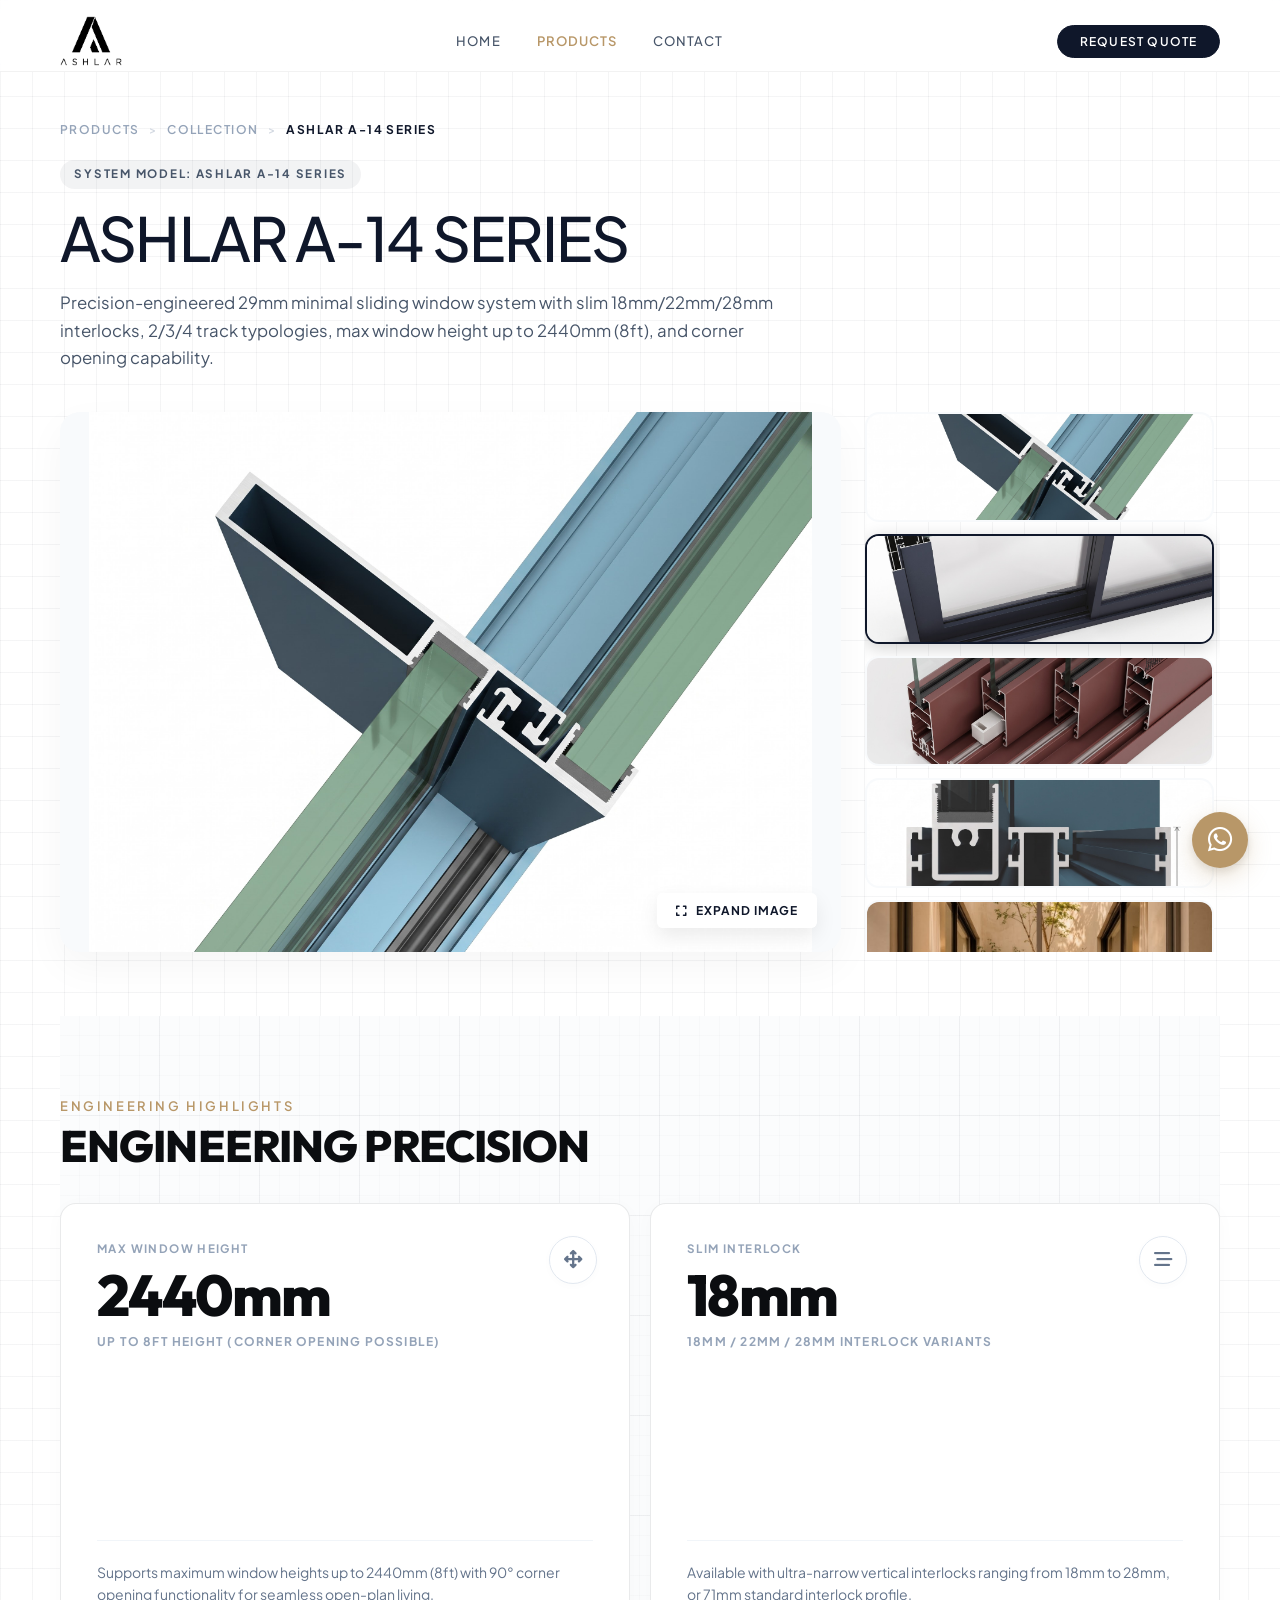
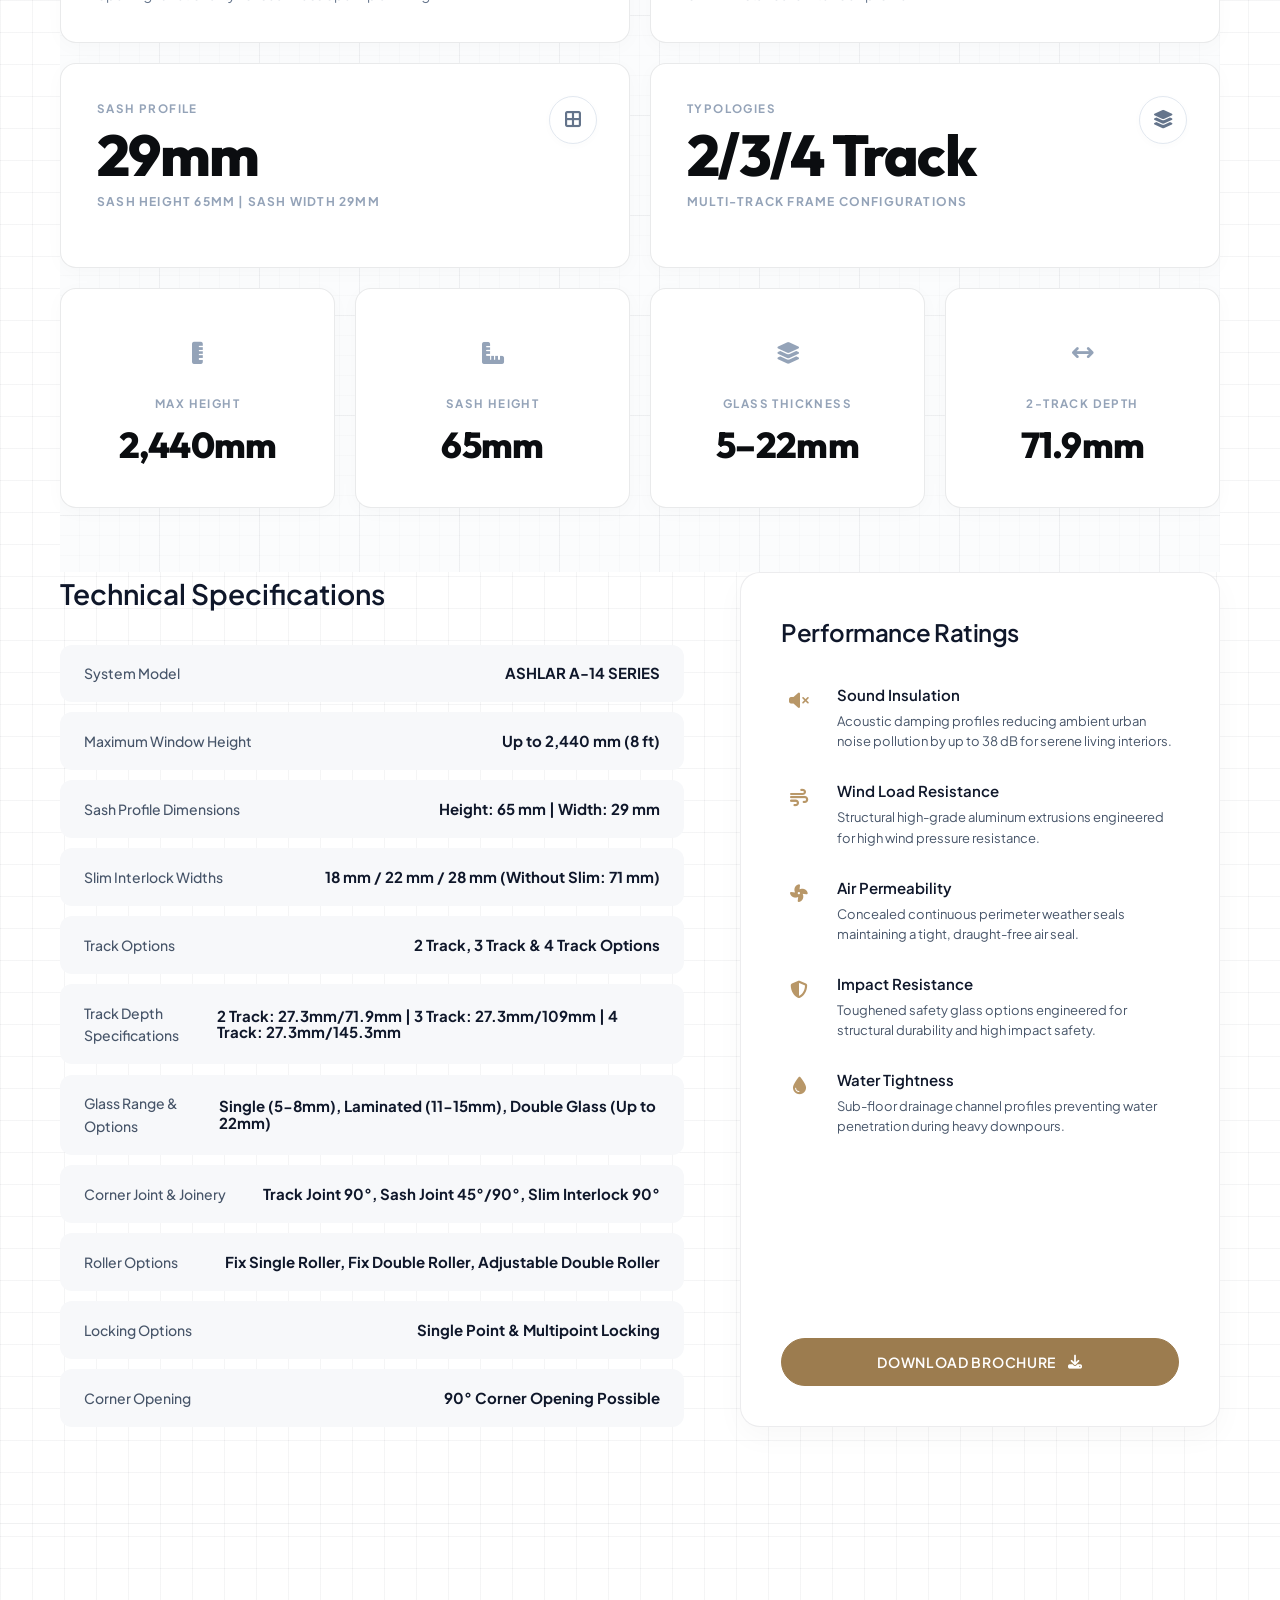
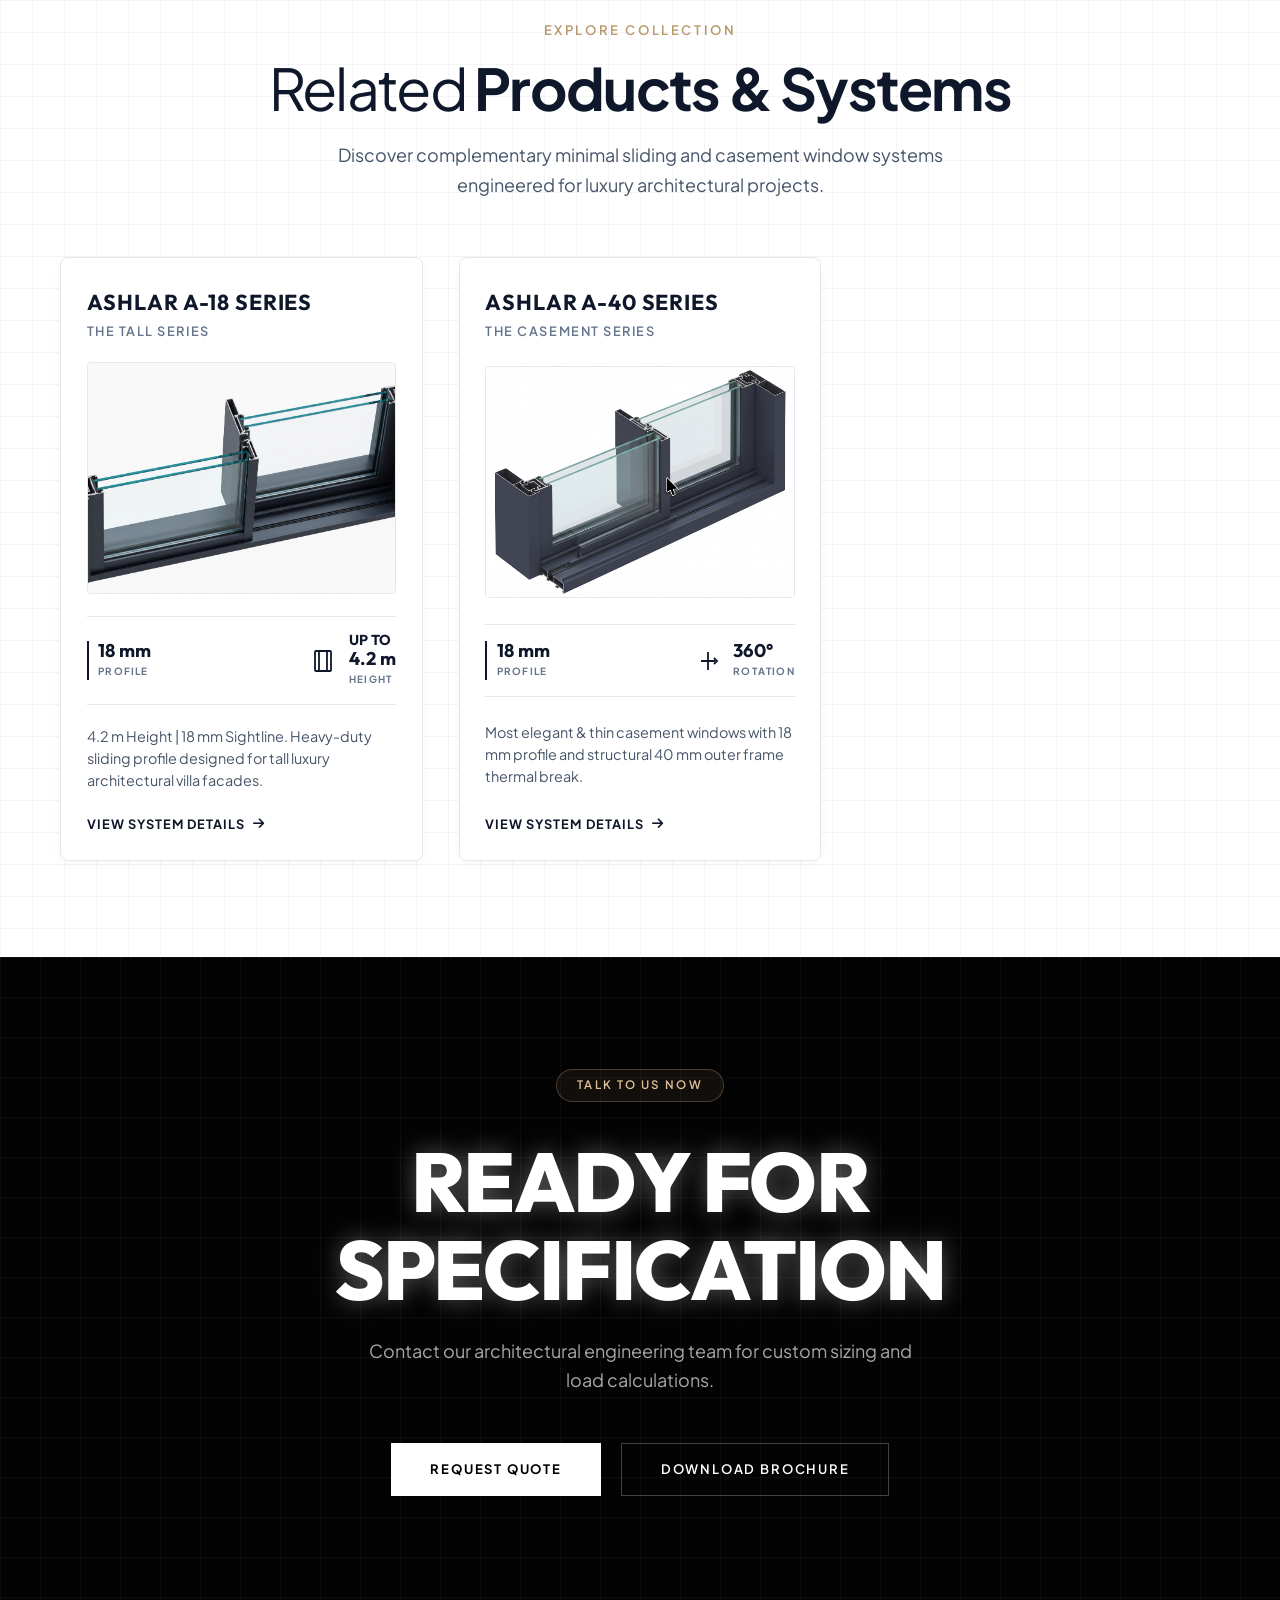
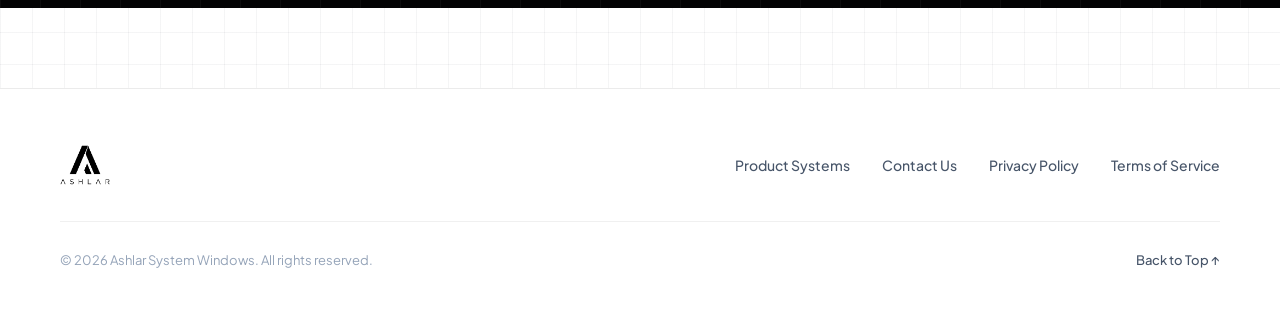
==== commit 7cacf0b5: "More fixes" ====
--- a/ashlar-a14-series.html
+++ b/ashlar-a14-series.html
@@ -7,22 +7,28 @@
   <meta name="description" content="Technical specifications, dimensions, glass options, track depths, and performance ratings for Ashlar A-14 Series minimal sliding windows.">
   <meta name="keywords" content="Ashlar A-14 Series, A14 series glass, 29mm sliding window, 18mm interlock, 2440mm max height, 2 track 3 track 4 track">
   <meta name="robots" content="index, follow, max-snippet:-1, max-image-preview:large, max-video-preview:-1">
-  <link rel="canonical" href="https://ashlar.com/ashlar-a14-series.html">
+  <link rel="canonical" href="https://ashlarwindows.com/ashlar-a14-series.html">
   
   <!-- Open Graph / Facebook -->
   <meta property="og:type" content="product">
   <meta property="og:site_name" content="Ashlar System Windows">
-  <meta property="og:url" content="https://ashlar.com/ashlar-a14-series.html">
+  <meta property="og:url" content="https://ashlarwindows.com/ashlar-a14-series.html">
   <meta property="og:title" content="ASHLAR A-14 SERIES — Minimal Sliding Windows Specifications">
   <meta property="og:description" content="Minimalist sliding window system engineered with slim 18mm interlocks, 2/3/4 tracks, up to 2440mm height, and single/double glazing up to 22mm.">
-  <meta property="og:image" content="https://ashlar.com/aseets/a-14-frame.jpeg">
+  <meta property="og:image" content="https://ashlarwindows.com/aseets/logo.png">
+  <meta property="og:image:secure_url" content="https://ashlarwindows.com/aseets/logo.png">
+  <meta property="og:image:type" content="image/png">
+  <meta property="og:image:width" content="1200">
+  <meta property="og:image:height" content="630">
+  <meta property="og:image:alt" content="Ashlar System Windows Logo">
 
   <!-- Twitter -->
   <meta property="twitter:card" content="summary_large_image">
-  <meta property="twitter:url" content="https://ashlar.com/ashlar-a14-series.html">
+  <meta property="twitter:url" content="https://ashlarwindows.com/ashlar-a14-series.html">
   <meta property="twitter:title" content="ASHLAR A-14 SERIES — Minimal Sliding Windows Specifications">
   <meta property="twitter:description" content="Minimalist sliding window system engineered with slim 18mm interlocks, 2/3/4 tracks, up to 2440mm height, and single/double glazing up to 22mm.">
-  <meta property="twitter:image" content="https://ashlar.com/aseets/a-14-frame.jpeg">
+  <meta property="twitter:image" content="https://ashlarwindows.com/aseets/logo.png">
+  <meta property="twitter:image:alt" content="Ashlar System Windows Logo">
   
   <!-- Structured Data (JSON-LD) -->
   <script type="application/ld+json">
@@ -36,19 +42,19 @@
             "@type": "ListItem",
             "position": 1,
             "name": "Home",
-            "item": "https://ashlar.com/index.html"
+            "item": "https://ashlarwindows.com/"
           },
           {
             "@type": "ListItem",
             "position": 2,
             "name": "Products",
-            "item": "https://ashlar.com/products.html"
+            "item": "https://ashlarwindows.com/products.html"
           },
           {
             "@type": "ListItem",
             "position": 3,
             "name": "ASHLAR A-14 SERIES",
-            "item": "https://ashlar.com/ashlar-a14-series.html"
+            "item": "https://ashlarwindows.com/ashlar-a14-series.html"
           }
         ]
       },
@@ -56,19 +62,26 @@
         "@type": "Product",
         "name": "ASHLAR A-14 SERIES",
         "image": [
-          "https://ashlar.com/aseets/a-14-frame.jpeg",
-          "https://ashlar.com/aseets/a-14-frame-2.jpeg",
-          "https://ashlar.com/aseets/glass-frame-7.png",
-          "https://ashlar.com/aseets/glass-frame-1.jpg",
-          "https://ashlar.com/aseets/glass-frame-14.jpeg",
-          "https://ashlar.com/aseets/glass-frame-15.jpeg",
-          "https://ashlar.com/aseets/glass-frame-16.jpeg"
+          "https://ashlarwindows.com/aseets/a-14-frame.jpeg",
+          "https://ashlarwindows.com/aseets/a-14-frame-2.jpeg",
+          "https://ashlarwindows.com/aseets/glass-frame-7.png",
+          "https://ashlarwindows.com/aseets/glass-frame-1.jpg",
+          "https://ashlarwindows.com/aseets/glass-frame-14.jpeg",
+          "https://ashlarwindows.com/aseets/glass-frame-15.jpeg",
+          "https://ashlarwindows.com/aseets/glass-frame-16.jpeg"
         ],
         "description": "Minimalist sliding window system engineered with slim 18mm interlocks, 2/3/4 track typologies, 2440mm height capacity, and single, laminated & double glazing options.",
         "sku": "ASW-A14-SERIES",
         "brand": {
           "@type": "Brand",
           "name": "Ashlar System Windows"
+        },
+        "aggregateRating": {
+          "@type": "AggregateRating",
+          "ratingValue": "4.9",
+          "bestRating": "5",
+          "worstRating": "1",
+          "ratingCount": "24"
         }
       }
     ]
@@ -87,7 +100,7 @@
   <script src="https://cdnjs.cloudflare.com/ajax/libs/gsap/3.12.2/ScrollTrigger.min.js"></script>
   
   <!-- Favicon -->
-  <link rel="icon" type="image/png" href="aseets/favicon.png">
+  <link rel="icon" type="image/x-icon" href="aseets/favicon.ico">
 
   <!-- Stylesheets -->
   <link rel="stylesheet" href="css/styles.css">
@@ -164,12 +177,12 @@
 
     <div class="mobile-drawer-footer">
       <button class="btn btn-bw-minimal" style="width: 100%; margin-bottom: 1.5rem;" onclick="openQuoteModal()">
-        Request Specification <i class="fa-solid fa-arrow-right"></i>
+        Connect Us <i class="fa-solid fa-arrow-right"></i>
       </button>
 
       <div class="mobile-drawer-contact">
-        <div><i class="fa-solid fa-phone"></i> +91 98956 52725</div>
-        <div><i class="fa-solid fa-envelope"></i> info@ashlar.com</div>
+        <div><a href="tel:+918137038181" style="color: inherit; text-decoration: none;"><i class="fa-solid fa-phone"></i> +91 81370 38181</a></div>
+        <div><a href="mailto:info@ashlarwindows.com" style="color: inherit; text-decoration: none;"><i class="fa-solid fa-envelope"></i> info@ashlarwindows.com</a></div>
       </div>
     </div>
   </div>
@@ -202,46 +215,29 @@
       <div class="gallery-asymmetric reveal-up">
         <!-- Main Feature Image -->
         <div class="gallery-main-container">
-          <img src="aseets/a-14-frame.jpeg" alt="Ashlar A-14 Series Slim Sliding Frame" id="main-gallery-img" fetchpriority="high">
-          <button class="gallery-expand-floating trigger-lightbox" data-img="aseets/a-14-frame.jpeg">
+          <img src="aseets/a-14-3.jpeg" alt="Ashlar A-14 Series Slim Sliding Frame" id="main-gallery-img" fetchpriority="high">
+          <button class="gallery-expand-floating trigger-lightbox" data-img="aseets/a-14-3.jpeg">
             <i class="fa-solid fa-expand"></i> Expand Image
           </button>
         </div>
 
         <!-- Vertical Thumbnail Column -->
         <div class="gallery-thumb-col" data-lenis-prevent="true">
+          <div class="gallery-thumb-card" data-fullsrc="aseets/a-14-3.jpeg" title="A-14 Track & Guide Mechanism">
+            <img src="aseets/a-14-3.jpeg" alt="A-14 Track & Guide Mechanism">
+          </div>  
           <div class="gallery-thumb-card active" data-fullsrc="aseets/a-14-frame.jpeg" title="Ashlar A-14 Series Profile View">
             <img src="aseets/a-14-frame.jpeg" alt="Ashlar A-14 Series Profile View">
           </div>
           <div class="gallery-thumb-card" data-fullsrc="aseets/a-14-frame-2.jpeg" title="Ashlar A-14 Series Architectural View">
             <img src="aseets/a-14-frame-2.jpeg" alt="Ashlar A-14 Series Architectural View">
           </div>
-          <div class="gallery-thumb-card" data-fullsrc="aseets/glass-frame-7.png" title="Ashlar A-14 Series Installed Villa View">
-            <img src="aseets/glass-frame-7.png" alt="Ashlar A-14 Series Installed Villa View">
-          </div>
-          <div class="gallery-thumb-card" data-fullsrc="aseets/glass-frame-1.jpg" title="A-14 Slim Interlock Detail">
-            <img src="aseets/glass-frame-1.jpg" alt="A-14 Slim Interlock Detail">
-          </div>
-          <div class="gallery-thumb-card" data-fullsrc="aseets/glass-frame-3.jpg" title="A-14 Multi-Track Sub-Floor Frame">
-            <img src="aseets/glass-frame-3.jpg" alt="A-14 Multi-Track Sub-Floor Frame">
-          </div>
-          <div class="gallery-thumb-card" data-fullsrc="aseets/glass-frame-5.jpg" title="A-14 Glass Corner Joint">
-            <img src="aseets/glass-frame-5.jpg" alt="A-14 Glass Corner Joint">
-          </div>
-          <div class="gallery-thumb-card" data-fullsrc="aseets/glass-frame-9.jpg" title="A-14 Interlock Edge View">
-            <img src="aseets/glass-frame-9.jpg" alt="A-14 Interlock Edge View">
-          </div>
-          <div class="gallery-thumb-card" data-fullsrc="aseets/glass-frame-10.jpg" title="A-14 Flush Track Detail">
-            <img src="aseets/glass-frame-10.jpg" alt="A-14 Flush Track Detail">
-          </div>
-          <div class="gallery-thumb-card" data-fullsrc="aseets/glass-frame-14.jpeg" title="A-14 Gasket & Corner Seal Detail">
-            <img src="aseets/glass-frame-14.jpeg" alt="A-14 Gasket & Corner Seal Detail">
-          </div>
-          <div class="gallery-thumb-card" data-fullsrc="aseets/glass-frame-15.jpeg" title="A-14 Glazing Pocket Profile">
-            <img src="aseets/glass-frame-15.jpeg" alt="A-14 Glazing Pocket Profile">
-          </div>
-          <div class="gallery-thumb-card" data-fullsrc="aseets/glass-frame-16.jpeg" title="A-14 Thermal Break & Interlock Core">
-            <img src="aseets/glass-frame-16.jpeg" alt="A-14 Thermal Break & Interlock Core">
+          <div class="gallery-thumb-card" data-fullsrc="aseets/a-14-1.jpeg" title="Ashlar A-14 Frame Profile">
+            <img src="aseets/a-14-1.jpeg" alt="Ashlar A-14 Frame Profile">
+          </div>
+
+          <div class="gallery-thumb-card" data-fullsrc="aseets/glass-frame-1.jpg" title="A-14 Sleek Handle Detail">
+            <img src="aseets/glass-frame-1.jpg" alt="A-14 Sleek Handle Detail">
           </div>
         </div>
       </div>
@@ -472,7 +468,7 @@
             </div>
           </div>
           <button class="btn btn-primary" style="width: 100%; margin-top: 1.5rem;" onclick="openQuoteModal('Hello Ashlar, I would like to request CAD DWG sections and specifications for Ashlar A-14 Series.')">
-            Download CAD & BIM Package <i class="fa-solid fa-download"></i>
+            Download Brochure <i class="fa-solid fa-download"></i>
           </button>
         </div>
       </div>
@@ -552,7 +548,7 @@
             <div class="card-ref-spec-item sightline-spec">
               <div class="spec-val-box">
                 <span class="spec-val">18 mm</span>
-                <span class="spec-lbl">SIGHTLINE</span>
+                <span class="spec-lbl">PROFILE</span>
               </div>
             </div>
 
@@ -589,14 +585,14 @@
           </div>
 
           <div class="card-ref-img-wrapper">
-            <img src="aseets/glass-frame-17.jpeg" alt="Ashlar A-40 Series elegant casement and window systems" loading="lazy">
+            <img src="aseets/a-40-2.jpeg" alt="Ashlar A-40 Series elegant casement and window systems" loading="lazy">
           </div>
 
           <div class="card-ref-specs">
             <div class="card-ref-spec-item sightline-spec">
               <div class="spec-val-box">
                 <span class="spec-val">18 mm</span>
-                <span class="spec-lbl">SIGHTLINE</span>
+                <span class="spec-lbl">PROFILE</span>
               </div>
             </div>
 
@@ -615,7 +611,7 @@
           </div>
 
           <p class="card-ref-desc">
-            Most elegant & thin casement windows with 18 mm sightline and structural 40 mm outer frame thermal break.
+            Most elegant & thin casement windows with 18 mm profile and structural 40 mm outer frame thermal break.
           </p>
 
           <div class="card-ref-cta">
@@ -630,7 +626,7 @@
   <!-- READY FOR SPECIFICATION SECTION -->
   <section class="spec-cta-section">
     <div class="spec-cta-container reveal-up">
-      <div class="spec-cta-pill">AVAILABILITY: WORLDWIDE SHIPPING</div>
+      <div class="spec-cta-pill">TALK TO US NOW</div>
       <h2 class="spec-cta-title">
         READY FOR<br>
         SPECIFICATION
@@ -684,7 +680,7 @@
   </div>
 
   <!-- Floating WhatsApp Button -->
-  <a href="https://wa.me/919895652725?text=Hello%20Ashlar%2C%20I%20would%20like%20to%20request%20a%20quote%20for%20Ashlar%20A-14%20Series." class="floating-whatsapp" target="_blank" onclick="if(typeof openQuoteModal === 'function') { openQuoteModal('Ashlar A-14 Series Inquiry'); return false; }" aria-label="Chat on WhatsApp">
+  <a href="https://wa.me/918137038181?text=Hello%20Ashlar%2C%20I%20would%20like%20to%20request%20a%20quote%20for%20Ashlar%20A-14%20Series." class="floating-whatsapp" target="_blank" onclick="if(typeof openQuoteModal === 'function') { openQuoteModal('Ashlar A-14 Series Inquiry'); return false; }" aria-label="Chat on WhatsApp">
     <i class="fa-brands fa-whatsapp"></i>
   </a>
 
--- a/css/styles.css
+++ b/css/styles.css
@@ -233,6 +233,7 @@
   justify-content: space-between;
   height: 100%;
   padding-top: 1rem;
+  padding-bottom: 1rem;
 }
 
 .logo {
@@ -248,12 +249,15 @@
 }
 
 .logo-img {
-  height: 42px;
+  height: 50px;
   width: auto;
   max-width: 100%;
   object-fit: contain;
   display: block;
   transition: filter 0.3s ease, opacity 0.3s ease;
+  @media (max-width: 500px) {
+    height: 42px;
+  }
 }
 
 .nav-menu {
@@ -331,14 +335,14 @@
 }
 
 .btn-primary {
+  background-color: var(--accent-hover);
+  color: var(--bg-surface);
+  border: 1px solid var(--accent-hover);
+}
+
+.btn-primary:hover {
   background-color: var(--text-primary);
-  color: var(--bg-surface);
-  border: 1px solid var(--text-primary);
-}
-
-.btn-primary:hover {
-  background-color: var(--accent-hover);
-  border-color: var(--accent-hover);
+  border-color: #fff;
   transform: translateY(-2px);
   box-shadow: 0 10px 25px rgba(0, 0, 0, 0.15);
 }
@@ -442,8 +446,8 @@
   height: 100vh;
   background: #000000;
   color: #ffffff;
-  z-index: 1050;
-  padding: 2rem 2rem 2.5rem 2.5rem;
+  z-index: 1550;
+  padding: 2rem;
   display: flex;
   flex-direction: column;
   justify-content: space-between;
@@ -473,7 +477,7 @@
 }
 
 .mobile-drawer-header .logo-img {
-  height: 38px;
+  height: 45px;
   filter: brightness(0) invert(1);
 }
 
@@ -534,6 +538,7 @@
   font-weight: 600;
   color: #ffffff;
   letter-spacing: -0.02em;
+  line-height: 1.25;
   transition: transform 0.3s ease, color 0.3s ease;
 }
 
@@ -568,7 +573,7 @@
   color: #000000;
   border: 1px solid #ffffff;
   font-weight: 600;
-  font-size: 0.9375rem;
+  font-size: 0.8375rem;
   padding: 0.9rem 1.5rem;
   border-radius: 8px;
   cursor: pointer;
@@ -601,6 +606,7 @@
 
 .mobile-drawer-contact div i {
   color: var(--accent-bronze);
+  margin-right: 10px;
 }
 
 .mobile-drawer-contact div:hover {
@@ -2444,7 +2450,7 @@
 .gallery-main-container img {
   width: 100%;
   height: 100%;
-  object-fit: cover;
+  object-fit: contain;
   transition: opacity 0.3s ease, transform 0.6s var(--ease-out-expo);
 }
 
@@ -4127,7 +4133,8 @@
   z-index: 1;
 }
 
-.fullwidth-media-wrapper img {
+.fullwidth-media-wrapper img,
+.fullwidth-media-wrapper video {
   width: 100%;
   height: 100%;
   object-fit: cover;
@@ -4374,7 +4381,7 @@
 }
 
 @media (max-width: 640px) {
-  main { padding-top: 95px !important; }
+  main { padding-top: var(--header-height) !important; }
   .breadcrumb-trail { flex-wrap: wrap; font-size: 0.7rem; gap: 0.4rem; }
   .bento-grid { grid-template-columns: 1fr; }
   .bento-col-12, .bento-col-8, .bento-col-7, .bento-col-6, .bento-col-5, .bento-col-4, .bento-col-3 {
@@ -4792,20 +4799,31 @@
   position: relative;
   width: 100%;
   min-height: calc(100vh - 80px);
-  display: grid;
-  grid-template-columns: 1.05fr 0.95fr;
+  display: flex;
+  align-items: center;
   background: #fcfcfc;
   overflow: hidden;
   margin-top: 80px;
 }
 
 .hero-split-media {
-  position: relative;
+  position: absolute;
+  top: 0;
+  left: 0;
   width: 100%;
   height: 100%;
   min-height: 560px;
   background: #f1f1f1;
   overflow: hidden;
+  z-index: 1;
+}
+
+.hero-split-media::after {
+  content: '';
+  position: absolute;
+  inset: 0;
+  background: linear-gradient(90deg, rgba(15, 23, 42, 0.95) 0%, rgba(15, 23, 42, 0.7) 45%, rgba(15, 23, 42, 0) 100%);
+  z-index: 2;
 }
 
 .hero-split-media video,
@@ -4819,16 +4837,17 @@
 .hero-split-insight-card {
   position: absolute;
   bottom: 2.5rem;
-  left: 2.5rem;
-  background: rgba(245, 245, 247, 0.92);
-  backdrop-filter: blur(20px);
-  -webkit-backdrop-filter: blur(20px);
+  right: 2.5rem;
+  background: rgba(255, 255, 255, 0.78);
+  backdrop-filter: blur(28px);
+  -webkit-backdrop-filter: blur(28px);
   padding: 2rem 2.25rem;
   border-radius: 4px;
   max-width: 330px;
-  border: 1px solid rgba(255, 255, 255, 0.7);
-  box-shadow: 0 15px 35px rgba(0, 0, 0, 0.05);
+  border: 1px solid rgba(255, 255, 255, 0.9);
+  box-shadow: 0 25px 50px rgba(15, 23, 42, 0.12);
   z-index: 5;
+  display: none;
 }
 
 .hero-split-insight-tag {
@@ -4852,11 +4871,14 @@
 }
 
 .hero-split-content {
+  position: relative;
+  z-index: 3;
   display: flex;
   flex-direction: column;
   justify-content: center;
   padding: 6rem 5rem 6rem 6rem;
-  background: #ffffff;
+  background: transparent;
+  max-width: 850px;
 }
 
 .hero-split-tag {
@@ -4870,12 +4892,12 @@
 }
 
 .hero-split-title {
-  font-family: var(--font-display, 'Outfit', sans-serif);
-  font-size: clamp(2.4rem, 5.5vw, 4.8rem);
+  font-family: 'Josefin Sans', sans-serif;
+  font-size: clamp(3.5rem, 5.5vw, 6.5rem);
   font-weight: 800;
   line-height: 1.04;
   letter-spacing: -0.03em;
-  color: #0f172a;
+  color: #ffffff;
   margin-bottom: 2rem;
   overflow-wrap: break-word;
 }
@@ -4883,7 +4905,7 @@
 .hero-split-subtitle {
   font-size: 1.1rem;
   line-height: 1.65;
-  color: #475569;
+  color: rgba(255, 255, 255, 0.9);
   max-width: 480px;
   margin-bottom: 2.5rem;
   font-weight: 400;
@@ -4898,17 +4920,18 @@
 
 @media (max-width: 992px) {
   .hero-split-redesign {
-    grid-template-columns: 1fr;
-    min-height: auto;
+    min-height: 100vh;
     margin-top: 0px;
+    align-items: flex-end;
   }
   .hero-split-media {
-    min-height: 380px;
-    height: 55vh;
-    max-height: 480px;
+    height: 100%;
+  }
+  .hero-split-media::after {
+    background: linear-gradient(90deg, rgb(0 0 0 / 88%) 0%, rgb(0 0 0 / 50%) 45%, rgb(0 0 0 / 0%) 100%);
   }
   .hero-split-content {
-    padding: 3.5rem 1.75rem;
+    padding: 3.5rem 1.75rem 8rem;
   }
   .hero-split-insight-card {
     bottom: 1.25rem;
@@ -4924,7 +4947,7 @@
     overflow-wrap: break-word;
   }
   .hero-split-title {
-    font-size: clamp(2.1rem, 7.5vw, 3.4rem);
+    font-size: clamp(3rem, 10vw, 4.5rem);
     line-height: 1.08;
     overflow-wrap: break-word;
     word-break: normal;
@@ -4954,12 +4977,8 @@
   .btn-header-clean {
     display: none; /* Hide top-bar button on small mobile screens; request button is present in mobile drawer */
   }
-  .hero-split-media {
-    min-height: 320px;
-    height: 48vh;
-  }
   .hero-split-content {
-    padding: 2.5rem 1.25rem;
+    padding: 2.5rem 1.25rem 8rem;
   }
 }
 
@@ -5835,6 +5854,7 @@
   border-color: #0F172A;
   background: linear-gradient(180deg, #FFFFFF 0%, #F8FAFC 100%);
   box-shadow: 0 8px 24px rgba(15, 23, 42, 0.06);
+  display: none;
 }
 
 .current-product-badge {
@@ -6263,3 +6283,6 @@
 }
 
 
+.d-none{
+  display: none;
+}
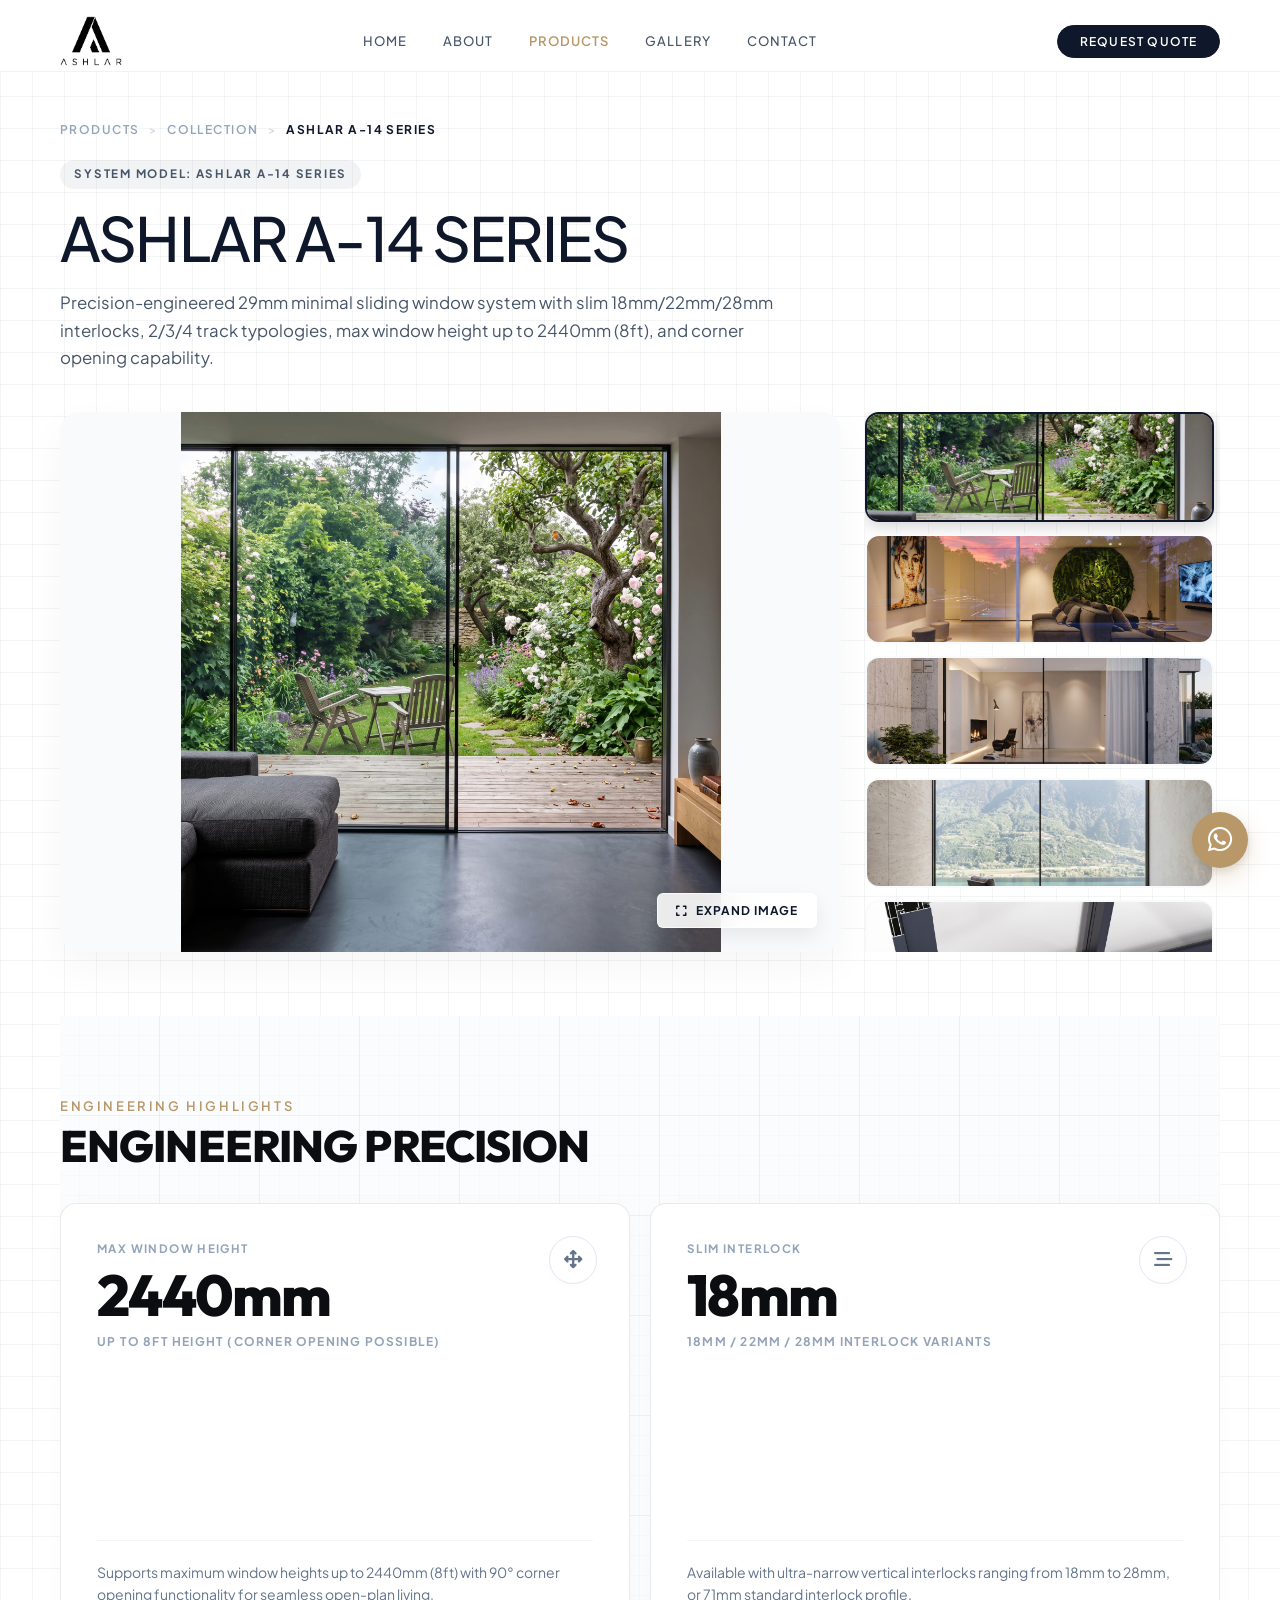
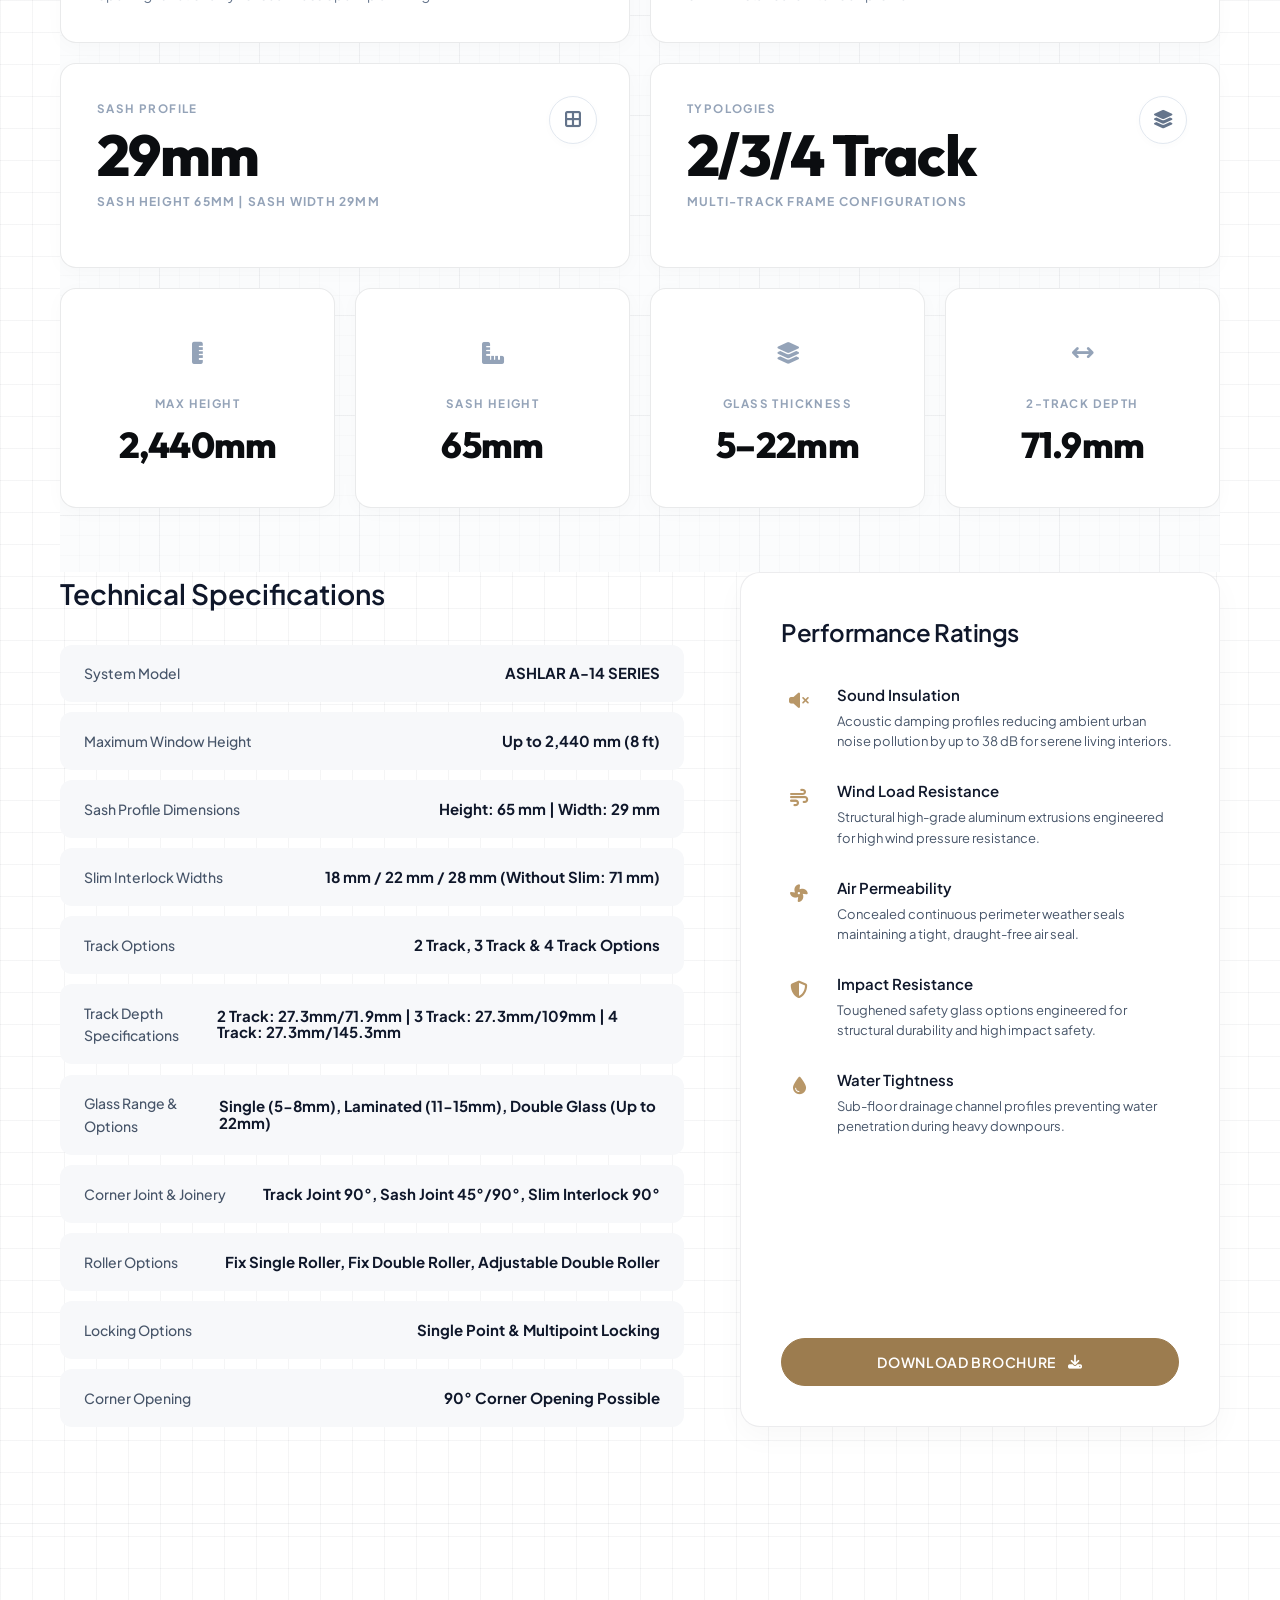
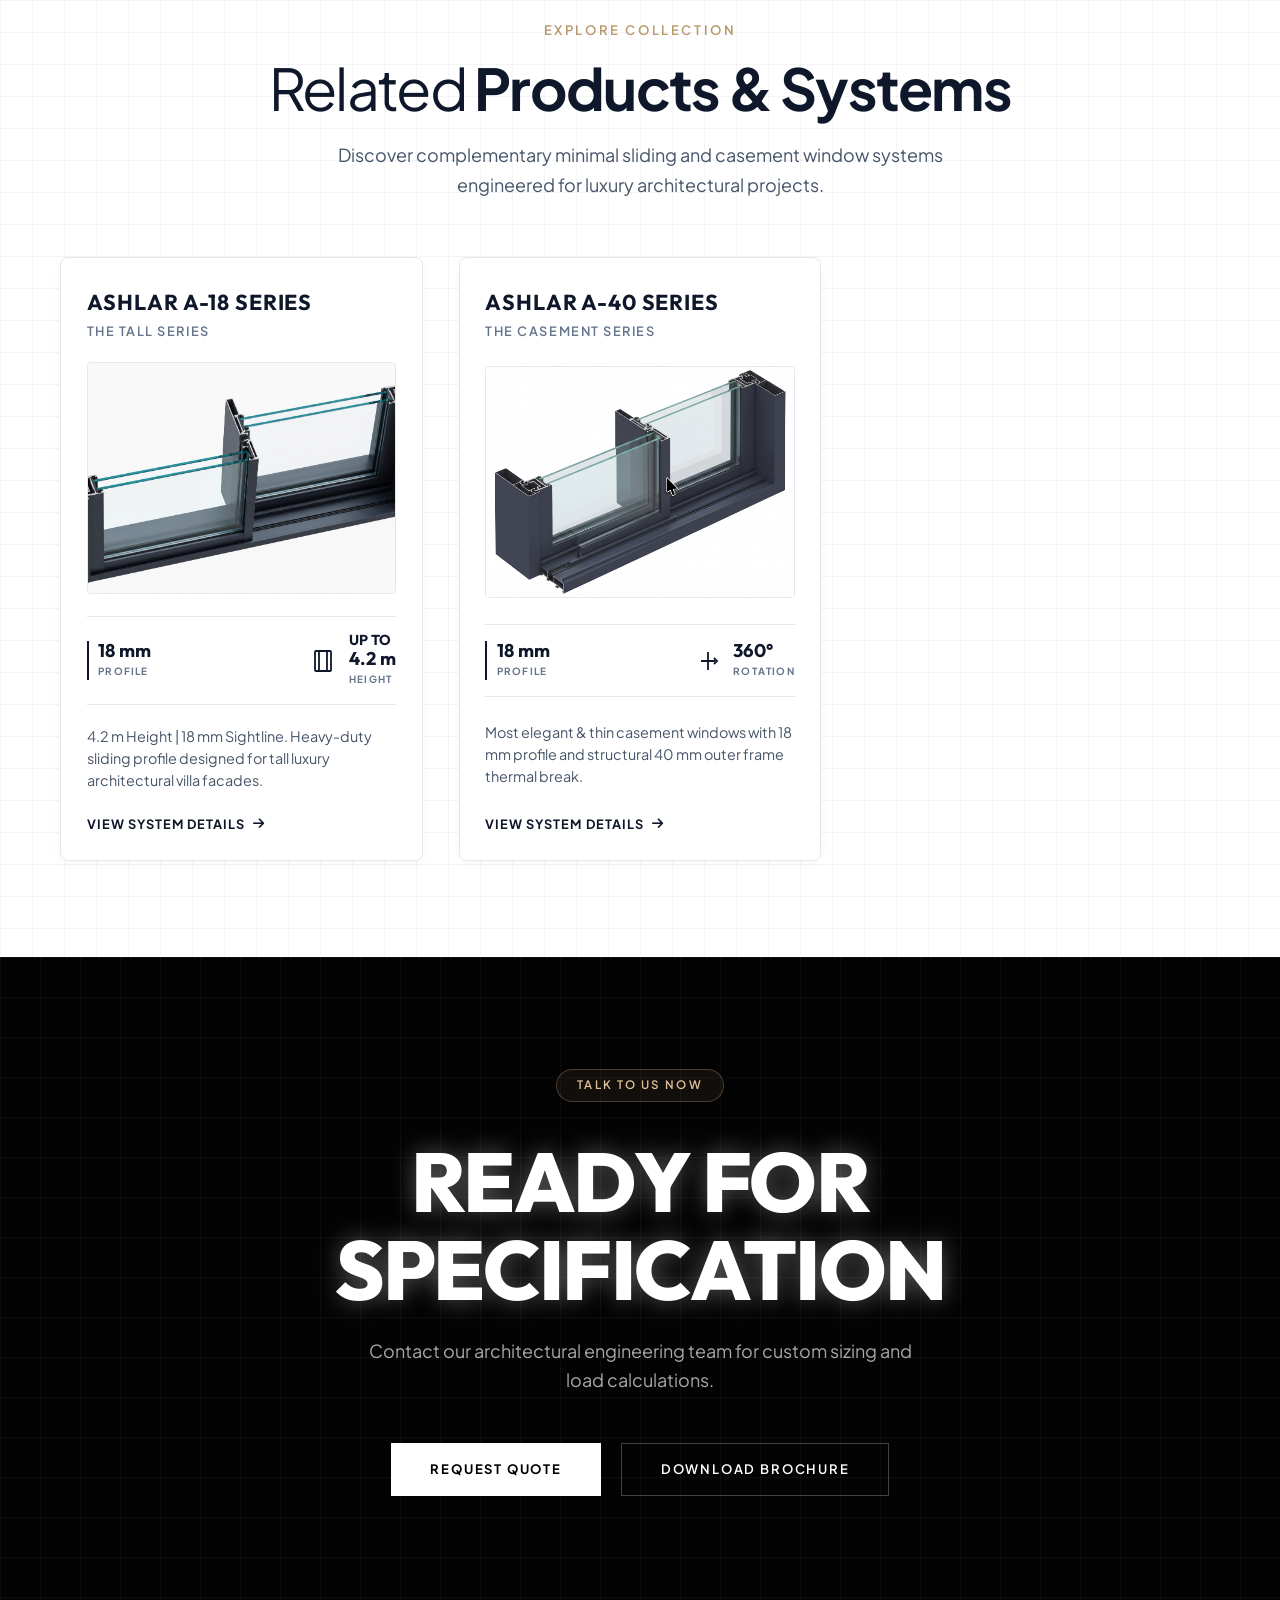
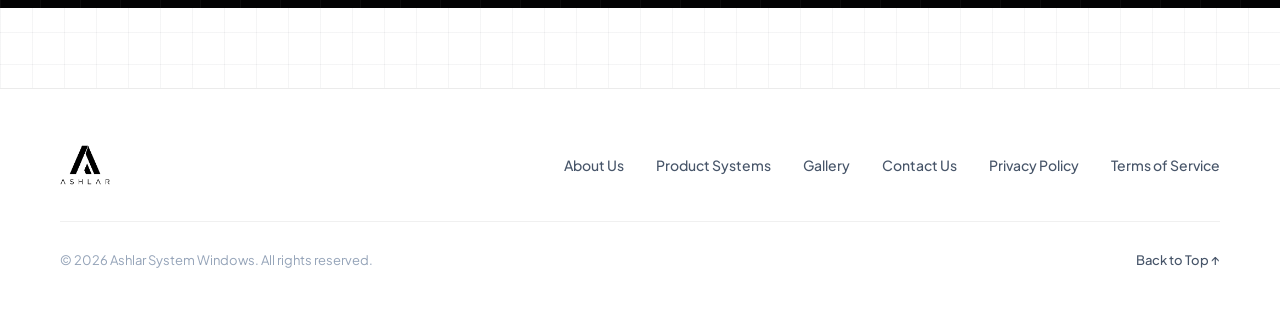
==== commit 90c7de5a: "Final changes" ====
--- a/ashlar-a14-series.html
+++ b/ashlar-a14-series.html
@@ -15,20 +15,20 @@
   <meta property="og:url" content="https://ashlarwindows.com/ashlar-a14-series.html">
   <meta property="og:title" content="ASHLAR A-14 SERIES — Minimal Sliding Windows Specifications">
   <meta property="og:description" content="Minimalist sliding window system engineered with slim 18mm interlocks, 2/3/4 tracks, up to 2440mm height, and single/double glazing up to 22mm.">
-  <meta property="og:image" content="https://ashlarwindows.com/aseets/logo.png">
-  <meta property="og:image:secure_url" content="https://ashlarwindows.com/aseets/logo.png">
+  <meta property="og:image" content="https://ashlarwindows.com/aseets/a-14-new-1.png">
+  <meta property="og:image:secure_url" content="https://ashlarwindows.com/aseets/a-14-new-1.png">
   <meta property="og:image:type" content="image/png">
   <meta property="og:image:width" content="1200">
   <meta property="og:image:height" content="630">
-  <meta property="og:image:alt" content="Ashlar System Windows Logo">
+  <meta property="og:image:alt" content="Ashlar A-14 Series Minimal Sliding Glass System">
 
   <!-- Twitter -->
   <meta property="twitter:card" content="summary_large_image">
   <meta property="twitter:url" content="https://ashlarwindows.com/ashlar-a14-series.html">
   <meta property="twitter:title" content="ASHLAR A-14 SERIES — Minimal Sliding Windows Specifications">
   <meta property="twitter:description" content="Minimalist sliding window system engineered with slim 18mm interlocks, 2/3/4 tracks, up to 2440mm height, and single/double glazing up to 22mm.">
-  <meta property="twitter:image" content="https://ashlarwindows.com/aseets/logo.png">
-  <meta property="twitter:image:alt" content="Ashlar System Windows Logo">
+  <meta property="twitter:image" content="https://ashlarwindows.com/aseets/a-14-new-1.png">
+  <meta property="twitter:image:alt" content="Ashlar A-14 Series Minimal Sliding Glass System">
   
   <!-- Structured Data (JSON-LD) -->
   <script type="application/ld+json">
@@ -62,19 +62,26 @@
         "@type": "Product",
         "name": "ASHLAR A-14 SERIES",
         "image": [
+          "https://ashlarwindows.com/aseets/a-14-new-1.png",
+          "https://ashlarwindows.com/aseets/a-14-new-3.png",
+          "https://ashlarwindows.com/aseets/a-14-new-4.png",
+          "https://ashlarwindows.com/aseets/a-14-new-5.png",
           "https://ashlarwindows.com/aseets/a-14-frame.jpeg",
           "https://ashlarwindows.com/aseets/a-14-frame-2.jpeg",
-          "https://ashlarwindows.com/aseets/glass-frame-7.png",
-          "https://ashlarwindows.com/aseets/glass-frame-1.jpg",
-          "https://ashlarwindows.com/aseets/glass-frame-14.jpeg",
-          "https://ashlarwindows.com/aseets/glass-frame-15.jpeg",
-          "https://ashlarwindows.com/aseets/glass-frame-16.jpeg"
+          "https://ashlarwindows.com/aseets/a-14-3.jpeg",
+          "https://ashlarwindows.com/aseets/a-14-1.jpeg"
         ],
         "description": "Minimalist sliding window system engineered with slim 18mm interlocks, 2/3/4 track typologies, 2440mm height capacity, and single, laminated & double glazing options.",
         "sku": "ASW-A14-SERIES",
+        "mpn": "ASW-A14",
         "brand": {
           "@type": "Brand",
           "name": "Ashlar System Windows"
+        },
+        "manufacturer": {
+          "@type": "Organization",
+          "name": "Ashlar System Windows",
+          "url": "https://ashlarwindows.com/"
         },
         "aggregateRating": {
           "@type": "AggregateRating",
@@ -82,7 +89,24 @@
           "bestRating": "5",
           "worstRating": "1",
           "ratingCount": "24"
-        }
+        },
+        "review": [
+          {
+            "@type": "Review",
+            "author": {
+              "@type": "Person",
+              "name": "Design Lead, Studio Form"
+            },
+            "datePublished": "2025-11-05",
+            "reviewBody": "Versatile 18mm interlock system with smooth multi-track configurations. Perfect balance of structural strength and minimalist design.",
+            "reviewRating": {
+              "@type": "Rating",
+              "ratingValue": "5",
+              "bestRating": "5",
+              "worstRating": "1"
+            }
+          }
+        ]
       }
     ]
   }
@@ -133,7 +157,9 @@
 
         <nav class="nav-menu">
           <a href="index.html" class="nav-link">Home</a>
+          <a href="index.html#about" class="nav-link">About</a>
           <a href="products.html" class="nav-link active">Products</a>
+          <a href="gallery.html" class="nav-link">Gallery</a>
           <a href="contact.html" class="nav-link">Contact</a>
         </nav>
 
@@ -165,12 +191,20 @@
         <span class="num">01</span>
         <span class="label">Home</span>
       </a>
+      <a href="index.html#about" class="mobile-nav-item">
+        <span class="num">02</span>
+        <span class="label">About Us</span>
+      </a>
       <a href="products.html" class="mobile-nav-item active">
-        <span class="num">02</span>
+        <span class="num">03</span>
         <span class="label">Products & Systems</span>
       </a>
+      <a href="gallery.html" class="mobile-nav-item">
+        <span class="num">04</span>
+        <span class="label">Gallery</span>
+      </a>
       <a href="contact.html" class="mobile-nav-item">
-        <span class="num">03</span>
+        <span class="num">05</span>
         <span class="label">Contact Us</span>
       </a>
     </div>
@@ -182,7 +216,7 @@
 
       <div class="mobile-drawer-contact">
         <div><a href="tel:+918137038181" style="color: inherit; text-decoration: none;"><i class="fa-solid fa-phone"></i> +91 81370 38181</a></div>
-        <div><a href="mailto:info@ashlarwindows.com" style="color: inherit; text-decoration: none;"><i class="fa-solid fa-envelope"></i> info@ashlarwindows.com</a></div>
+        <div><a href="mailto:mail@ashlarwindows.com" style="color: inherit; text-decoration: none;"><i class="fa-solid fa-envelope"></i> mail@ashlarwindows.com</a></div>
       </div>
     </div>
   </div>
@@ -215,29 +249,37 @@
       <div class="gallery-asymmetric reveal-up">
         <!-- Main Feature Image -->
         <div class="gallery-main-container">
-          <img src="aseets/a-14-3.jpeg" alt="Ashlar A-14 Series Slim Sliding Frame" id="main-gallery-img" fetchpriority="high">
-          <button class="gallery-expand-floating trigger-lightbox" data-img="aseets/a-14-3.jpeg">
+          <img src="aseets/a-14-new-1.png" alt="Ashlar A-14 Series Minimal Sliding Glass System" id="main-gallery-img" fetchpriority="high">
+          <button class="gallery-expand-floating trigger-lightbox" data-img="aseets/a-14-new-1.png">
             <i class="fa-solid fa-expand"></i> Expand Image
           </button>
         </div>
 
         <!-- Vertical Thumbnail Column -->
         <div class="gallery-thumb-col" data-lenis-prevent="true">
-          <div class="gallery-thumb-card" data-fullsrc="aseets/a-14-3.jpeg" title="A-14 Track & Guide Mechanism">
-            <img src="aseets/a-14-3.jpeg" alt="A-14 Track & Guide Mechanism">
-          </div>  
-          <div class="gallery-thumb-card active" data-fullsrc="aseets/a-14-frame.jpeg" title="Ashlar A-14 Series Profile View">
+          <div class="gallery-thumb-card active" data-fullsrc="aseets/a-14-new-1.png" title="Ashlar A-14 Series Garden Villa Minimal Sliding Doors">
+            <img src="aseets/a-14-new-1.png" alt="Ashlar A-14 Series Garden Villa Minimal Sliding Doors">
+          </div>
+          <div class="gallery-thumb-card" data-fullsrc="aseets/a-14-new-3.png" title="Ashlar A-14 Series Sunset Lounge Panoramic Glass">
+            <img src="aseets/a-14-new-3.png" alt="Ashlar A-14 Series Sunset Lounge Panoramic Glass">
+          </div>
+          <div class="gallery-thumb-card" data-fullsrc="aseets/a-14-new-4.png" title="Ashlar A-14 Series Architectural Concrete Pavilion Slider">
+            <img src="aseets/a-14-new-4.png" alt="Ashlar A-14 Series Architectural Concrete Pavilion Slider">
+          </div>
+          <div class="gallery-thumb-card" data-fullsrc="aseets/a-14-new-5.png" title="Ashlar A-14 Series Alpine Vista Minimal Sliding Wall">
+            <img src="aseets/a-14-new-5.png" alt="Ashlar A-14 Series Alpine Vista Minimal Sliding Wall">
+          </div>
+          <div class="gallery-thumb-card" data-fullsrc="aseets/a-14-frame.jpeg" title="Ashlar A-14 Series Profile View">
             <img src="aseets/a-14-frame.jpeg" alt="Ashlar A-14 Series Profile View">
           </div>
-          <div class="gallery-thumb-card" data-fullsrc="aseets/a-14-frame-2.jpeg" title="Ashlar A-14 Series Architectural View">
-            <img src="aseets/a-14-frame-2.jpeg" alt="Ashlar A-14 Series Architectural View">
-          </div>
-          <div class="gallery-thumb-card" data-fullsrc="aseets/a-14-1.jpeg" title="Ashlar A-14 Frame Profile">
-            <img src="aseets/a-14-1.jpeg" alt="Ashlar A-14 Frame Profile">
-          </div>
-
-          <div class="gallery-thumb-card" data-fullsrc="aseets/glass-frame-1.jpg" title="A-14 Sleek Handle Detail">
-            <img src="aseets/glass-frame-1.jpg" alt="A-14 Sleek Handle Detail">
+          <div class="gallery-thumb-card" data-fullsrc="aseets/a-14-frame-2.jpeg" title="Ashlar A-14 Series Architectural Corner View">
+            <img src="aseets/a-14-frame-2.jpeg" alt="Ashlar A-14 Series Architectural Corner View">
+          </div>
+          <div class="gallery-thumb-card" data-fullsrc="aseets/a-14-3.jpeg" title="Ashlar A-14 Track & Guide Mechanism">
+            <img src="aseets/a-14-3.jpeg" alt="Ashlar A-14 Track & Guide Mechanism">
+          </div>
+          <div class="gallery-thumb-card" data-fullsrc="aseets/a-14-1.jpeg" title="Ashlar A-14 Frame Profile Extrusion">
+            <img src="aseets/a-14-1.jpeg" alt="Ashlar A-14 Frame Profile Extrusion">
           </div>
         </div>
       </div>
@@ -653,7 +695,9 @@
           <img src="aseets/logo.png" alt="Ashlar System Windows Logo" class="footer-logo-img">
         </a>
         <div class="footer-minimal-links">
+          <a href="index.html#about">About Us</a>
           <a href="products.html">Product Systems</a>
+          <a href="gallery.html">Gallery</a>
           <a href="contact.html">Contact Us</a>
           <a href="#">Privacy Policy</a>
           <a href="#">Terms of Service</a>
--- a/css/styles.css
+++ b/css/styles.css
@@ -2129,7 +2129,9 @@
   flex-direction: column;
   gap: 0.35rem;
 }
-
+.location-contact a{
+  color: var(--accent-bronze);
+}
 /* Map Embed Container */
 .map-box {
   width: 100%;
@@ -4662,71 +4664,230 @@
 /* ==========================================================================
    ABOUT US SECTION
    ========================================================================== */
+.about-section {
+  position: relative;
+  background-color: var(--bg-main);
+  padding: 7.5rem 0;
+  border-bottom: 1px solid var(--border-light);
+  overflow: hidden;
+}
+
 .about-grid {
   display: grid;
-  grid-template-columns: 1fr 1fr;
-  gap: 4rem;
-  align-items: center;
+  grid-template-columns: 1.05fr 0.95fr;
+  gap: 5rem;
+  align-items: center;
+}
+
+.about-content-col {
+  position: relative;
 }
 
 .about-metrics-row {
   display: grid;
   grid-template-columns: repeat(3, 1fr);
-  gap: 1.5rem;
+  gap: 1.75rem;
   border-top: 1px solid var(--border-light);
-  padding-top: 1.75rem;
-  margin-bottom: 2rem;
+  padding-top: 2rem;
+  margin: 2.25rem 0;
+}
+
+.about-metric-item {
+  display: flex;
+  flex-direction: column;
+}
+
+.about-metric-num {
+  font-family: var(--font-display, 'Outfit', sans-serif);
+  font-size: clamp(2rem, 3vw, 2.6rem);
+  font-weight: 700;
+  color: var(--text-primary);
+  line-height: 1;
+  letter-spacing: -0.03em;
+  margin-bottom: 0.5rem;
+}
+
+.about-metric-label {
+  font-size: 0.725rem;
+  font-weight: 600;
+  letter-spacing: 0.14em;
+  text-transform: uppercase;
+  color: var(--text-muted);
+  line-height: 1.4;
+}
+
+.about-media-col {
+  position: relative;
+  width: 100%;
+}
+
+.about-media-wrapper {
+  position: relative;
+  width: 100%;
 }
 
 .about-img-container {
-  border-radius: 28px;
+  border-radius: 4px;
   overflow: hidden;
   border: 1px solid var(--border-light);
-  box-shadow: 0 25px 50px rgba(15, 23, 42, 0.06);
-  height: 480px;
+  box-shadow: 0 25px 60px rgba(15, 23, 42, 0.08);
+  height: 520px;
   position: relative;
+  background: #f1f5f9;
 }
 
 .about-img-container img {
   width: 100%;
   height: 100%;
   object-fit: cover;
-  transition: transform 0.6s var(--ease-out-expo);
-}
-
-.about-img-container:hover img {
-  transform: scale(1.03);
+  transition: transform 0.8s var(--ease-out-expo);
+}
+
+.about-media-wrapper:hover .about-img-container img {
+  transform: scale(1.035);
 }
 
 .about-glass-badge {
   position: absolute;
-  bottom: -24px;
-  left: -24px;
-  background: rgba(255, 255, 255, 0.94);
-  backdrop-filter: blur(20px);
-  -webkit-backdrop-filter: blur(20px);
-  border: 1px solid rgba(15, 23, 42, 0.08);
-  border-radius: 20px;
-  padding: 1.35rem 1.6rem;
-  box-shadow: 0 20px 40px rgba(15, 23, 42, 0.1);
-  max-width: 290px;
-  z-index: 2;
+  bottom: -2rem;
+  left: -2rem;
+  background: rgba(255, 255, 255, 0.86);
+  backdrop-filter: blur(28px);
+  -webkit-backdrop-filter: blur(28px);
+  border: 1px solid rgba(255, 255, 255, 0.95);
+  border-radius: 4px;
+  padding: 1.5rem 1.75rem;
+  box-shadow: 0 25px 50px rgba(15, 23, 42, 0.12);
+  max-width: 320px;
+  z-index: 5;
+}
+
+.about-badge-header {
+  display: flex;
+  align-items: center;
+  gap: 0.6rem;
+  margin-bottom: 0.65rem;
+}
+
+.about-badge-icon {
+  width: 28px;
+  height: 28px;
+  border-radius: 4px;
+  background: rgba(184, 151, 104, 0.14);
+  color: var(--accent-bronze);
+  display: flex;
+  align-items: center;
+  justify-content: center;
+  font-size: 0.75rem;
+}
+
+.about-badge-subtitle {
+  font-size: 0.685rem;
+  font-weight: 700;
+  letter-spacing: 0.18em;
+  text-transform: uppercase;
+  color: var(--accent-bronze);
+}
+
+.about-badge-title {
+  font-family: var(--font-display, 'Outfit', sans-serif);
+  font-size: 1.05rem;
+  font-weight: 700;
+  color: var(--text-primary);
+  line-height: 1.25;
+  margin-bottom: 0.45rem;
+}
+
+.about-badge-desc {
+  font-size: 0.8125rem;
+  color: var(--text-secondary);
+  line-height: 1.5;
+  margin: 0;
+}
+
+.btn-outline-minimal {
+  display: inline-flex;
+  align-items: center;
+  justify-content: center;
+  gap: 0.6rem;
+  padding: 0.9rem 1.85rem;
+  border: 1px solid var(--border-medium);
+  border-radius: 4px;
+  background: transparent;
+  color: var(--text-primary);
+  font-size: 0.8125rem;
+  font-weight: 600;
+  letter-spacing: 0.08em;
+  text-transform: uppercase;
+  cursor: pointer;
+  transition: all 0.3s var(--ease-out-expo);
+}
+
+.btn-outline-minimal:hover {
+  background: var(--text-primary);
+  color: #ffffff;
+  border-color: var(--text-primary);
+}
+
+@media (max-width: 1200px) {
+  .about-grid {
+    gap: 3.5rem;
+  }
+  .about-img-container {
+    height: 460px;
+  }
 }
 
 @media (max-width: 992px) {
+  .about-section {
+    padding: 5rem 0;
+  }
   .about-grid {
     grid-template-columns: 1fr;
-    gap: 3rem;
+    gap: 3.5rem;
+  }
+  .about-media-col {
+    order: 2;
+  }
+  .about-img-container {
+    height: 420px;
   }
   .about-glass-badge {
-    bottom: 16px;
-    left: 16px;
-  }
-}
-
-@media (max-width: 480px) {
+    position: relative;
+    bottom: auto;
+    left: auto;
+    max-width: 100%;
+    margin-top: 1.25rem;
+  }
+}
+
+@media (max-width: 640px) {
+  .about-section {
+    padding: 4rem 0;
+  }
   .about-metrics-row {
-    grid-template-columns: repeat(2, 1fr);
+    grid-template-columns: 1fr 1fr;
+    gap: 1.5rem 1rem;
+  }
+  .about-img-container {
+    height: 320px;
+  }
+  .about-actions {
+    flex-direction: column;
+    align-items: stretch !important;
+  }
+  .about-actions .btn,
+  .about-actions button,
+  .about-actions a {
+    width: 100%;
+    text-align: center;
+    justify-content: center;
+  }
+}
+
+@media (max-width: 420px) {
+  .about-metrics-row {
+    grid-template-columns: 1fr;
   }
 }
 
@@ -4822,7 +4983,7 @@
   content: '';
   position: absolute;
   inset: 0;
-  background: linear-gradient(90deg, rgba(15, 23, 42, 0.95) 0%, rgba(15, 23, 42, 0.7) 45%, rgba(15, 23, 42, 0) 100%);
+  background: linear-gradient(90deg, rgb(0 0 0 / 95%) 0%, rgb(0 0 0 / 70%) 45%, rgb(0 0 0 / 0%) 100%);
   z-index: 2;
 }
 
@@ -5104,12 +5265,12 @@
 
 .integration-quote {
   font-family: var(--font-body, 'Plus Jakarta Sans', sans-serif);
-  font-size: 1.2rem;
+  font-size: 1.125rem;
   font-style: italic;
   font-weight: 500;
-  line-height: 1.65;
+  line-height: 1.6;
   color: #1e293b;
-  margin-bottom: 1.75rem;
+  margin-bottom: 1.5rem;
   max-width: 440px;
   text-align: center;
   margin-left: auto;
@@ -5120,7 +5281,7 @@
   width: 42px;
   height: 1.5px;
   background: #475569;
-  margin-bottom: 1.75rem;
+  margin-bottom: 1.5rem;
   margin-left: auto;
   margin-right: auto;
 }
@@ -5133,6 +5294,72 @@
   text-align: center;
   margin-left: auto;
   margin-right: auto;
+  display: none;
+}
+
+/* Why Choose Us Value Highlights */
+.why-choose-highlights {
+  display: flex;
+  flex-direction: column;
+  gap: 0.85rem;
+  margin-top: 1.5rem;
+  width: 100%;
+  max-width: 460px;
+}
+
+.why-choose-item {
+  display: flex;
+  align-items: center;
+  gap: 1rem;
+  padding: 0.85rem 1.15rem;
+  background: rgba(255, 255, 255, 0.7);
+  backdrop-filter: blur(12px);
+  -webkit-backdrop-filter: blur(12px);
+  border: 1px solid rgba(15, 23, 42, 0.08);
+  border-radius: 4px;
+  text-align: left;
+  transition: transform 0.3s cubic-bezier(0.16, 1, 0.3, 1),
+              background 0.3s ease,
+              border-color 0.3s ease,
+              box-shadow 0.3s ease;
+}
+
+.why-choose-item:hover {
+  background: rgba(255, 255, 255, 0.95);
+  border-color: rgba(184, 151, 104, 0.45);
+  transform: translateY(-2px);
+  box-shadow: 0 10px 25px rgba(15, 23, 42, 0.06);
+}
+
+.why-choose-icon {
+  display: inline-flex;
+  align-items: center;
+  justify-content: center;
+  width: 28px;
+  height: 28px;
+  border-radius: 50%;
+  background: rgba(184, 151, 104, 0.14);
+  color: var(--accent-bronze, #b89768);
+  font-size: 0.75rem;
+  flex-shrink: 0;
+  transition: background 0.3s ease, color 0.3s ease, transform 0.3s ease;
+}
+
+.why-choose-item:hover .why-choose-icon {
+  background: var(--accent-bronze, #b89768);
+  color: #ffffff;
+  transform: scale(1.08);
+}
+
+.why-choose-text {
+  font-size: 0.875rem;
+  color: #475569;
+  line-height: 1.5;
+}
+
+.why-choose-text strong {
+  color: #0f172a;
+  font-weight: 600;
 }
 
 @media (max-width: 992px) {
@@ -5149,6 +5376,19 @@
   }
   .integration-content {
     padding-left: 0;
+  }
+  .why-choose-highlights {
+    max-width: 520px;
+  }
+}
+
+@media (max-width: 640px) {
+  .why-choose-item {
+    padding: 0.75rem 0.95rem;
+    gap: 0.75rem;
+  }
+  .why-choose-text {
+    font-size: 0.825rem;
   }
 }
 
@@ -6285,4 +6525,243 @@
 
 .d-none{
   display: none;
+}
+
+/* ==========================================================================
+   DEDICATED GALLERY PAGE STYLES
+   ========================================================================== */
+.lightbox-caption:empty {
+  display: none !important;
+}
+
+.gallery-hero {
+  padding: 8.5rem 0 3rem;
+  text-align: center;
+  background: linear-gradient(180deg, #f8fafc 0%, #ffffff 100%);
+  position: relative;
+  border-bottom: 1px solid var(--border-light);
+}
+
+.gallery-hero-badge {
+  display: inline-flex;
+  align-items: center;
+  gap: 0.5rem;
+  padding: 0.35rem 1rem;
+  border-radius: var(--radius-pill);
+  background: rgba(15, 23, 42, 0.04);
+  border: 1px solid var(--border-light);
+  font-size: 0.75rem;
+  font-weight: 600;
+  letter-spacing: 0.12em;
+  text-transform: uppercase;
+  color: var(--text-secondary);
+  margin-bottom: 1.25rem;
+}
+
+.gallery-hero-title {
+  font-family: var(--font-display);
+  font-size: clamp(2.25rem, 4.5vw, 3.5rem);
+  font-weight: 700;
+  color: var(--text-primary);
+  letter-spacing: -0.02em;
+  line-height: 1.15;
+  margin-bottom: 0.85rem;
+}
+
+.gallery-hero-subtitle {
+  max-width: 650px;
+  margin: 0 auto 2.25rem;
+  font-size: 1.05rem;
+  color: var(--text-secondary);
+  line-height: 1.6;
+}
+
+.gallery-filter-bar {
+  display: flex;
+  flex-wrap: wrap;
+  justify-content: center;
+  gap: 0.6rem;
+  margin: 0 auto;
+  max-width: 900px;
+}
+
+.gallery-filter-pill {
+  padding: 0.55rem 1.35rem;
+  border-radius: var(--radius-pill);
+  font-size: 0.85rem;
+  font-weight: 500;
+  color: var(--text-secondary);
+  background: #ffffff;
+  border: 1px solid var(--border-light);
+  cursor: pointer;
+  transition: all 0.25s cubic-bezier(0.16, 1, 0.3, 1);
+  user-select: none;
+  box-shadow: 0 2px 6px rgba(0, 0, 0, 0.02);
+}
+
+.gallery-filter-pill:hover {
+  border-color: rgba(15, 23, 42, 0.25);
+  color: var(--text-primary);
+  transform: translateY(-1px);
+}
+
+.gallery-filter-pill.active {
+  background: var(--text-primary);
+  color: #ffffff;
+  border-color: var(--text-primary);
+  box-shadow: 0 4px 14px rgba(15, 23, 42, 0.16);
+}
+
+.gallery-section {
+  padding: 3rem 0 7rem;
+  background-color: var(--bg-main);
+}
+
+.gallery-grid-header {
+  display: flex;
+  align-items: center;
+  justify-content: space-between;
+  margin-bottom: 2rem;
+  padding-bottom: 1rem;
+  border-bottom: 1px solid var(--border-light);
+}
+
+.gallery-grid-count {
+  font-size: 0.85rem;
+  font-weight: 600;
+  color: var(--text-muted);
+  text-transform: uppercase;
+  letter-spacing: 0.08em;
+}
+
+.gallery-grid-tip {
+  font-size: 0.85rem;
+  color: var(--text-muted);
+  display: flex;
+  align-items: center;
+  gap: 0.4rem;
+}
+
+.gallery-wall-grid {
+  display: grid;
+  grid-template-columns: repeat(auto-fill, minmax(350px, 1fr));
+  gap: 1.75rem;
+}
+
+.gallery-wall-card {
+  position: relative;
+  border-radius: 14px;
+  overflow: hidden;
+  background: #f1f5f9;
+  border: 1px solid var(--border-light);
+  cursor: pointer;
+  aspect-ratio: 4 / 3;
+  box-shadow: 0 8px 24px rgba(0, 0, 0, 0.03);
+  transition: transform 0.45s cubic-bezier(0.16, 1, 0.3, 1), box-shadow 0.45s cubic-bezier(0.16, 1, 0.3, 1), border-color 0.3s ease, opacity 0.3s ease;
+  user-select: none;
+}
+
+.gallery-wall-card.featured-wide {
+  grid-column: span 2;
+  aspect-ratio: 16 / 9;
+}
+
+.gallery-wall-card img {
+  width: 100%;
+  height: 100%;
+  object-fit: cover;
+  object-position: center;
+  display: block;
+  transition: transform 0.65s cubic-bezier(0.16, 1, 0.3, 1);
+}
+
+.gallery-wall-card:hover {
+  transform: translateY(-5px);
+  box-shadow: 0 20px 40px rgba(0, 0, 0, 0.08);
+  border-color: rgba(15, 23, 42, 0.18);
+}
+
+.gallery-wall-card:hover img {
+  transform: scale(1.04);
+}
+
+.gallery-wall-overlay {
+  position: absolute;
+  inset: 0;
+  background: linear-gradient(180deg, rgba(15, 23, 42, 0.02) 0%, rgba(15, 23, 42, 0.3) 100%);
+  opacity: 0;
+  transition: opacity 0.35s ease;
+  display: flex;
+  align-items: center;
+  justify-content: center;
+  pointer-events: none;
+}
+
+.gallery-wall-card:hover .gallery-wall-overlay {
+  opacity: 1;
+}
+
+.gallery-wall-expand-btn {
+  width: 48px;
+  height: 48px;
+  border-radius: 50%;
+  background: rgba(255, 255, 255, 0.95);
+  backdrop-filter: blur(10px);
+  -webkit-backdrop-filter: blur(10px);
+  display: flex;
+  align-items: center;
+  justify-content: center;
+  color: var(--text-primary);
+  font-size: 1rem;
+  box-shadow: 0 10px 25px rgba(0, 0, 0, 0.2);
+  transform: scale(0.85);
+  transition: transform 0.35s cubic-bezier(0.16, 1, 0.3, 1);
+}
+
+.gallery-wall-card:hover .gallery-wall-expand-btn {
+  transform: scale(1);
+}
+
+/* Responsive Breakpoints for Gallery */
+@media (max-width: 1100px) {
+  .gallery-wall-grid {
+    grid-template-columns: repeat(auto-fill, minmax(300px, 1fr));
+    gap: 1.35rem;
+  }
+}
+
+@media (max-width: 860px) {
+  .gallery-hero {
+    padding: 7rem 0 2.5rem;
+  }
+  .gallery-wall-card.featured-wide {
+    grid-column: span 1;
+    aspect-ratio: 4 / 3;
+  }
+  .gallery-wall-grid {
+    grid-template-columns: repeat(auto-fill, minmax(260px, 1fr));
+    gap: 1.15rem;
+  }
+  .gallery-filter-pill {
+    padding: 0.45rem 1.1rem;
+    font-size: 0.8rem;
+  }
+}
+
+@media (max-width: 580px) {
+  .gallery-hero {
+    padding: 6.25rem 0 2rem;
+  }
+  .gallery-wall-grid {
+    grid-template-columns: 1fr;
+    gap: 1rem;
+  }
+  .gallery-wall-card {
+    aspect-ratio: 4 / 3;
+  }
+  .gallery-grid-header {
+    flex-direction: column;
+    align-items: flex-start;
+    gap: 0.5rem;
+  }
 }
